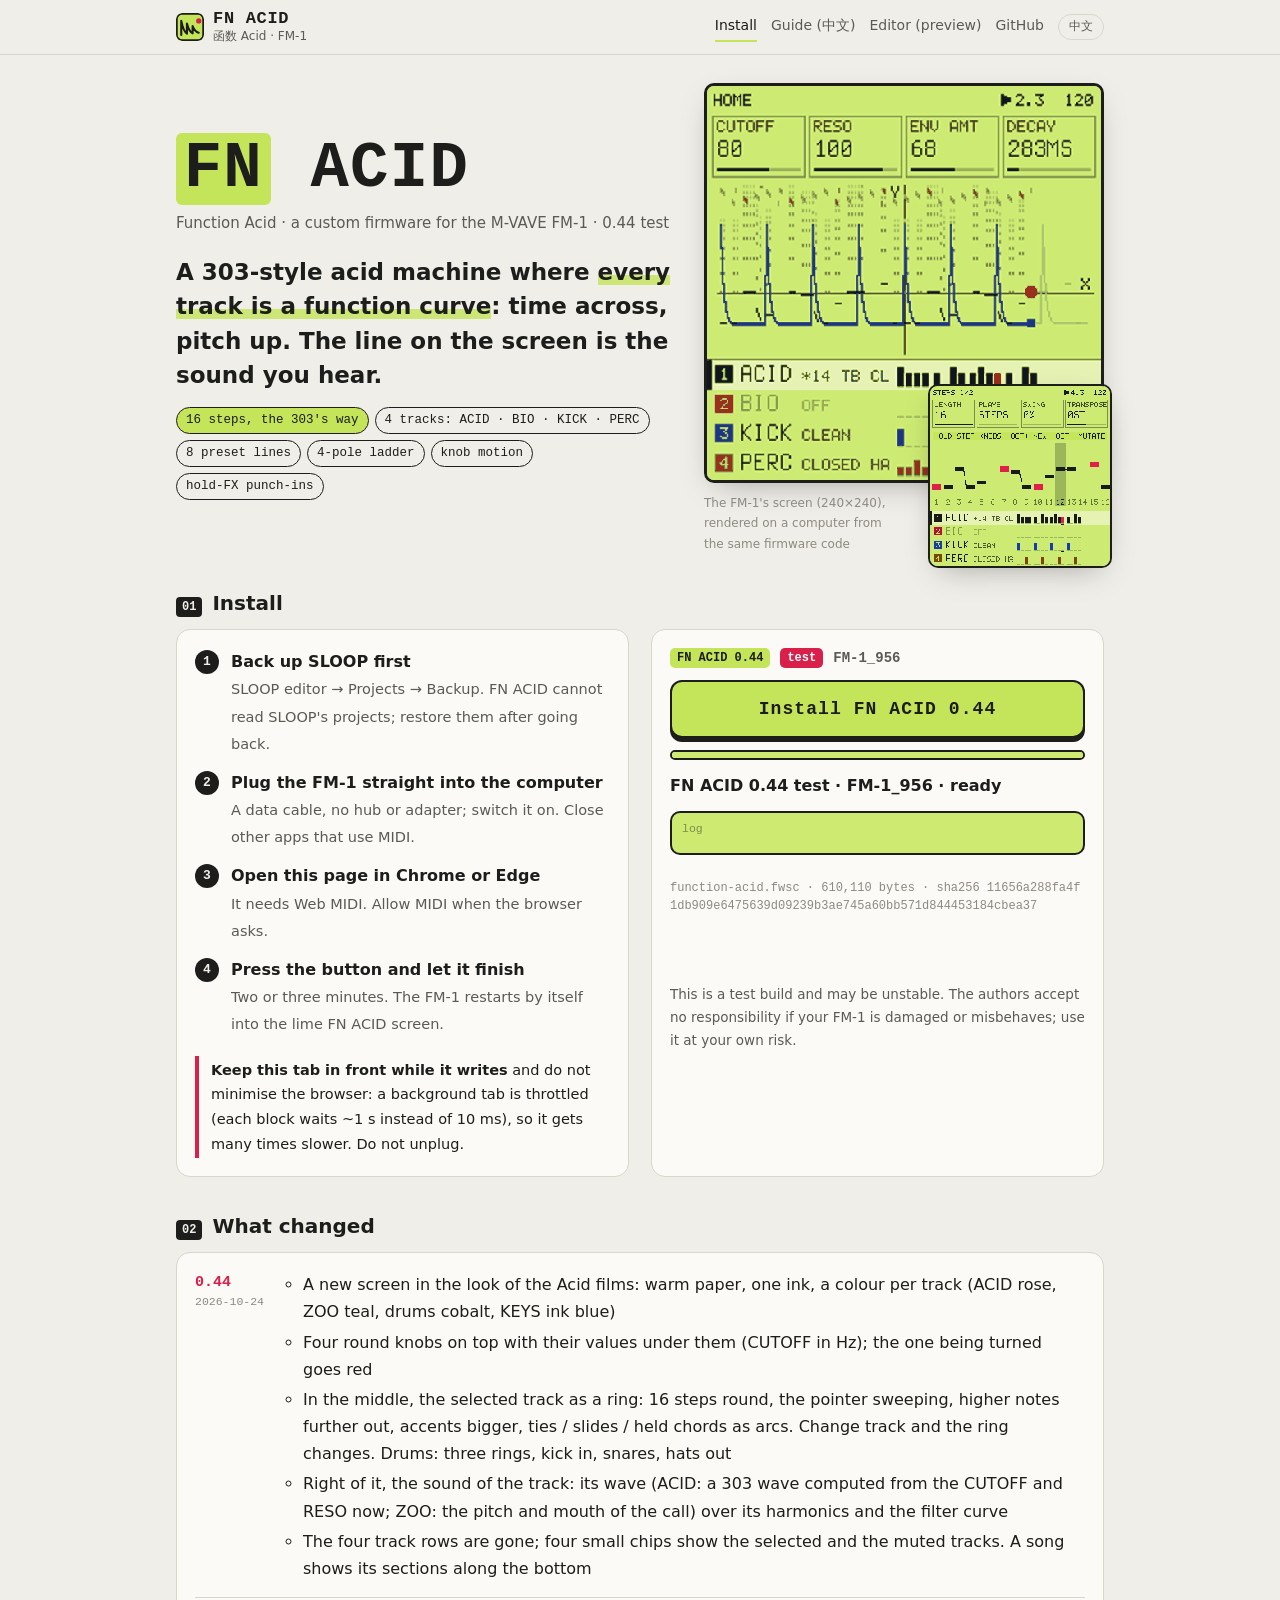
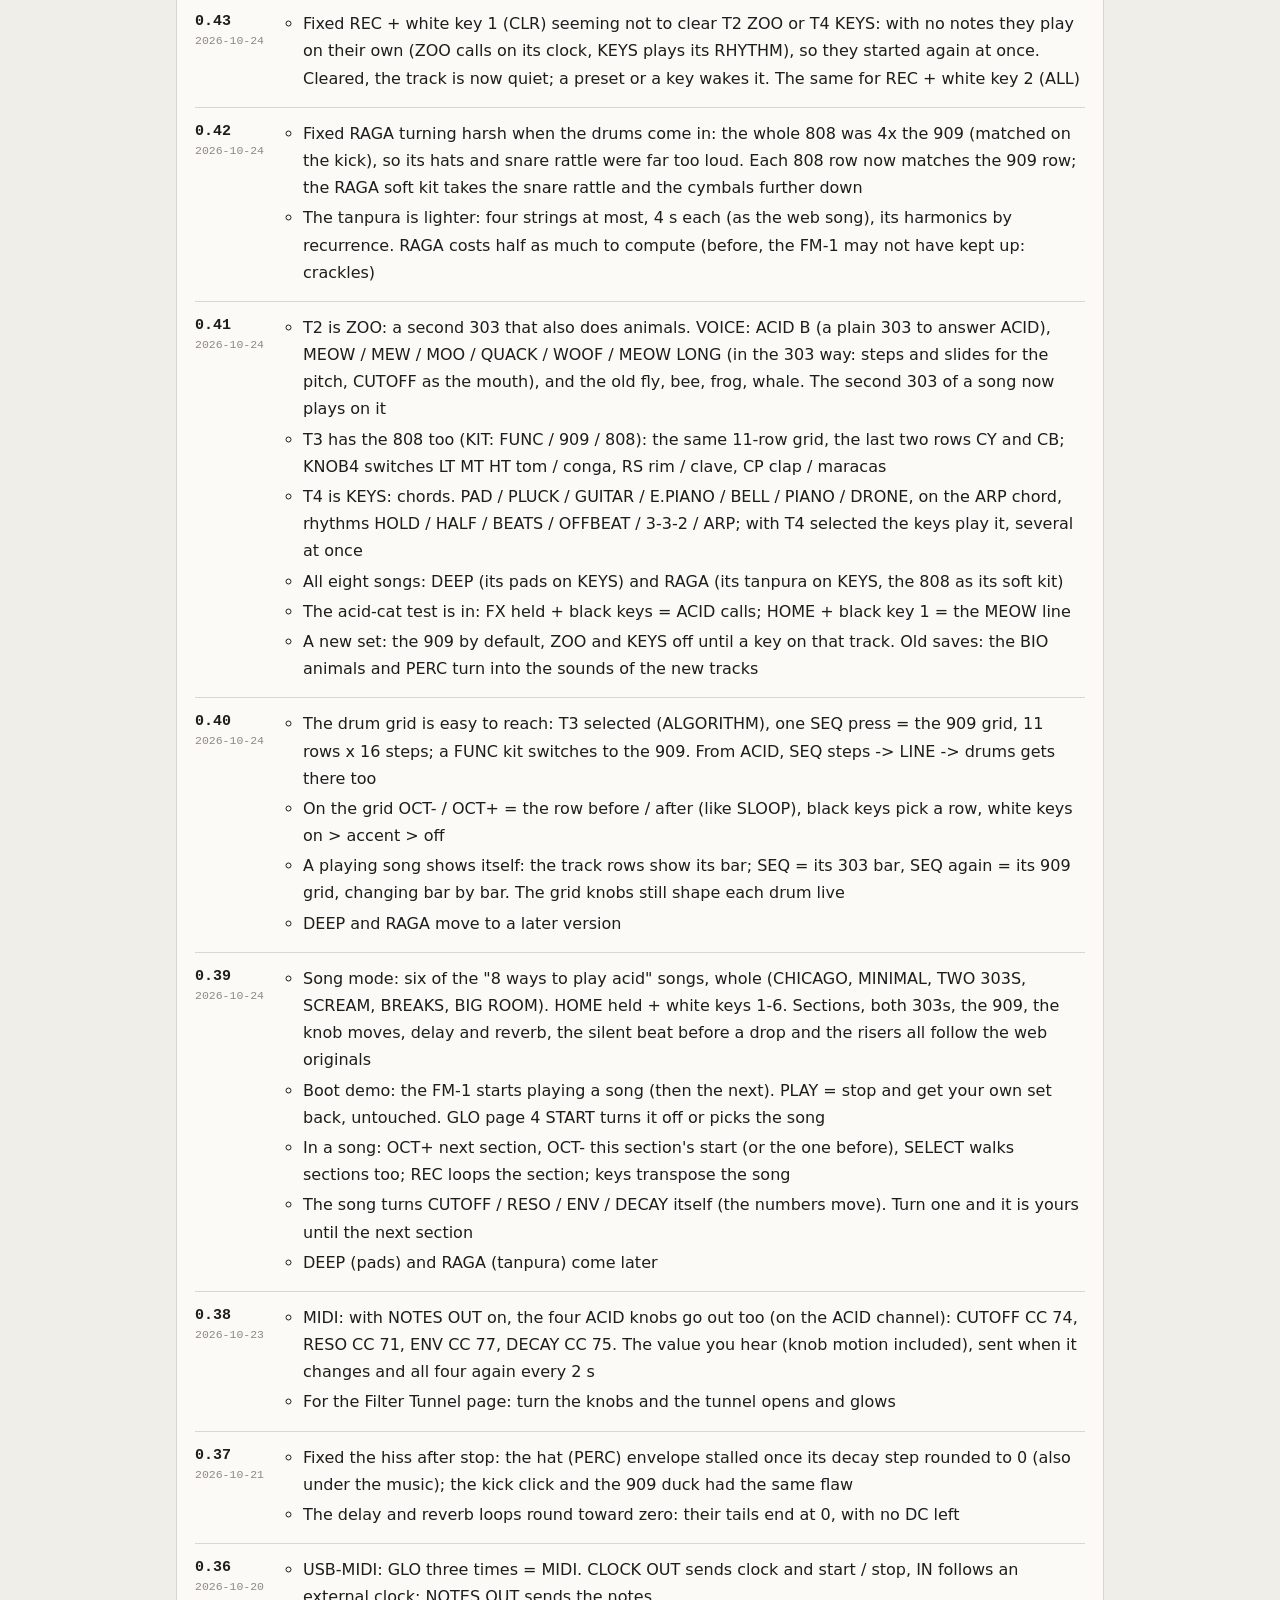
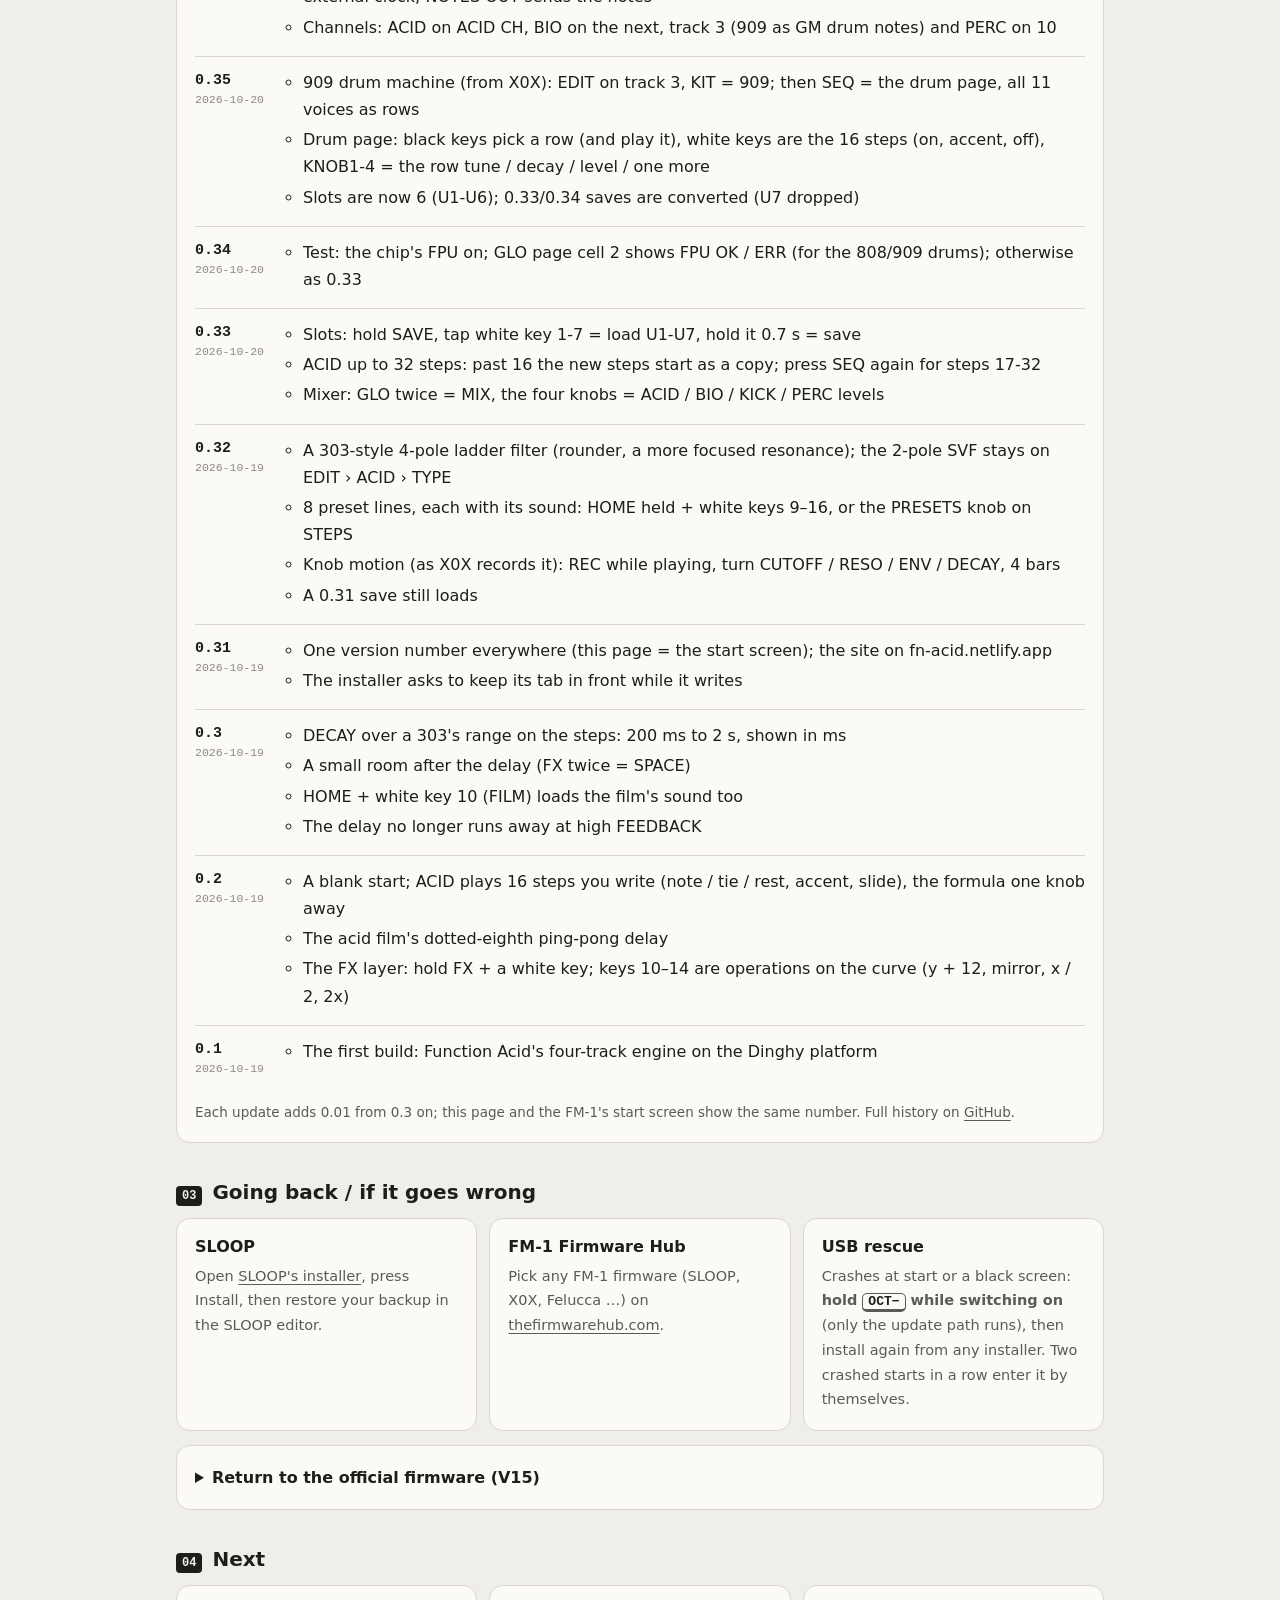
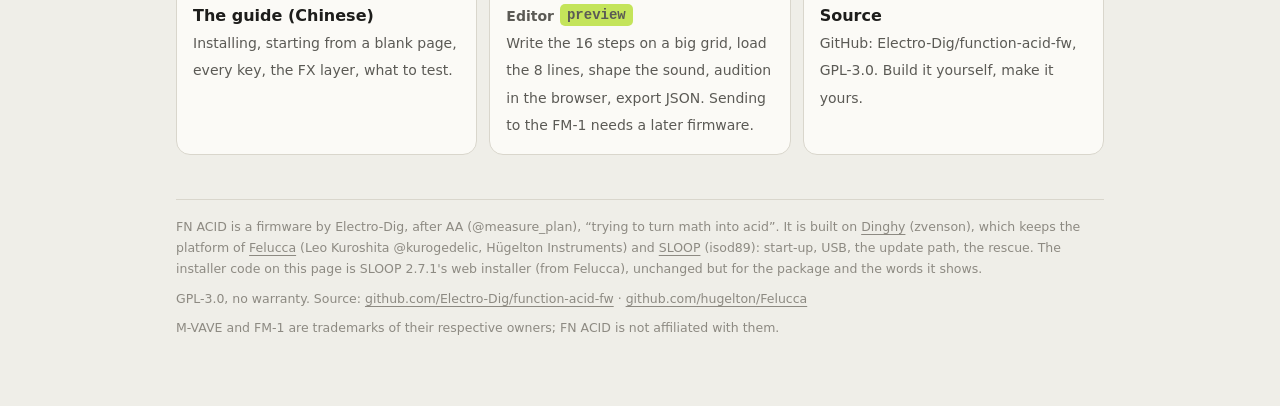
==== web/installer/index.html @ 91fd1280 "FN ACID 0.44 test: the screen in the Acid films' look (一线一色) Paper, one ink, a colour per track (ACI" ====
<!doctype html>
<!-- SPDX-License-Identifier: GPL-3.0-only
     FN ACID's install page. The page is ours; the installer code in the <script> below is SLOOP 2.7.1's web installer
     (isod89), itself Felucca's (Copyright (C) 2026 Leo Kuroshita (@kurogedelic), Hügelton Instruments), copied unchanged
     by tools/make_installer.py except for the package it installs and the words it shows. Template: web/site/install.html -->
<html lang="zh-CN">
<head>
<meta charset="utf-8">
<meta name="viewport" content="width=device-width, initial-scale=1">
<title>FN ACID · 函数 Acid 固件安装</title>
<meta name="description" content="FN ACID 0.44：M-VAVE FM-1 的 303 式 acid 固件，每条轨都是一条函数曲线。用 Chrome / Edge 通过 USB 直接安装。">
<meta name="theme-color" content="#c4e45a">
<link rel="icon" href="data:image/svg+xml,%3Csvg%20viewBox%3D%220%200%2032%2032%22%20width%3D%2264%22%20height%3D%2264%22%20aria-hidden%3D%22true%22%3E%3Crect%20x%3D%221%22%20y%3D%221%22%20width%3D%2230%22%20height%3D%2230%22%20rx%3D%226%22%20fill%3D%22%23c4e45a%22%20stroke%3D%22%231d1d1b%22%20stroke-width%3D%222%22/%3E%3Cpath%20d%3D%22M6%2025V9c1.6%208%203.6%2012.6%206.5%2014.5V12c1.6%206.2%203.4%209.8%206.5%2011.2V15c1.5%204%203.3%206.6%207%207.6%22%20fill%3D%22none%22%20stroke%3D%22%231d1d1b%22%20stroke-width%3D%222.4%22%20stroke-linecap%3D%22round%22%20stroke-linejoin%3D%22round%22/%3E%3Ccircle%20cx%3D%2226%22%20cy%3D%229%22%20r%3D%223%22%20fill%3D%22%23d8204a%22/%3E%3C/svg%3E">
<style>
/* FN ACID site: one look for the installer, the guide and the editor (the firmware's screen: lime paper, ink, red).
   tools/make_installer.py inlines this file into build/site/index.html and guide.html. */
:root{--bg:#efeee8;--card:#fbfaf6;--ink:#1d1d1b;--ink2:#5b5a55;--ink3:#8d8a82;--line:#d9d6cc;
      --lcd:#ceea70;--lime:#c4e45a;--lcdink:#1d1d1b;--red:#d8204a;--t2:#b0103a;--t3:#1d3fae;--t4:#7a4a00;
      --mono:ui-monospace,"SFMono-Regular","Cascadia Mono",Consolas,Menlo,monospace;
      --sans:system-ui,-apple-system,"PingFang SC","Hiragino Sans GB","Microsoft YaHei","Noto Sans SC",sans-serif;color-scheme:light}
@media (prefers-color-scheme:dark){:root:not([data-theme="light"]){--bg:#151517;--card:#1e1e22;--ink:#ecebe6;--ink2:#a9a8a1;--ink3:#7b7a75;
  --line:#34343a;--red:#ff4f73;--t2:#ff6b8a;--t3:#8aa2ff;--t4:#e0a64a;color-scheme:dark}}
:root[data-theme="dark"]{--bg:#151517;--card:#1e1e22;--ink:#ecebe6;--ink2:#a9a8a1;--ink3:#7b7a75;--line:#34343a;--red:#ff4f73;
  --t2:#ff6b8a;--t3:#8aa2ff;--t4:#e0a64a;color-scheme:dark}
*{box-sizing:border-box}
html{-webkit-text-size-adjust:100%}
body{margin:0;background:var(--bg);color:var(--ink);font:16px/1.7 var(--sans);overflow-x:hidden}
a{color:inherit;text-underline-offset:3px;text-decoration-thickness:1px}
a:hover{color:var(--red)}
code,kbd,pre,.mono{font-family:var(--mono)}
code{font-size:.9em;background:color-mix(in srgb,var(--ink) 8%,transparent);padding:0 4px;border-radius:4px}
#nl-badge-frame{display:none!important}
[hidden]{display:none!important}
html[lang="en"] [data-l="zh"],html:not([lang="en"]) [data-l="en"]{display:none!important}

/* top bar */
.bar{position:sticky;top:0;z-index:5;background:color-mix(in srgb,var(--bg) 88%,transparent);backdrop-filter:blur(8px);
     border-bottom:1px solid var(--line)}
.bar .in{max-width:960px;margin:0 auto;padding:10px 16px;display:flex;align-items:center;gap:14px;flex-wrap:wrap}
.brand{display:flex;align-items:center;gap:9px;text-decoration:none;font:700 17px/1 var(--mono);letter-spacing:.04em;color:var(--ink)}
.brand svg{width:28px;height:28px;flex:none;border-radius:6px}
.brand small{font:500 12px/1 var(--sans);color:var(--ink2);letter-spacing:0}
.nav{display:flex;gap:4px 14px;flex-wrap:wrap;margin-left:auto;font-size:14px}
.nav a{text-decoration:none;color:var(--ink2);padding:2px 0;border-bottom:2px solid transparent}
.nav a:hover,.nav a.on{color:var(--ink);border-bottom-color:var(--lime)}
button.lang{font:500 12px/1 var(--mono);color:var(--ink2);background:none;border:1px solid var(--line);border-radius:999px;padding:6px 10px;cursor:pointer}
button.lang:hover{color:var(--ink);border-color:var(--ink2)}

main{max-width:960px;margin:0 auto;padding:28px 16px 64px}
h1,h2,h3{line-height:1.3}
h2{font-size:20px;margin:0 0 12px;display:flex;align-items:baseline;gap:10px}
h2 .no{font:700 12px/1 var(--mono);background:var(--ink);color:var(--bg);padding:4px 6px;border-radius:4px}
.sec{margin:36px 0 0}
.card{background:var(--card);border:1px solid var(--line);border-radius:14px;padding:18px 18px}
.dim{color:var(--ink2)}
.small{font-size:13.5px;color:var(--ink2)}
.chips{display:flex;flex-wrap:wrap;gap:6px;margin:14px 0 0;padding:0;list-style:none}
.chips li{font:500 12.5px/1.2 var(--mono);border:1px solid var(--ink);border-radius:999px;padding:5px 9px}
.chips li.hot{background:var(--lime);color:var(--lcdink);border-color:var(--lcdink)}
.lcd{background:var(--lcd);color:var(--lcdink);border-radius:10px;border:2px solid var(--lcdink)}
.pill{display:inline-block;font:700 12px/1 var(--mono);padding:4px 7px;border-radius:5px;background:var(--lime);color:var(--lcdink)}
.pill.red{background:var(--red);color:#fff}

/* the install page */
.hero{display:grid;grid-template-columns:minmax(0,1.25fr) minmax(0,1fr);gap:28px;align-items:center}
@media (max-width:760px){.hero{grid-template-columns:1fr;gap:20px}}
.hero h1{font:800 clamp(40px,8vw,64px)/1 var(--mono);letter-spacing:.02em;margin:0}
.hero h1 .fn{background:var(--lime);color:var(--lcdink);padding:0 .12em;border-radius:6px}
.hero .sub{font-size:15px;color:var(--ink2);margin:10px 0 0}
.hero .one{font-size:clamp(19px,2.6vw,23px);line-height:1.5;margin:18px 0 0;font-weight:600}
.hero .one em{font-style:normal;background:linear-gradient(transparent 62%,color-mix(in srgb,var(--lime) 80%,transparent) 62%)}
.shots{position:relative}
.shots img{display:block;width:100%;height:auto;image-rendering:pixelated;border-radius:10px;border:3px solid var(--lcdink);
           box-shadow:0 10px 30px -12px rgba(0,0,0,.35)}
.shots img+img{position:absolute;width:46%;right:-8px;bottom:-14px;border-width:2px}
@media (max-width:760px){.shots{max-width:360px;margin:0 auto 14px}}
.shots figcaption{font-size:12px;color:var(--ink3);margin-top:10px;padding-right:50%}

.install{display:grid;grid-template-columns:minmax(0,1fr) minmax(0,1fr);gap:22px}
@media (max-width:760px){.install{grid-template-columns:1fr}}
ol.steps{margin:0;padding:0;list-style:none;counter-reset:s}
ol.steps li{counter-increment:s;position:relative;padding:0 0 12px 36px}
ol.steps li::before{content:counter(s);position:absolute;left:0;top:2px;width:24px;height:24px;border-radius:50%;
  background:var(--ink);color:var(--bg);font:700 13px/24px var(--mono);text-align:center}
ol.steps li b{display:block}
ol.steps li span{color:var(--ink2);font-size:14.5px}
.go-box{display:flex;flex-direction:column;gap:12px}
.ver{display:flex;align-items:center;gap:10px;flex-wrap:wrap;font:600 14px/1.3 var(--mono)}
button#go{font:800 18px/1 var(--mono);letter-spacing:.06em;background:var(--lime);color:var(--lcdink);border:2px solid var(--lcdink);
  border-radius:12px;padding:18px 16px;width:100%;cursor:pointer;box-shadow:0 4px 0 var(--lcdink);transition:transform .06s,box-shadow .06s}
button#go:hover:not(:disabled){filter:brightness(1.04)}
button#go:active:not(:disabled){transform:translateY(3px);box-shadow:0 1px 0 var(--lcdink)}
button#go:disabled{background:var(--line);color:var(--ink3);border-color:var(--line);box-shadow:none;cursor:default}
progress{-webkit-appearance:none;appearance:none;width:100%;height:10px;border:2px solid var(--lcdink);border-radius:6px;background:var(--lcd);overflow:hidden}
progress::-webkit-progress-bar{background:var(--lcd)}
progress::-webkit-progress-value{background:var(--lcdink)}
progress::-moz-progress-bar{background:var(--lcdink)}
#status{margin:0;min-height:1.7em;font-weight:600;font-variant-numeric:tabular-nums}
#log{margin:0;font:11.5px/1.45 var(--mono);white-space:pre-wrap;max-height:150px;overflow:auto;padding:8px 10px;min-height:44px}
#log:empty::before{content:"log";opacity:.45}
.warn{border-left:4px solid var(--red);padding:2px 0 2px 12px;font-size:14.5px}
.meta{font:12px/1.5 var(--mono);color:var(--ink3);word-break:break-all}
button.ed{font:inherit;font-size:14px;background:none;color:var(--ink);border:1px solid var(--line);border-radius:999px;padding:6px 14px;cursor:pointer}

.log-list{margin:0;padding:0;list-style:none}
.log-list>li{display:grid;grid-template-columns:76px minmax(0,1fr);gap:14px;padding:12px 0;border-top:1px solid var(--line)}
.log-list>li:first-child{border-top:0;padding-top:0}
.log-list .v{font:700 15px/1.6 var(--mono)}
.log-list .v small{display:block;font:400 11.5px/1.3 var(--mono);color:var(--ink3)}
.log-list ul{margin:0;padding-left:18px}
.log-list li li{margin:0 0 3px}
.log-list>li.now .v{color:var(--red)}

.back{display:grid;grid-template-columns:repeat(3,minmax(0,1fr));gap:12px}
@media (max-width:760px){.back{grid-template-columns:1fr}}
.back .card h3{margin:0 0 6px;font-size:16px}
.back .card p{margin:0;font-size:14.5px;color:var(--ink2)}
.back kbd{font-size:13px;border:1px solid var(--ink2);border-bottom-width:3px;border-radius:5px;padding:0 5px;color:var(--ink)}
details.stock{margin-top:14px}
details.stock summary{cursor:pointer;font-weight:600}
details.stock p{margin:8px 0;font-size:14px}
button#stock-go{font:600 14px/1 var(--sans);background:var(--card);color:var(--ink);border:1px solid var(--ink2);border-radius:10px;padding:11px 16px;cursor:pointer}
button#stock-go:disabled{color:var(--ink3);border-color:var(--line);cursor:default}

.more{display:grid;grid-template-columns:repeat(3,minmax(0,1fr));gap:12px}
@media (max-width:760px){.more{grid-template-columns:1fr}}
.more a{display:block;text-decoration:none;background:var(--card);border:1px solid var(--line);border-radius:14px;padding:16px}
.more a:hover{border-color:var(--ink);color:inherit}
.more a b{display:block;font-size:16px}
.more a span{font-size:14px;color:var(--ink2)}
.more a .pill{margin-left:6px;vertical-align:2px}
footer{margin-top:44px;padding-top:16px;border-top:1px solid var(--line);font-size:12.5px;color:var(--ink3)}
footer p{margin:0 0 8px}
</style>
</head>
<body>
<header class="bar"><div class="in">
  <a class="brand" href="./"><svg viewBox="0 0 32 32" width="28" height="28" aria-hidden="true"><rect x="1" y="1" width="30" height="30" rx="6" fill="#c4e45a" stroke="#1d1d1b" stroke-width="2"/><path d="M6 25V9c1.6 8 3.6 12.6 6.5 14.5V12c1.6 6.2 3.4 9.8 6.5 11.2V15c1.5 4 3.3 6.6 7 7.6" fill="none" stroke="#1d1d1b" stroke-width="2.4" stroke-linecap="round" stroke-linejoin="round"/><circle cx="26" cy="9" r="3" fill="#d8204a"/></svg><span>FN ACID<br><small>函数 Acid · FM-1</small></span></a>
  <nav class="nav">
    <a class="on" href="./"><span data-l="zh">安装</span><span data-l="en">Install</span></a>
    <a href="guide.html"><span data-l="zh">上机说明</span><span data-l="en">Guide (中文)</span></a>
    <a href="editor/"><span data-l="zh">编辑器原型</span><span data-l="en">Editor (preview)</span></a>
    <a href="https://github.com/Electro-Dig/function-acid-fw" target="_blank" rel="noopener">GitHub</a>
  </nav>
  <button class="lang" id="lang" type="button"></button>
</div></header>

<main>
  <section class="hero">
    <div>
      <h1><span class="fn">FN</span> ACID</h1>
      <p class="sub"><span data-l="zh">函数 Acid · M-VAVE FM-1 的自制固件 · 0.44 测试版</span><span data-l="en">Function Acid · a custom firmware for the M-VAVE FM-1 · 0.44 test</span></p>
      <p class="one" data-l="zh">一台 303 式的 acid 机器，<em>每条轨都是一条函数曲线</em>：横轴是时间，纵轴是音高，屏幕上画出来的线，就是你听到的声音。</p>
      <p class="one" data-l="en">A 303-style acid machine where <em>every track is a function curve</em>: time across, pitch up. The line on the screen is the sound you hear.</p>
      <ul class="chips">
        <li class="hot" data-l="zh">16 步 303 式音序</li><li class="hot" data-l="en">16 steps, the 303's way</li>
        <li data-l="zh">4 轨 ACID · BIO · KICK · PERC</li><li data-l="en">4 tracks: ACID · BIO · KICK · PERC</li>
        <li data-l="zh">8 条预设旋律</li><li data-l="en">8 preset lines</li>
        <li data-l="zh">4 层梯形滤波</li><li data-l="en">4-pole ladder</li>
        <li data-l="zh">录旋钮动作</li><li data-l="en">knob motion</li>
        <li data-l="zh">按住 FX 的效果层</li><li data-l="en">hold-FX punch-ins</li>
      </ul>
    </div>
    <figure class="shots" style="margin:0">
      <img src="[data-uri]" width="480" height="480" alt="FN ACID 的 HOME 页：CUTOFF RESO ENV DECAY 四格，四条函数曲线，四条轨道">
      <img src="[data-uri]" width="480" height="480" alt="FN ACID 的 STEPS 页：16 步，重音红色，滑音斜线">
      <figcaption><span data-l="zh">FM-1 的屏幕（240×240，同一份固件代码在电脑上渲染的截图）</span><span data-l="en">The FM-1's screen (240×240), rendered on a computer from the same firmware code</span></figcaption>
    </figure>
  </section>

  <section class="sec" id="install">
    <h2><span class="no">01</span><span data-l="zh">安装</span><span data-l="en">Install</span></h2>
    <div class="install">
      <div class="card">
        <ol class="steps">
          <li data-l="zh"><b>先备份 SLOOP 的工程</b><span>SLOOP 编辑器 → Projects → Backup。FN ACID 读不了 SLOOP 的工程；刷回 SLOOP 后可以恢复。</span></li>
          <li data-l="en"><b>Back up SLOOP first</b><span>SLOOP editor → Projects → Backup. FN ACID cannot read SLOOP's projects; restore them after going back.</span></li>
          <li data-l="zh"><b>用 USB 线直接插电脑</b><span>要能传数据的线，不要经过 Hub 或转接器；FM-1 开机。关掉其它用 MIDI 的软件。</span></li>
          <li data-l="en"><b>Plug the FM-1 straight into the computer</b><span>A data cable, no hub or adapter; switch it on. Close other apps that use MIDI.</span></li>
          <li data-l="zh"><b>用电脑上的 Chrome 或 Edge 打开本页</b><span>要 Web MIDI。浏览器问 MIDI 权限时选“允许”。</span></li>
          <li data-l="en"><b>Open this page in Chrome or Edge</b><span>It needs Web MIDI. Allow MIDI when the browser asks.</span></li>
          <li data-l="zh"><b>按下面的按钮，等它走完</b><span>两三分钟。FM-1 会自己重启，屏幕变成荧光绿的 FN ACID。</span></li>
          <li data-l="en"><b>Press the button and let it finish</b><span>Two or three minutes. The FM-1 restarts by itself into the lime FN ACID screen.</span></li>
        </ol>
        <p class="warn" style="margin:6px 0 0"><span data-l="zh"><b>写入时别切走这个标签页</b>，也别最小化浏览器：后台标签页会被浏览器限速，每块数据之间的等待从 10 毫秒变成约 1 秒，整个过程会慢好几倍。也别拔线。</span><span data-l="en"><b>Keep this tab in front while it writes</b> and do not minimise the browser: a background tab is throttled (each block waits ~1 s instead of 10 ms), so it gets many times slower. Do not unplug.</span></p>
      </div>
      <div class="card go-box">
        <div class="ver"><span class="pill">FN ACID 0.44</span><span class="pill red" data-l="zh">测试版</span><span class="pill red" data-l="en">test</span><span class="dim">FM-1_956</span></div>
        <button id="go" disabled data-t="install"></button>
        <progress id="bar" max="100" value="0"></progress>
        <p id="status" role="status" aria-live="polite"></p>
        <pre id="log" class="lcd"></pre>
        <p class="meta">function-acid.fwsc · 610,110 bytes · sha256 11656a288fa4f1db909e6475639d09239b3ae745a60bb571d844453184cbea37</p>
        <p><button id="app" class="ed" hidden data-t="appInstall"></button></p>
        <p class="small" style="margin:0"><span data-l="zh">这是测试版，可能不稳定。自制固件造成的任何损坏或问题，作者不承担责任，请自行判断是否使用。</span><span data-l="en">This is a test build and may be unstable. The authors accept no responsibility if your FM-1 is damaged or misbehaves; use it at your own risk.</span></p>
      </div>
    </div>
  </section>

  <section class="sec" id="changes">
    <h2><span class="no">02</span><span data-l="zh">每一版改了什么</span><span data-l="en">What changed</span></h2>
    <div class="card">
      <ul class="log-list">
        <li class="now"><div class="v">0.44<small>2026-10-24</small></div><div><ul data-l="zh"><li>新界面：换成 Acid 视频的视觉。暖白底、一种墨线，每条轨一个颜色（ACID 玫红、ZOO 青绿、鼓 钴蓝、KEYS 墨蓝）</li><li>上面是四个圆旋钮，读数直接写在下面（CUTOFF 显示 Hz）；正在拧的那个变红</li><li>中间是当前轨的转盘：一圈 16 步，指针扫过当前这一步，音越高点越往外，重音点更大，连音 / 滑音 / 按住的和弦是一段弧。切轨道，转盘就换成那条轨。鼓是三圈：里圈底鼓，中圈军鼓 / 拍手 / 通鼓，外圈镲</li><li>右边是这条轨的声音：上面波形（ACID 是按当前 CUTOFF / RESO 算出来的 303 波形，ZOO 是叫声的音高和嘴型），下面是谐波和滤波曲线</li><li>去掉了下面四排轨道条；右下四个小色块表示选的是哪条轨、哪条静音了。放曲子时底部是一条段落带</li></ul><ul data-l="en"><li>A new screen in the look of the Acid films: warm paper, one ink, a colour per track (ACID rose, ZOO teal, drums cobalt, KEYS ink blue)</li><li>Four round knobs on top with their values under them (CUTOFF in Hz); the one being turned goes red</li><li>In the middle, the selected track as a ring: 16 steps round, the pointer sweeping, higher notes further out, accents bigger, ties / slides / held chords as arcs. Change track and the ring changes. Drums: three rings, kick in, snares, hats out</li><li>Right of it, the sound of the track: its wave (ACID: a 303 wave computed from the CUTOFF and RESO now; ZOO: the pitch and mouth of the call) over its harmonics and the filter curve</li><li>The four track rows are gone; four small chips show the selected and the muted tracks. A song shows its sections along the bottom</li></ul></div></li>
        <li><div class="v">0.43<small>2026-10-24</small></div><div><ul data-l="zh"><li>修 REC + 白键 1（CLR）在第 2 轨 ZOO、第 4 轨 KEYS 上好像清不掉：这两条轨没有音符时会自己弹（ZOO 按自己的节拍叫，KEYS 按 RHYTHM 弹和弦），清完立刻又自己弹起来。现在清完这条轨就安静；要它自己弹，拧 PRESETS 选个预设或弹一下琴键。REC + 白键 2（ALL）也一样</li></ul><ul data-l="en"><li>Fixed REC + white key 1 (CLR) seeming not to clear T2 ZOO or T4 KEYS: with no notes they play on their own (ZOO calls on its clock, KEYS plays its RHYTHM), so they started again at once. Cleared, the track is now quiet; a preset or a key wakes it. The same for REC + white key 2 (ALL)</li></ul></div></li>
        <li><div class="v">0.42<small>2026-10-24</small></div><div><ul data-l="zh"><li>修 RAGA 鼓进来后刺耳：808 整套原来被放大到 909 的 4 倍（按底鼓对齐的），镲和军鼓的响弦太冲。现在 808 每一行单独对齐到 909 同一行的音量；RAGA 的软鼓再把军鼓响弦和镲压低</li><li>坦普拉减负：照原曲最多 4 根弦、每根 4 秒；泛音改用递推算。RAGA 在电脑上的计算量降了一半（之前很可能让机器算不过来，出现杂音）</li></ul><ul data-l="en"><li>Fixed RAGA turning harsh when the drums come in: the whole 808 was 4x the 909 (matched on the kick), so its hats and snare rattle were far too loud. Each 808 row now matches the 909 row; the RAGA soft kit takes the snare rattle and the cymbals further down</li><li>The tanpura is lighter: four strings at most, 4 s each (as the web song), its harmonics by recurrence. RAGA costs half as much to compute (before, the FM-1 may not have kept up: crackles)</li></ul></div></li>
        <li><div class="v">0.41<small>2026-10-24</small></div><div><ul data-l="zh"><li>第 2 轨改成 ZOO：第二台 303，也会学动物叫。VOICE：ACID B（正常的 303，和 ACID 对着弹），MEOW / MEW / MOO / QUACK / WOOF / MEOW LONG（用 303 自己的方式叫：音高靠步 + 滑音，CUTOFF 是嘴），还有原来的苍蝇、蜜蜂、青蛙、鲸。CUTOFF 让嘴变大变小。放曲子时，曲子里的第二台 303 也由它来发声</li><li>第 3 轨多了 808（KIT：FUNC / 909 / 808）。同样是 11 行格子，最后两行是 CY（镲）和 CB（牛铃）；LT MT HT 的第 4 个旋钮切 TOM / CONGA，RS 切 RIM / CLAVE，CP 切 CLAP / MARACAS</li><li>第 4 轨改成 KEYS：能弹和弦的音色，PAD / PLUCK / GUITAR / E.PIANO / BELL / PIANO / DRONE。按 ARP 层选的和弦，节奏 HOLD / HALF / BEATS / OFFBEAT / 3-3-2 / ARP；选到第 4 轨弹琴键就是直接弹它，可以同时按几个键</li><li>曲目全部 8 首：DEEP（和弦垫在 KEYS 上）、RAGA（坦普拉在 KEYS 上，808 当软鼓）加进来了</li><li>学猫叫实验合进来：按住 FX + 黑键 = ACID 叫一声；HOME + 黑键 1 = MEOW 旋律</li><li>新设置：鼓默认 909，ZOO 和 KEYS 默认关着（选到那一轨弹一下琴键就打开）。旧存档里的 BIO 动物和 PERC 会换成新轨的对应音色</li></ul><ul data-l="en"><li>T2 is ZOO: a second 303 that also does animals. VOICE: ACID B (a plain 303 to answer ACID), MEOW / MEW / MOO / QUACK / WOOF / MEOW LONG (in the 303 way: steps and slides for the pitch, CUTOFF as the mouth), and the old fly, bee, frog, whale. The second 303 of a song now plays on it</li><li>T3 has the 808 too (KIT: FUNC / 909 / 808): the same 11-row grid, the last two rows CY and CB; KNOB4 switches LT MT HT tom / conga, RS rim / clave, CP clap / maracas</li><li>T4 is KEYS: chords. PAD / PLUCK / GUITAR / E.PIANO / BELL / PIANO / DRONE, on the ARP chord, rhythms HOLD / HALF / BEATS / OFFBEAT / 3-3-2 / ARP; with T4 selected the keys play it, several at once</li><li>All eight songs: DEEP (its pads on KEYS) and RAGA (its tanpura on KEYS, the 808 as its soft kit)</li><li>The acid-cat test is in: FX held + black keys = ACID calls; HOME + black key 1 = the MEOW line</li><li>A new set: the 909 by default, ZOO and KEYS off until a key on that track. Old saves: the BIO animals and PERC turn into the sounds of the new tracks</li></ul></div></li>
        <li><div class="v">0.40<small>2026-10-24</small></div><div><ul data-l="zh"><li>鼓格子好找了：选到第 3 轨（ALGORITHM）按一下 SEQ 就是 909 的 11 行 × 16 步格子；KIT 还是 FUNC 时自动换成 909。在 ACID 上连按 SEQ（步 → LINE → 鼓）也能到</li><li>格子上 OCT− / OCT+ = 上一行 / 下一行（像 SLOOP 的两个键），黑键直接选行，白键 开 → 重音 → 关</li><li>放曲子时屏幕跟着曲子走：轨道条显示曲子这一小节的 303 和鼓；SEQ = 曲子正在放的 303 这一小节，再按 SEQ = 曲子的 909 格子，一小节一小节在变。格子上的 4 个旋钮能实时改曲子里每种鼓的音色</li><li>水下、拉格 改到后面的版本</li></ul><ul data-l="en"><li>The drum grid is easy to reach: T3 selected (ALGORITHM), one SEQ press = the 909 grid, 11 rows x 16 steps; a FUNC kit switches to the 909. From ACID, SEQ steps -&gt; LINE -&gt; drums gets there too</li><li>On the grid OCT- / OCT+ = the row before / after (like SLOOP), black keys pick a row, white keys on &gt; accent &gt; off</li><li>A playing song shows itself: the track rows show its bar; SEQ = its 303 bar, SEQ again = its 909 grid, changing bar by bar. The grid knobs still shape each drum live</li><li>DEEP and RAGA move to a later version</li></ul></div></li>
        <li><div class="v">0.39<small>2026-10-24</small></div><div><ul data-l="zh"><li>曲目模式：「Acid 的八种玩法」里的 6 首完整曲子装进了机器（芝加哥、极简、两台 303、尖叫、碎拍、大场面）。按住 HOME + 白键 1–6 选曲，从头放到尾：段落、两台 303、909、旋钮怎么拧、回声混响、静一拍再落下、上升噪声，都照网页原曲</li><li>开机演示：开机直接放一首（放完接下一首）。按 PLAY = 停下，回到你自己的设置，什么都没丢。GLO 第 4 页 START 可以关掉演示，或指定开机放哪首</li><li>放曲子时：OCT+ = 下一段，OCT− = 回到这段开头（刚开始时 = 上一段），SELECT 旋钮也能跳段；REC = 循环这一段；弹琴键 = 整首移调</li><li>曲子自己在拧 CUTOFF / RESO / ENV / DECAY（屏幕上的数字跟着动）。你一拧，那个旋钮就归你，直到下一段曲子再接回去</li><li>水下（要和弦垫）和拉格（要坦普拉）放在后面的版本</li></ul><ul data-l="en"><li>Song mode: six of the &quot;8 ways to play acid&quot; songs, whole (CHICAGO, MINIMAL, TWO 303S, SCREAM, BREAKS, BIG ROOM). HOME held + white keys 1-6. Sections, both 303s, the 909, the knob moves, delay and reverb, the silent beat before a drop and the risers all follow the web originals</li><li>Boot demo: the FM-1 starts playing a song (then the next). PLAY = stop and get your own set back, untouched. GLO page 4 START turns it off or picks the song</li><li>In a song: OCT+ next section, OCT- this section&#x27;s start (or the one before), SELECT walks sections too; REC loops the section; keys transpose the song</li><li>The song turns CUTOFF / RESO / ENV / DECAY itself (the numbers move). Turn one and it is yours until the next section</li><li>DEEP (pads) and RAGA (tanpura) come later</li></ul></div></li>
        <li><div class="v">0.38<small>2026-10-23</small></div><div><ul data-l="zh"><li>MIDI：NOTES OUT 打开时，ACID 的四个旋钮也发出去（ACID 的通道）：CUTOFF = CC 74、RESO = CC 71、ENV = CC 77、DECAY = CC 75。发的是正在听到的值（录了旋钮动作就跟着动作走），一变就发，每 2 秒全部再发一遍</li><li>给「滤波隧道」网页用：拧机身上的旋钮，隧道的开口和墙上的光跟着变</li></ul><ul data-l="en"><li>MIDI: with NOTES OUT on, the four ACID knobs go out too (on the ACID channel): CUTOFF CC 74, RESO CC 71, ENV CC 77, DECAY CC 75. The value you hear (knob motion included), sent when it changes and all four again every 2 s</li><li>For the Filter Tunnel page: turn the knobs and the tunnel opens and glows</li></ul></div></li>
        <li><div class="v">0.37<small>2026-10-21</small></div><div><ul data-l="zh"><li>修好停止后的底噪：镲（PERC）的包络在很小时停止衰减，噪声一直低低地响（播放时也垫在下面）；底鼓的“咔哒”和 909 的闪避也有同样的问题</li><li>回声和混响的反馈回路改成向零取整：尾巴会真正衰减到 0，不再留下一点直流</li></ul><ul data-l="en"><li>Fixed the hiss after stop: the hat (PERC) envelope stalled once its decay step rounded to 0 (also under the music); the kick click and the 909 duck had the same flaw</li><li>The delay and reverb loops round toward zero: their tails end at 0, with no DC left</li></ul></div></li>
        <li><div class="v">0.36<small>2026-10-20</small></div><div><ul data-l="zh"><li>MIDI（USB）：按三下 GLO 进 MIDI 页。CLOCK：OUT = 发时钟和开始 / 停止，IN = 跟外部时钟走；NOTES OUT 打开后把音符发出去</li><li>通道：ACID = ACID CH，BIO = 下一个通道，第 3 轨（909 用通用鼓号）和 PERC = 10 通道</li></ul><ul data-l="en"><li>USB-MIDI: GLO three times = MIDI. CLOCK OUT sends clock and start / stop, IN follows an external clock; NOTES OUT sends the notes</li><li>Channels: ACID on ACID CH, BIO on the next, track 3 (909 as GM drum notes) and PERC on 10</li></ul></div></li>
        <li><div class="v">0.35<small>2026-10-20</small></div><div><ul data-l="zh"><li>909 鼓机（来自 X0X）：EDIT 选第 3 轨，KIT 选 909；再按 SEQ = 鼓的编辑页，11 个鼓一行一行排开</li><li>鼓页：黑键选哪一行（并试听），白键是 16 步（点一下开，再点重音，再点关），KNOB1–4 = 这一行的音高 / 衰减 / 音量 / 另一项</li><li>存档格改成 6 个（U1–U6）；0.33/0.34 的存档自动转过来（U7 舍去）</li></ul><ul data-l="en"><li>909 drum machine (from X0X): EDIT on track 3, KIT = 909; then SEQ = the drum page, all 11 voices as rows</li><li>Drum page: black keys pick a row (and play it), white keys are the 16 steps (on, accent, off), KNOB1-4 = the row tune / decay / level / one more</li><li>Slots are now 6 (U1-U6); 0.33/0.34 saves are converted (U7 dropped)</li></ul></div></li>
        <li><div class="v">0.34<small>2026-10-20</small></div><div><ul data-l="zh"><li>测试版：打开芯片的硬件浮点（FPU），GLO 页第 2 格显示 FPU OK / ERR，为 808/909 鼓做准备；其它和 0.33 一样</li></ul><ul data-l="en"><li>Test: the chip&#x27;s FPU on; GLO page cell 2 shows FPU OK / ERR (for the 808/909 drums); otherwise as 0.33</li></ul></div></li>
        <li><div class="v">0.33<small>2026-10-20</small></div><div><ul data-l="zh"><li>存档：按住 SAVE，点白键 1–7 = 读出 U1–U7，长按（0.7 秒）= 存进去</li><li>ACID 最多 32 步：LENGTH 拧过 16，新的步先复制原来的线；再按一次 SEQ 翻到 17–32 步</li><li>混音：按两下 GLO 进 MIX 页，四个旋钮 = ACID / BIO / KICK / PERC 的音量</li></ul><ul data-l="en"><li>Slots: hold SAVE, tap white key 1-7 = load U1-U7, hold it 0.7 s = save</li><li>ACID up to 32 steps: past 16 the new steps start as a copy; press SEQ again for steps 17-32</li><li>Mixer: GLO twice = MIX, the four knobs = ACID / BIO / KICK / PERC levels</li></ul></div></li>
        <li><div class="v">0.32<small>2026-10-19</small></div><div><ul data-l="zh"><li>滤波器换成 303 那种 4 层梯形（声音更圆、共振更集中）；原来的 2 层 SVF 在 EDIT › ACID › TYPE</li><li>8 条预设旋律连音色一起载入：按住 HOME + 白键 9–16，或 STEPS 页拧 PRESETS</li><li>录旋钮动作（X0X 的做法）：播放时按 REC，拧 CUTOFF / RESO / ENV / DECAY，录进 4 小节</li><li>0.31 存过的状态会保留</li></ul><ul data-l="en"><li>A 303-style 4-pole ladder filter (rounder, a more focused resonance); the 2-pole SVF stays on EDIT › ACID › TYPE</li><li>8 preset lines, each with its sound: HOME held + white keys 9–16, or the PRESETS knob on STEPS</li><li>Knob motion (as X0X records it): REC while playing, turn CUTOFF / RESO / ENV / DECAY, 4 bars</li><li>A 0.31 save still loads</li></ul></div></li>
        <li><div class="v">0.31<small>2026-10-19</small></div><div><ul data-l="zh"><li>到处只有一个版本号（安装页 = 开机画面）；网站上线 fn-acid.netlify.app</li><li>安装页提醒：写入时让标签页留在前台</li></ul><ul data-l="en"><li>One version number everywhere (this page = the start screen); the site on fn-acid.netlify.app</li><li>The installer asks to keep its tab in front while it writes</li></ul></div></li>
        <li><div class="v">0.3<small>2026-10-19</small></div><div><ul data-l="zh"><li>DECAY 改成 303 的范围：按步模式 200 毫秒到 2 秒，屏幕显示毫秒</li><li>加了一点小混响（FX 按两下 = SPACE 页）</li><li>HOME + 白键 10（FILM）连视频里的音色一起载入</li><li>修了延时反馈过大时停不下来的问题</li></ul><ul data-l="en"><li>DECAY over a 303&#x27;s range on the steps: 200 ms to 2 s, shown in ms</li><li>A small room after the delay (FX twice = SPACE)</li><li>HOME + white key 10 (FILM) loads the film&#x27;s sound too</li><li>The delay no longer runs away at high FEEDBACK</li></ul></div></li>
        <li><div class="v">0.2<small>2026-10-19</small></div><div><ul data-l="zh"><li>开机是一张空白页；ACID 改成按步写（音 / 连音 / 休止，重音、滑音），公式还在</li><li>延时换成视频里的附点八分乒乓回声</li><li>FX 层：按住 FX 再按住白键 = 效果一直在，松手恢复；10–14 直接对曲线做运算</li></ul><ul data-l="en"><li>A blank start; ACID plays 16 steps you write (note / tie / rest, accent, slide), the formula one knob away</li><li>The acid film&#x27;s dotted-eighth ping-pong delay</li><li>The FX layer: hold FX + a white key; keys 10–14 are operations on the curve (y + 12, mirror, x / 2, 2x)</li></ul></div></li>
        <li><div class="v">0.1<small>2026-10-19</small></div><div><ul data-l="zh"><li>第一版：函数 Acid 的四轨引擎移植到 Dinghy 平台</li></ul><ul data-l="en"><li>The first build: Function Acid&#x27;s four-track engine on the Dinghy platform</li></ul></div></li>
      </ul>
      <p class="small" style="margin:12px 0 0"><span data-l="zh">从 0.3 起每次加 0.01；安装页和 FM-1 开机画面显示同一个号。完整记录在 </span><span data-l="en">Each update adds 0.01 from 0.3 on; this page and the FM-1's start screen show the same number. Full history on </span><a href="https://github.com/Electro-Dig/function-acid-fw/commits" target="_blank" rel="noopener">GitHub</a>.</p>
    </div>
  </section>

  <section class="sec" id="back">
    <h2><span class="no">03</span><span data-l="zh">想回去 / 刷坏了</span><span data-l="en">Going back / if it goes wrong</span></h2>
    <div class="back">
      <div class="card"><h3>SLOOP</h3>
        <p data-l="zh">打开 <a href="https://isod89.github.io/sloop-fm1/webapp/installer/" target="_blank" rel="noopener">SLOOP 的安装页</a> 按 Install，再用 SLOOP 编辑器把备份恢复。</p>
        <p data-l="en">Open <a href="https://isod89.github.io/sloop-fm1/webapp/installer/" target="_blank" rel="noopener">SLOOP's installer</a>, press Install, then restore your backup in the SLOOP editor.</p></div>
      <div class="card"><h3>FM-1 Firmware Hub</h3>
        <p data-l="zh">在 <a href="https://thefirmwarehub.com/" target="_blank" rel="noopener">thefirmwarehub.com</a> 选任何一个 FM-1 固件（SLOOP、X0X、Felucca……）装回去。</p>
        <p data-l="en">Pick any FM-1 firmware (SLOOP, X0X, Felucca …) on <a href="https://thefirmwarehub.com/" target="_blank" rel="noopener">thefirmwarehub.com</a>.</p></div>
      <div class="card"><h3 data-l="zh">USB 救援模式</h3><h3 data-l="en">USB rescue</h3>
        <p data-l="zh">开机就崩或黑屏：<b>按住 <kbd>OCT−</kbd> 再开机</b>，只剩升级通道，然后用本页或上面任何一个安装页重新刷。连续两次开机崩溃，它也会自己进救援模式。</p>
        <p data-l="en">Crashes at start or a black screen: <b>hold <kbd>OCT−</kbd> while switching on</b> (only the update path runs), then install again from any installer. Two crashed starts in a row enter it by themselves.</p></div>
    </div>
    <details class="stock card">
      <summary data-t="stockTitle"></summary>
      <p class="small" data-t="stockHelp"></p>
      <p class="small"><a href="https://www.m-vave.com/download" target="_blank" rel="noopener">www.m-vave.com/download</a></p>
      <p class="small" data-t="stockBackup"></p>
      <p class="small"><label><input id="stock-saved" type="checkbox"> <span data-t="stockSaved"></span></label></p>
      <p class="small"><label><span data-t="stockFile"></span><br><input id="stock-file" type="file" accept=".fwsc"></label></p>
      <p><button id="stock-go" disabled data-t="stockGo"></button></p>
      <p class="small" data-t="back"></p>
    </details>
  </section>

  <section class="sec" id="more">
    <h2><span class="no">04</span><span data-l="zh">接下来</span><span data-l="en">Next</span></h2>
    <div class="more">
      <a href="guide.html"><b data-l="zh">上机说明（中文）</b><b data-l="en">The guide (Chinese)</b>
        <span data-l="zh">怎么刷、从空白开始照视频摸索、每个键做什么、FX 层、请帮忙测试的事。</span>
        <span data-l="en">Installing, starting from a blank page, every key, the FX layer, what to test.</span></a>
      <a href="editor/"><b><span data-l="zh">编辑器</span><span data-l="en">Editor</span><span class="pill">preview</span></b>
        <span data-l="zh">在大格子上写 16 步、载入 8 条预设、调音色、在浏览器里试听、导出 JSON。发到 FM-1 要等以后的固件。</span>
        <span data-l="en">Write the 16 steps on a big grid, load the 8 lines, shape the sound, audition in the browser, export JSON. Sending to the FM-1 needs a later firmware.</span></a>
      <a href="https://github.com/Electro-Dig/function-acid-fw" target="_blank" rel="noopener"><b data-l="zh">源代码</b><b data-l="en">Source</b>
        <span data-l="zh">GitHub：Electro-Dig/function-acid-fw，GPL-3.0。可以自己编译、改成你自己的固件。</span>
        <span data-l="en">GitHub: Electro-Dig/function-acid-fw, GPL-3.0. Build it yourself, make it yours.</span></a>
    </div>
  </section>

  <footer>
    <p data-l="zh">FN ACID 是 Electro-Dig 做的固件，致敬 AA（@measure_plan）“trying to turn math into acid”。它建在 <a href="https://github.com/zvenson/dinghy" target="_blank" rel="noopener">Dinghy</a>（zvenson）上，Dinghy 沿用 <a href="https://github.com/hugelton/Felucca" target="_blank" rel="noopener">Felucca</a>（Leo Kuroshita @kurogedelic，Hügelton Instruments）和 <a href="https://github.com/isod89/sloop-fm1" target="_blank" rel="noopener">SLOOP</a>（isod89）的底层：开机、USB、刷机通道、救援模式。本页的安装代码就是 SLOOP 2.7.1 的网页安装器（来自 Felucca），一字未改，只换了要装的包和显示的文字。</p>
    <p data-l="en">FN ACID is a firmware by Electro-Dig, after AA (@measure_plan), “trying to turn math into acid”. It is built on <a href="https://github.com/zvenson/dinghy" target="_blank" rel="noopener">Dinghy</a> (zvenson), which keeps the platform of <a href="https://github.com/hugelton/Felucca" target="_blank" rel="noopener">Felucca</a> (Leo Kuroshita @kurogedelic, Hügelton Instruments) and <a href="https://github.com/isod89/sloop-fm1" target="_blank" rel="noopener">SLOOP</a> (isod89): start-up, USB, the update path, the rescue. The installer code on this page is SLOOP 2.7.1's web installer (from Felucca), unchanged but for the package and the words it shows.</p>
    <p><span data-t="license"></span> <a href="https://github.com/Electro-Dig/function-acid-fw" target="_blank" rel="noopener">github.com/Electro-Dig/function-acid-fw</a> · <a href="https://github.com/hugelton/Felucca" target="_blank" rel="noopener">github.com/hugelton/Felucca</a></p>
    <p><span data-l="zh">M-VAVE 和 FM-1 是其各自所有者的商标；FN ACID 与他们没有关联。</span><span data-l="en">M-VAVE and FM-1 are trademarks of their respective owners; FN ACID is not affiliated with them.</span></p>
  </footer>
</main>
<script type="module">
// SPDX-License-Identifier: GPL-3.0-only
// Copyright (C) 2026 Leo Kuroshita (@kurogedelic), Hügelton Instruments
//
// FM-1 .fwsc packages in the browser: the package identity and the image the
// device reads during an update.

const BLOCKS = 20, BLK = 0x30, KEEP = 0x2F;

// the package identity ("FM-1_904"): one marker byte after each of the first 20 blocks
function productOf(fwsc) {
  if (fwsc.length < BLOCKS * BLK) throw new Error("not an FM-1 package (too short)");
  let s = "";
  for (let i = 0; i < BLOCKS; i++) {
    const m = fwsc[i * BLK + KEEP];
    if (m !== 0x7D) s += String.fromCharCode((m - i - 1) & 0xFF);
  }
  return s;
}

// the image the device addresses during an update: the .fwsc without the 20 marker bytes
function logicalImage(fwsc) {
  const out = new Uint8Array(fwsc.length - BLOCKS);
  for (let i = 0; i < BLOCKS; i++) out.set(fwsc.subarray(i * BLK, i * BLK + KEEP), i * KEEP);
  out.set(fwsc.subarray(BLOCKS * BLK), BLOCKS * KEEP);
  return out;
}

// The official FM-1 V15 (M-VAVE Downloads -> PC Firmware -> FM-1 V15, FM-1.fwsc), for the return to the
// official firmware: only that exact file is accepted (its SHA-256 pins every byte: the loader, the app, the
// layout; the name of the file proves nothing). The digest is the one Felucca 1.0 pins.
const STOCK_V15_SHA256 = "db1642b2b6fa5c2cccb11ffd13878068bb28601678d3644049f99dc40e7edb8a";
const STOCK_V15_SIZE = 699956;
const STOCK_V15_PRODUCT = "FM-1_015";

async function sha256hex(bytes) {
  const d = await crypto.subtle.digest("SHA-256", bytes);
  return [...new Uint8Array(d)].map((x) => x.toString(16).padStart(2, "0")).join("");
}

async function validateStockPackage(bytes) {
  if (bytes.length !== STOCK_V15_SIZE || await sha256hex(bytes) !== STOCK_V15_SHA256 || productOf(bytes) !== STOCK_V15_PRODUCT)
    throw new Error("select the unmodified official FM-1 V15 file (FM-1.fwsc)");
  return { product: STOCK_V15_PRODUCT, image: logicalImage(bytes) };
}

// SPDX-License-Identifier: GPL-3.0-only
// Copyright (C) 2026 Leo Kuroshita (@kurogedelic), Hügelton Instruments
//
// The FM-1 USB-MIDI update protocol (M-UPGRADE compatible) over WebMIDI.
// Step 1: the running firmware reads parts of the package and stages the update
// loader. Step 2: the loader reads the whole image and writes it. In both steps
// the device sends cmd 0x30 read requests on the logical image and we answer.

const HS_QUERY = [0xF0, 0x00, 0x32, 0x45, 0x00, 0x00, 0x00, 0x40, 0x7F, 0xF7];
const UPGRADE = [0xF0, 0x22, 0x24, 0x35, 0x7F, 0xF7];
const MAXDATA = 512;
const sleep = (ms) => new Promise((r) => setTimeout(r, ms));
const IS_OTA = (id) => /^ota-/i.test(id.model);
// the update loader of SLOOP / Felucca packages ("ota-FM-1_9XX"). A device left in the update mode of another
// firmware (the stock updater's loader) is never written: its loader may lay the image out differently.
const OUR_LOADER = (id) => /^ota-FM-1_9\d\d$/i.test(id.text);
// the MIDI ports the installer may probe (never other gear): the FM-1 under SLOOP / Felucca ("Felucca"), under
// CLIPPER ("Clipper", its sister firmware), under a firmware named after itself ("SLOOP"), the update loaders, and
// the names Windows / macOS give the stock firmware
const FM1_PORT = /fm-1|felucca|sloop|clipper|ota|composite|sinco|usb-midi/i;

// errors carry a code the pages translate: notfound, model, stopped, noloader, lost, noreturn,
// mismatch (detail: the identity the device reports), badreq, foreign (detail: the loader's identity)
function fail(code, msg, detail = "") { const e = new Error(msg); e.code = code; e.detail = detail; return e; }

function pack7(data) {
  const out = []; let acc = 0, nb = 0;
  for (const b of data) {
    acc |= b << nb; nb += 8;
    while (nb >= 7) { out.push(acc & 0x7F); acc >>>= 7; nb -= 7; }
  }
  if (nb) out.push(acc & 0x7F);
  return out;
}

function unpack7(s) {
  const out = []; let acc = 0, nb = 0;
  for (const b of s) {
    acc |= (b & 0x7F) << nb; nb += 7;
    while (nb >= 8) { out.push(acc & 0xFF); acc >>>= 8; nb -= 8; }
  }
  return out;
}

function response(addr, data, fl = 0) {
  const len = data.length;
  const body = [0x00, 0x59, 0x30, (len + 8) & 0xFF, ((len + 8) >> 8) & 0xFF, 0, fl,
    addr & 0xFF, (addr >>> 8) & 0xFF, (addr >>> 16) & 0xFF, (addr >>> 24) & 0xFF,
    len & 0xFF, (len >> 8) & 0xFF, 0, ...data];
  let s = 0;
  for (let i = 6; i < body.length; i++) s += body[i];
  body.push(~s & 0xFF);
  return [0xF0, ...pack7(body), 0xF7];
}

function parseRequest(pkt) {
  if (pkt[0] !== 0xF0 || pkt[pkt.length - 1] !== 0xF7) return null;
  const u = unpack7(pkt.slice(1, -1));
  if (u.length !== 15 || u[0] !== 0 || u[1] !== 0x59 || u[2] !== 0x30) return null;
  let s = 0;
  for (let i = 6; i < 14; i++) s += u[i];
  if ((~s & 0xFF) !== u[14]) return null;
  return { fl: u[6], addr: (u[7] | (u[8] << 8) | (u[9] << 16) | (u[10] << 24)) >>> 0, len: u[11] | (u[12] << 8) | (u[13] << 16) };
}

function parseIdentity(pkt) {
  const d = unpack7(pkt.slice(1, -1));
  if (d.length !== 34 || d[0] !== 0 || d[1] !== 0x59 || d[2] !== 0x11) return null;
  const txt = String.fromCharCode(...d.slice(6, 33)).replace(/\0+$/, "");
  const m = /^([^_]+)_(\d+)$/.exec(txt);
  return m ? { text: txt, model: m[1], version: parseInt(m[2], 10) } : null;
}

// one MIDI in/out pair with a SysEx queue
class Link {
  constructor(input, output) {
    this.input = input; this.output = output; this.q = []; this.waiter = null;
    input.onmidimessage = (ev) => {
      if (ev.data[0] !== 0xF0) return;
      this.q.push(Array.from(ev.data));
      if (this.waiter) { const w = this.waiter; this.waiter = null; w(); }
    };
  }
  get lost() { return this.input.state === "disconnected" || this.output.state === "disconnected"; }
  // false when the port is gone (unplugged): WebMIDI throws on a disconnected output
  send(bytes) {
    try { this.output.send(bytes); return true; } catch (_) { return false; }
  }
  drain() { this.q.length = 0; }
  async read(ms) {
    if (!this.q.length) {
      let tm;
      await Promise.race([new Promise((r) => { this.waiter = r; }), new Promise((r) => { tm = setTimeout(r, ms); })]);
      clearTimeout(tm);
      this.waiter = null;
    }
    return this.q.shift() || null;
  }
  close() { this.input.onmidimessage = null; }
}

async function handshake(link, tries = 3) {
  link.drain();
  for (let t = 0; t < tries; t++) {
    if (!link.send(HS_QUERY)) return null;
    const end = Date.now() + 1000;
    while (Date.now() < end) {
      const p = await link.read(end - Date.now());
      if (!p) break;
      const id = parseIdentity(p);
      if (id) return id;
    }
  }
  return null;
}

class Updater {
  constructor(access, log) {
    this.access = access;
    this.log = log || (() => {});
  }

  // every in/out pair with the same port name that answers the handshake
  async find(filter) {
    const outs = [...this.access.outputs.values()];
    for (const input of this.access.inputs.values()) {
      if (input.state === "disconnected") continue;
      if (!FM1_PORT.test(input.name || "")) continue;   // never probe other gear
      const output = outs.find((o) => o.name === input.name) || (outs.length === 1 ? outs[0] : null);
      if (!output) continue;
      try { await input.open(); await output.open(); } catch (_) { continue; }
      const link = new Link(input, output);
      const id = await handshake(link, 2);
      if (id && (!filter || filter(id))) return { link, id, name: input.name };
      link.close();
    }
    return null;
  }

  // the MIDI inputs there are, for the "not found" message: " (MIDI: a, b)" (a port the installer skipped shows)
  seen() {
    const names = [...this.access.inputs.values()].filter((p) => p.state !== "disconnected").map((p) => p.name || "?");
    return names.length ? ` (MIDI: ${names.join(", ")})` : " (MIDI: none)";
  }

  async waitFor(filter, ms) {
    const end = Date.now() + ms;
    while (Date.now() < end) {
      const dev = await this.find(filter);
      if (dev) return dev;
      await sleep(1000);
    }
    return null;
  }

  // serve read requests until the device asks for one of the finish addresses; stops early
  // when the port disappears (lost: true) instead of waiting out idleMs
  async serve(link, image, finishAddr, idleMs, onProgress) {
    let served = 0, last = Date.now();
    for (;;) {
      const pkt = await link.read(1000);
      if (!pkt) {
        if (link.lost) return { served, finished: false, lost: true };
        if (Date.now() - last > idleMs) return { served, finished: false };
        continue;
      }
      const r = parseRequest(pkt);
      if (!r) continue;
      last = Date.now();
      if (r.addr === 0xE0000000 || r.addr === 0xF0000000) {
        link.send(response(r.addr, [...new TextEncoder().encode("success"), 0]));
        if (r.addr === finishAddr) return { served, finished: true };
        continue;
      }
      if (r.len > MAXDATA || r.addr + r.len > image.length) throw fail("badreq", `bad request ${r.addr.toString(16)}+${r.len}`);
      await sleep(10);
      if (!link.send(response(r.addr, Array.from(image.subarray(r.addr, r.addr + r.len)), r.fl))) {
        return { served, finished: false, lost: true };
      }
      served++;
      if (onProgress) onProgress(served, r.addr);
    }
  }

  // full install: running firmware -> loader -> new firmware
  async install(image, product, onStep) {
    const step = onStep || (() => {});
    const dev = await this.find((id) => !IS_OTA(id));
    if (!dev) throw fail("notfound", "FM-1 not found (USB cable, and no other app using it?)", this.seen());
    const [model] = product.split("_");
    if (dev.id.model !== model) { dev.link.close(); throw fail("model", `the device is ${dev.id.text}, the package is for ${product}`); }
    step("start", dev.id.text);
    dev.link.send(UPGRADE);
    await sleep(2000);
    const s1 = await this.serve(dev.link, image, 0xE0000000, 8000, (n) => step("verify", n));
    dev.link.close();
    if (!s1.finished) throw fail(s1.lost ? "lost" : "stopped", `the device ${s1.lost ? "was disconnected" : "stopped"} after ${s1.served} requests: nothing was written`);
    step("loader");
    await sleep(3000);
    const ota = await this.waitFor(IS_OTA, 30000);
    if (!ota) throw fail("noloader", "the update loader did not appear. Replug the USB cable and press Install again: the device stays in update mode until it is finished.");
    const s2 = await this.write(ota, image, step);
    if (!s2.finished) throw fail(s2.lost ? "lost" : "stopped", `the loader ${s2.lost ? "was disconnected" : "stopped"} after ${s2.served} requests. Replug and press Install again to resume.`);
    step("reboot");
    await sleep(3000);
    const back = await this.waitFor((id) => !IS_OTA(id), 40000);
    if (!back) throw fail("noreturn", "the device did not come back: power-cycle it");
    back.link.close();
    if (back.id.text !== product) throw fail("mismatch", `installed, but the device reports ${back.id.text}`, back.id.text);
    step("done", back.id.text);
    return back.id.text;
  }

  // step 2 with the loader found by find()/waitFor()
  async write(ota, image, step) {
    ota.link.send(UPGRADE);
    await sleep(2000);
    const s2 = await this.serve(ota.link, image, 0xF0000000, 180000, (n) => step("write", n));
    ota.link.close();
    return s2;
  }

  // resume: the device is already in update mode (loader) -> true when the write finished. Only SLOOP's
  // own loader is resumed, except for the return to the official firmware (opts.product: the official
  // package, its identity checked once the FM-1 is back, after Felucca 1.0): that one is the official
  // loader's own image, as M-UPGRADE would write it
  async resume(image, onStep, opts = {}) {
    const ota = await this.find(IS_OTA);
    if (!ota) return false;
    if (!OUR_LOADER(ota.id) && !opts.product) {
      ota.link.close();
      throw fail("foreign", `the FM-1 is in the update mode of another firmware (${ota.id.text}): finish that update with its own updater`, ota.id.text);
    }
    const step = onStep || (() => {});
    if (!(await this.write(ota, image, step)).finished) return false;
    if (opts.product) {
      step("reboot");
      await sleep(3000);
      const back = await this.waitFor((id) => !IS_OTA(id), 40000);
      if (!back) throw fail("noreturn", "the FM-1 did not come back after the write: power-cycle it");
      back.link.close();
      if (back.id.text !== opts.product) throw fail("mismatch", `written, but the FM-1 reports ${back.id.text}`, back.id.text);
      step("done", back.id.text);
    }
    return true;
  }
}

const $ = (id) => document.getElementById(id);
const TEXT = {
 "zh": {
  "intro": "用 USB 把 FM-1 直接接到电脑上（Chrome 或 Edge）。",
  "warn": "写入时不要拔 USB 线。",
  "install": "安装 FN ACID 0.44",
  "other": "English",
  "editor": "编辑器",
  "edOffline": "下载编辑器",
  "appInstall": "作为应用安装（离线也能用安装页）",
  "direct": "USB 线直接插电脑，不需要 Probe 或 Transporter。",
  "brick": "万一安装失败、机器起不来，先试 USB 救援模式（按住 OCT− 开机）；再不行需要 Transporter：",
  "beta": "这是测试版，可能不稳定。自制固件造成的损坏或问题，作者不承担责任。",
  "back": "也可以用 M-VAVE 自己的升级工具 M-UPGRADE（Downloads → PC Software）。找不到 FM-1 时，关掉其它用 MIDI 的软件和浏览器标签页。",
  "nomidi": "这个浏览器做不了：请用电脑上的 Chrome 或 Edge 打开本页。",
  "loadfail": "读不到安装包：",
  "start": "开始",
  "verify": "校验中",
  "loader": "切换到升级模式",
  "write": "写入中（标签页留在前台）",
  "reboot": "重启中",
  "done": "完成。FM-1 现在是 FN ACID 了",
  "stopped": "中途停了。重新插一下 USB 线，再按一次安装。",
  "error": "出错：",
  "denied": "没有得到 MIDI（SysEx）权限。在地址栏的网站设置里允许 MIDI，再按一次安装。",
  "notfound": "找不到 FM-1。检查 USB 线（要能传数据），关掉其它用 MIDI 的软件，再按一次。",
  "model": "接上的设备不是 FM-1。",
  "lost": "USB 连接断了。重新插上再按一次。",
  "noloader": "没找到处在升级模式的 FM-1。重新插一下 USB 线再按一次（写完之前它一直停在升级模式）。",
  "noreturn": "FM-1 没有回来：关机再开机。",
  "mismatch": "写完了，但 FM-1 报告的是另一个版本：",
  "foreign": "FM-1 正处在别的固件的升级模式里。先用那个固件自己的工具（M-UPGRADE）写完，再来这里安装：",
  "badpkg": "要安装的文件坏了，请刷新页面。",
  "leave": "正在写入，别关这个页面。",
  "license": "GPL-3.0，不提供任何担保。源代码：",
  "stockTitle": "回到官方固件（V15）",
  "stockHelp": "从 M-VAVE 网站下载官方 FM-1 V15，选里面没改过的 FM-1.fwsc。文件只在这个浏览器里校验，不会上传到任何地方。",
  "stockBackup": "官方固件读不了 SLOOP 的工程。要回 SLOOP 的话，先备份（SLOOP 编辑器 → Projects → Backup）。FN ACID 自己的状态只有一份设置，回官方后会丢。",
  "stockEditor": "打开编辑器备份",
  "stockSaved": "我已经把需要的备份存到电脑上了",
  "stockFile": "官方的 FM-1.fwsc",
  "stockGo": "安装官方 V15",
  "stockValid": "已确认是官方 V15",
  "stockBad": "不是官方 V15：",
  "stockConfirm": "要给 FM-1 装官方 V15 吗？FN ACID 的状态和 SLOOP 的工程在官方固件里都读不了。备份存好了吗？",
  "stockFinish": "FM-1 正停在 FN ACID / SLOOP 的升级模式里。先按“安装”把这次写完，再回官方 V15。"
 },
 "en": {
  "intro": "Connect the FM-1 straight to the computer by USB (Chrome or Edge).",
  "warn": "Do not unplug the USB cable while writing.",
  "install": "Install FN ACID 0.44",
  "other": "中文",
  "editor": "Editor",
  "edOffline": "Download the editor",
  "appInstall": "Install as an app (the installer offline too)",
  "direct": "Connect the USB cable directly to the computer. No probe or Transporter is needed.",
  "brick": "If an install fails and the FM-1 no longer starts, try the USB rescue first (hold OCT- at power-on); beyond that it needs a Transporter:",
  "beta": "This is a test build and may be unstable. The authors accept no responsibility if your FM-1 is damaged or misbehaves.",
  "back": "M-VAVE's own updater, M-UPGRADE (Downloads → PC Software), works too. If it does not find the FM-1, close every other app and browser tab that uses MIDI.",
  "nomidi": "This browser cannot do it. Open the page in Chrome or Edge on a computer.",
  "loadfail": "Could not load: ",
  "start": "Starting",
  "verify": "Verifying",
  "loader": "Switching to update mode",
  "write": "Writing (keep this tab in front)",
  "reboot": "Restarting",
  "done": "Done: the FM-1 runs FN ACID now",
  "stopped": "Stopped. Replug the USB cable and press Install again.",
  "error": "Error: ",
  "denied": "MIDI (SysEx) access was not allowed. Allow MIDI in the site settings (address bar) and press Install again.",
  "notfound": "FM-1 not found. Check the USB cable (a data cable), close other apps that use MIDI, and press Install again.",
  "model": "The connected device is not an FM-1.",
  "lost": "The USB connection was lost. Replug it and press Install again.",
  "noloader": "The FM-1 in update mode was not found. Replug the USB cable and press Install again (it stays in update mode until it is finished).",
  "noreturn": "The FM-1 did not come back. Power-cycle it.",
  "mismatch": "Written, but the FM-1 reports another version: ",
  "foreign": "The FM-1 is in the update mode of another firmware. Finish that update with its own updater (M-UPGRADE), then press Install again: ",
  "badpkg": "The file to install is damaged. Reload the page.",
  "leave": "Writing. Do not close the page.",
  "license": "GPL-3.0, no warranty. Source:",
  "stockTitle": "Return to the official firmware (V15)",
  "stockHelp": "Download the official FM-1 V15 from M-VAVE and select the FM-1.fwsc inside it, unmodified. The file is checked in this browser; it is not sent anywhere.",
  "stockBackup": "The official firmware cannot open SLOOP's projects: back them up first if you will go back to SLOOP (SLOOP editor → Projects → Backup). FN ACID keeps one settings record; it is lost on the official firmware.",
  "stockEditor": "Open the editor to back up",
  "stockSaved": "I saved the backups I need on this computer",
  "stockFile": "The official FM-1.fwsc",
  "stockGo": "Install the official V15",
  "stockValid": "Official V15 verified",
  "stockBad": "Not the official V15: ",
  "stockConfirm": "Install the official V15 on the FM-1? Neither FN ACID's state nor SLOOP's projects open there. Did you save your backups?",
  "stockFinish": "The FM-1 is in FN ACID / SLOOP's update mode. Press Install to finish that first, then return to the official V15."
 }
};
let lang = (navigator.language || "zh").toLowerCase().startsWith("en") ? "en" : "zh";
const t = (k) => TEXT[lang][k];
let lastKey = null, lastArg = "";
function applyLang() {
  document.documentElement.lang = lang;
  document.querySelectorAll("[data-t]").forEach((e) => { e.textContent = t(e.dataset.t); });
  $("lang").textContent = t("other");
  if (lastKey) $("status").textContent = t(lastKey) + lastArg;
}
$("lang").addEventListener("click", () => { lang = lang === "zh" ? "en" : "zh"; applyLang(); });
applyLang();
/* the site without internet (SLOOP 2.6, webapp/sw.js): opened once online, the installer, the firmware and the
 * editor work offline too, still on https (Android: a downloaded file opens as content://, where Chrome refuses MIDI) */
if ("serviceWorker" in navigator && /^https?:$/.test(location.protocol))
  { /* FN ACID: no service worker */ }
{
  let ask = null;
  window.addEventListener("beforeinstallprompt", (e) => { e.preventDefault(); ask = e; $("app").hidden = false; });
  window.addEventListener("appinstalled", () => { ask = null; $("app").hidden = true; });
  $("app").addEventListener("click", async () => {
    if (!ask) return;
    ask.prompt();
    await ask.userChoice.catch(() => {});
    ask = null;
    $("app").hidden = true;
  });
}
const sayK = (k, arg = "") => { lastKey = k; lastArg = arg; $("status").textContent = t(k) + arg; };
const say = (txt) => { lastKey = null; $("status").textContent = txt; };
const log = (t) => { $("log").textContent += t + "\n"; };
let image = null;
const meta = {"version": "0.44 test", "product": "FM-1_956", "pkg": "function-acid.fwsc", "sha256": "11656a288fa4f1db909e6475639d09239b3ae745a60bb571d844453184cbea37"};

let writing = false, stock = null;
const lockAll = (on) => {
  writing = on;
  $("go").disabled = on || !image;
  $("stock-go").disabled = on || !stock || !$("stock-saved").checked;
  $("stock-file").disabled = on;
};
window.addEventListener("beforeunload", (e) => { if (writing) { e.preventDefault(); e.returnValue = t("leave"); } });

(async () => {
  if (!navigator.requestMIDIAccess) { sayK("nomidi"); return; }
  try {
    /* (2.7) never the browser's old copy: a new build keeps the file's name (sloop-2.7.fwsc), and a copy kept from the
       build before is "damaged" here. no-cache asks the server first; a mismatch is fetched once more, bypassing the cache */
    const sha = async (pkg) => [...new Uint8Array(await crypto.subtle.digest("SHA-256", pkg))].map((b) => b.toString(16).padStart(2, "0")).join("");
    const get = async (cache) => {
      const r = await fetch(meta.pkg, { cache });
      if (!r.ok) throw new Error(`${meta.pkg}: HTTP ${r.status}`);
      return new Uint8Array(await r.arrayBuffer());
    };
    const check = meta.sha256 && self.crypto && crypto.subtle;
    let pkg = await get("no-cache");
    if (check && (await sha(pkg)) !== meta.sha256) pkg = await get("reload");
    if (productOf(pkg) !== meta.product) { sayK("badpkg"); return; }
    if (check) {                                       /* a damaged download is never offered (the loader checks its CRC too) */
      const h = await sha(pkg);
      if (h !== meta.sha256) { sayK("badpkg"); log(`sha256 ${h}, expected ${meta.sha256}`); return; }
    }
    image = logicalImage(pkg);
    say(`FN ACID ${meta.version} · ${meta.product} · ready`);
    lockAll(writing);
  } catch (e) { sayK("loadfail", e.message); }
})();

const total = 74 + 1179;                           /* reads: step 1, step 2 (head + app area, SLOOP 2.0 loader) */
const step = (k, a) => {
  log(`${k} ${a ?? ""}`);
  if (k === "start") sayK("start");
  if (k === "verify") { sayK("verify"); $("bar").value = Math.min(100, (a / total) * 100); }
  if (k === "loader") sayK("loader");
  if (k === "write") { sayK("write"); $("bar").value = Math.min(100, ((74 + a) / total) * 100); }
  if (k === "reboot") sayK("reboot");
  if (k === "done") { $("bar").value = 100; sayK("done"); }
};
const failed = (e) => {
  if (e && e.code && TEXT[lang][e.code]) sayK(e.code, e.detail || "");
  else sayK("error", e && e.message);
  log(String(e && e.stack || e));
};

$("go").addEventListener("click", async () => {
  if (writing) return;
  lockAll(true);
  let midi;
  try { midi = await navigator.requestMIDIAccess({ sysex: true }); }
  catch (e) { sayK("denied"); lockAll(false); return; }
  try {
    const up = new Updater(midi, log);
    const ota = await up.find((id) => /^ota-/i.test(id.model));
    if (ota) {
      ota.link.close();
      sayK((await up.resume(image, step)) ? "done" : "stopped");
    } else {
      await up.install(image, meta.product, step);
    }
  } catch (e) { failed(e); }
  lockAll(false);
});

/* back to the official V15 (after Felucca 1.0): only the exact official file, a backup first (the editor),
   through the same update path as M-UPGRADE; a device left in the official updater's mode is finished */
$("stock-saved").addEventListener("change", () => lockAll(writing));
$("stock-file").addEventListener("change", async () => {
  const f = $("stock-file").files[0];
  stock = null;
  lockAll(writing);
  if (!f) return;
  try { stock = await validateStockPackage(new Uint8Array(await f.arrayBuffer())); sayK("stockValid"); }
  catch (e) { sayK("stockBad", e.message); }
  lockAll(writing);
});
$("stock-go").addEventListener("click", async () => {
  if (writing || !stock || !$("stock-saved").checked || !confirm(t("stockConfirm"))) return;
  lockAll(true);
  let midi;
  try { midi = await navigator.requestMIDIAccess({ sysex: true }); }
  catch (e) { sayK("denied"); lockAll(false); return; }
  try {
    const up = new Updater(midi, log);
    const ota = await up.find((id) => /^ota-/i.test(id.model));
    if (ota) {
      ota.link.close();
      if (OUR_LOADER(ota.id)) sayK("stockFinish");    /* SLOOP's loader: finish SLOOP first (Install) */
      else sayK((await up.resume(stock.image, step, { product: stock.product })) ? "done" : "stopped");
    } else {
      await up.install(stock.image, stock.product, step);
    }
  } catch (e) { failed(e); }
  lockAll(false);
});
</script>
</body>
</html>
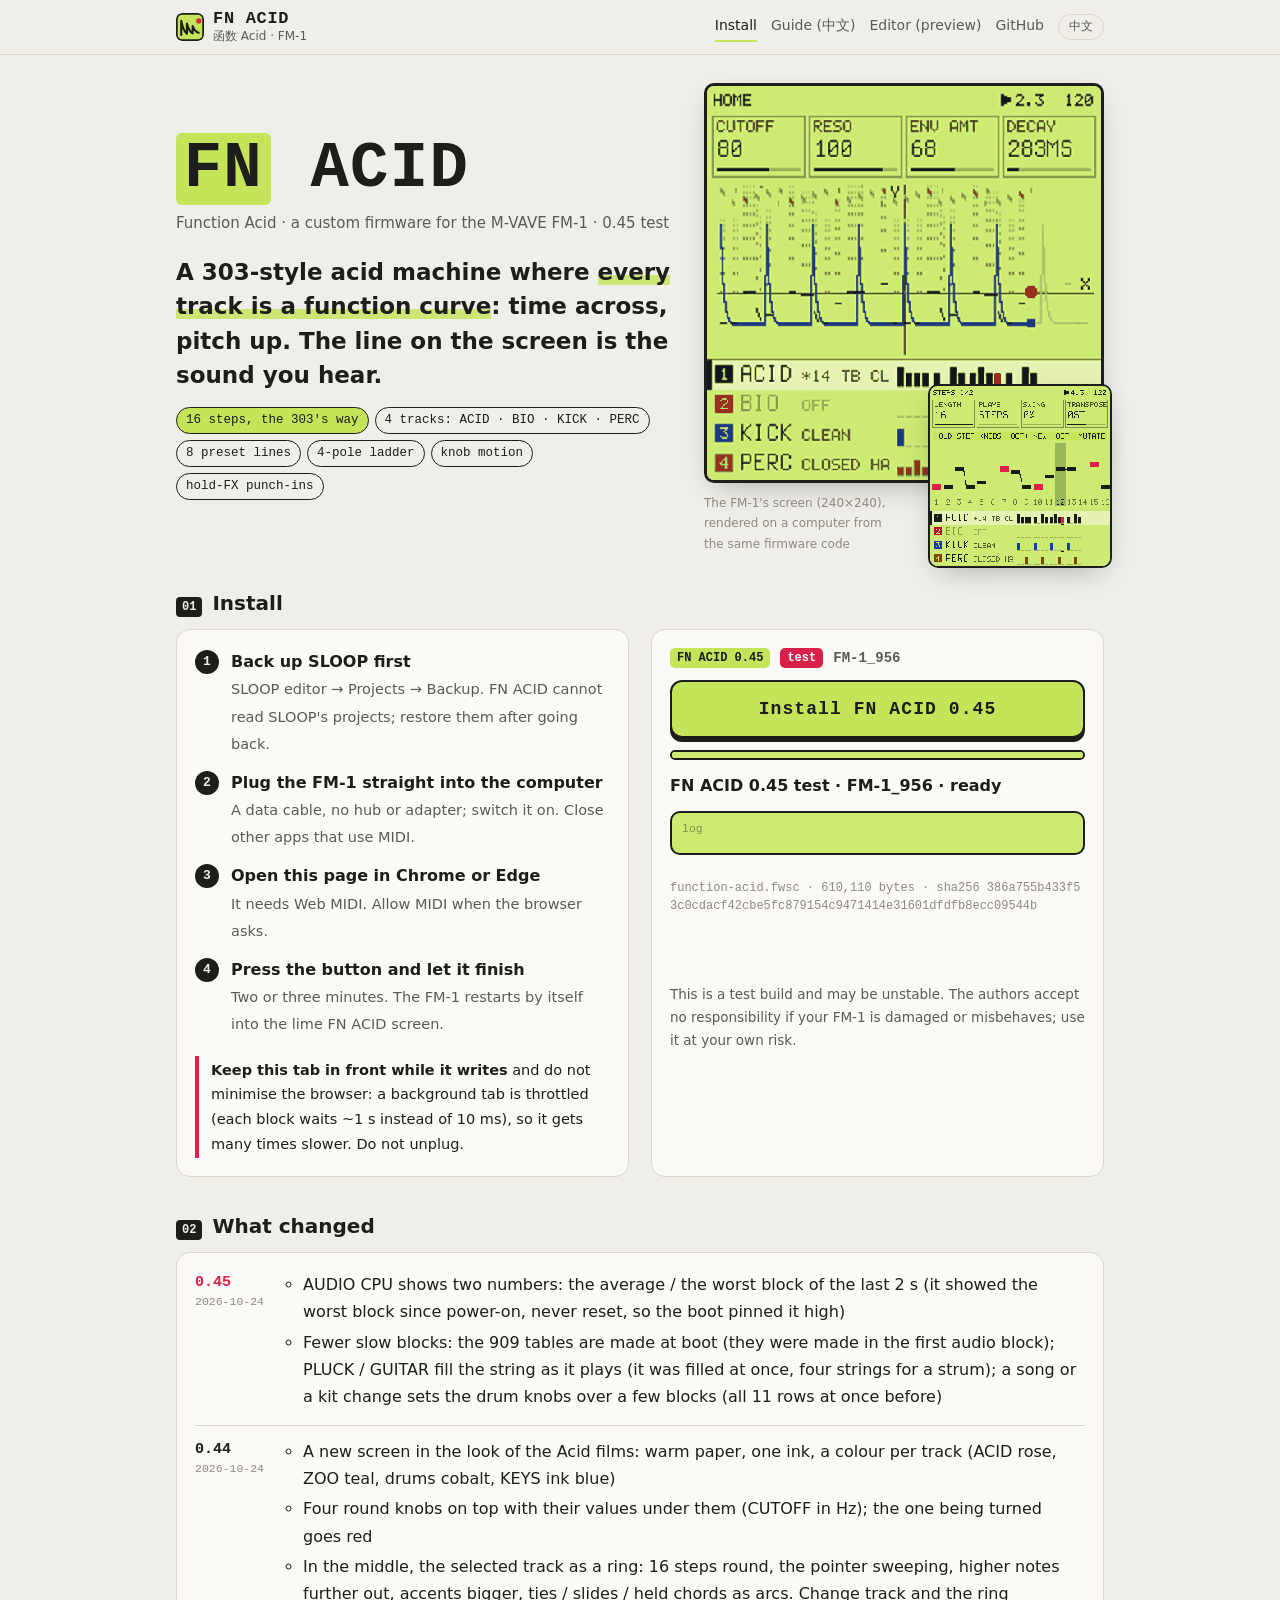
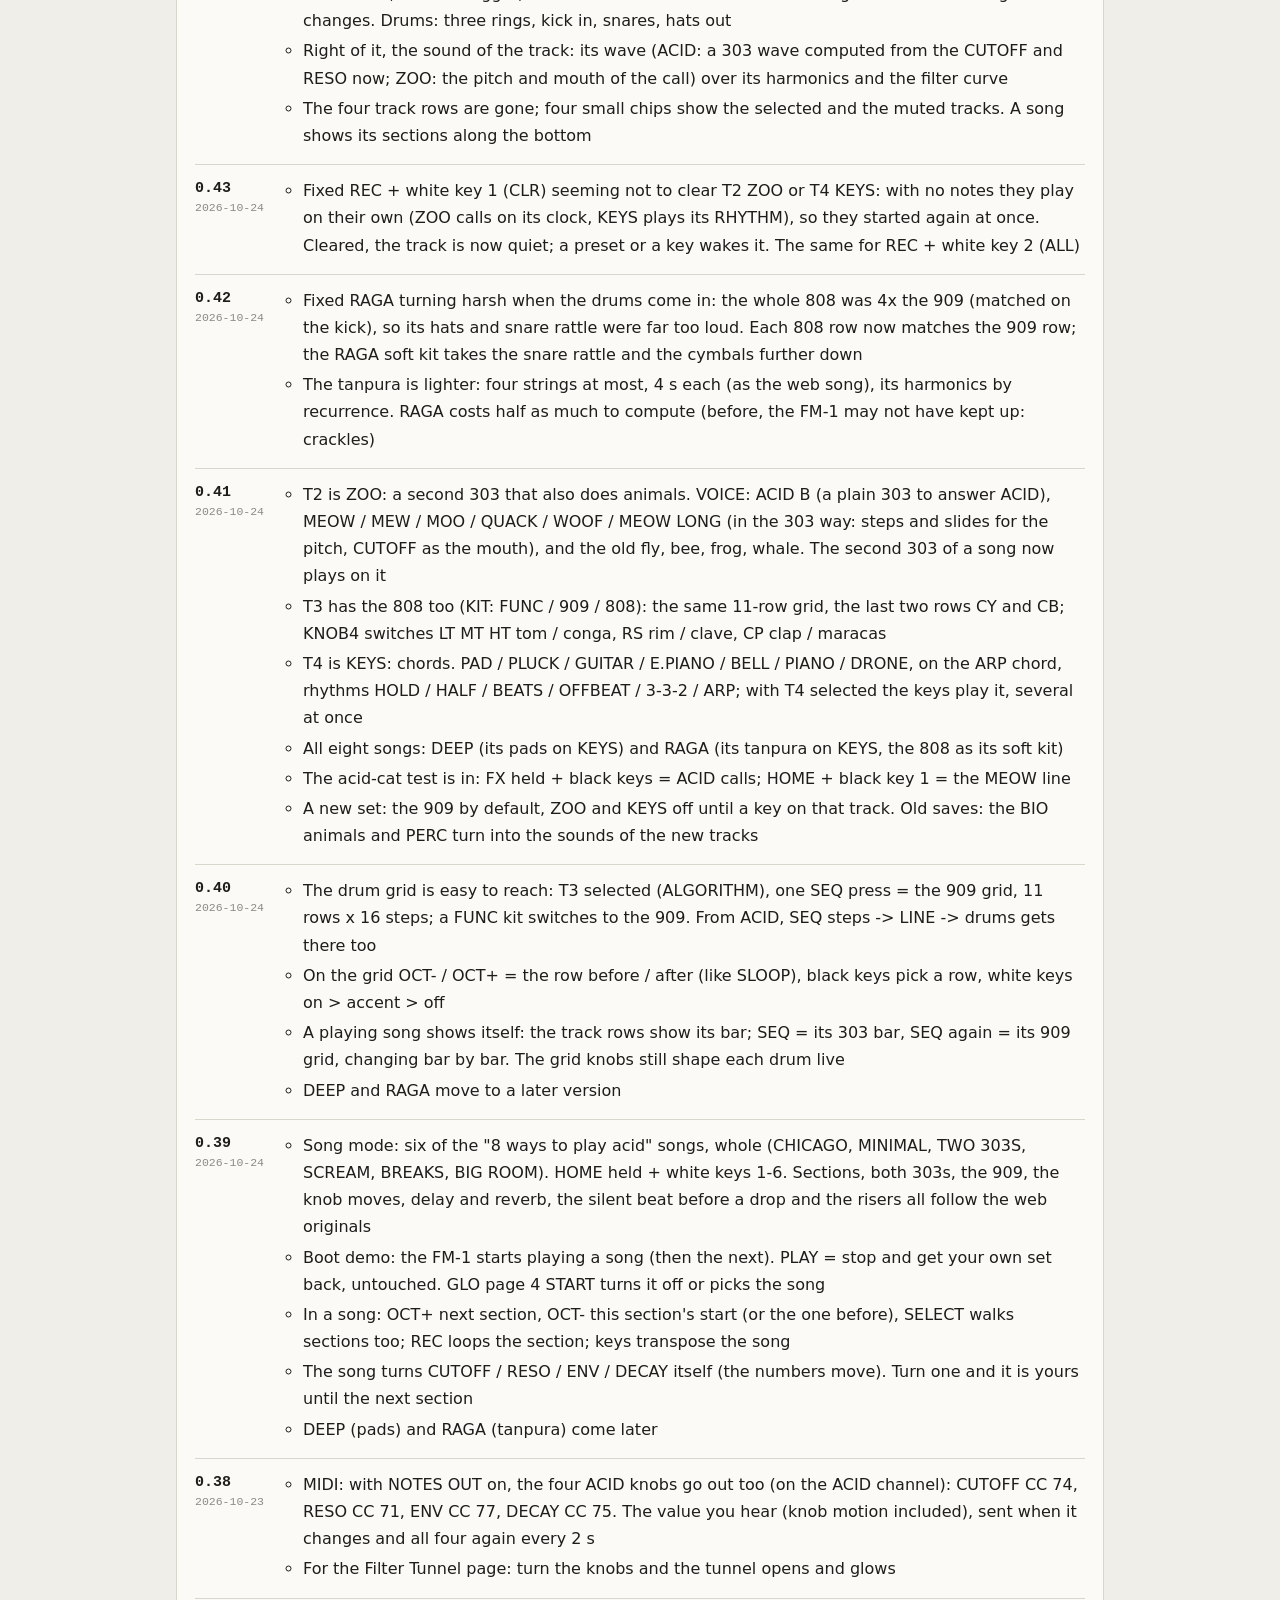
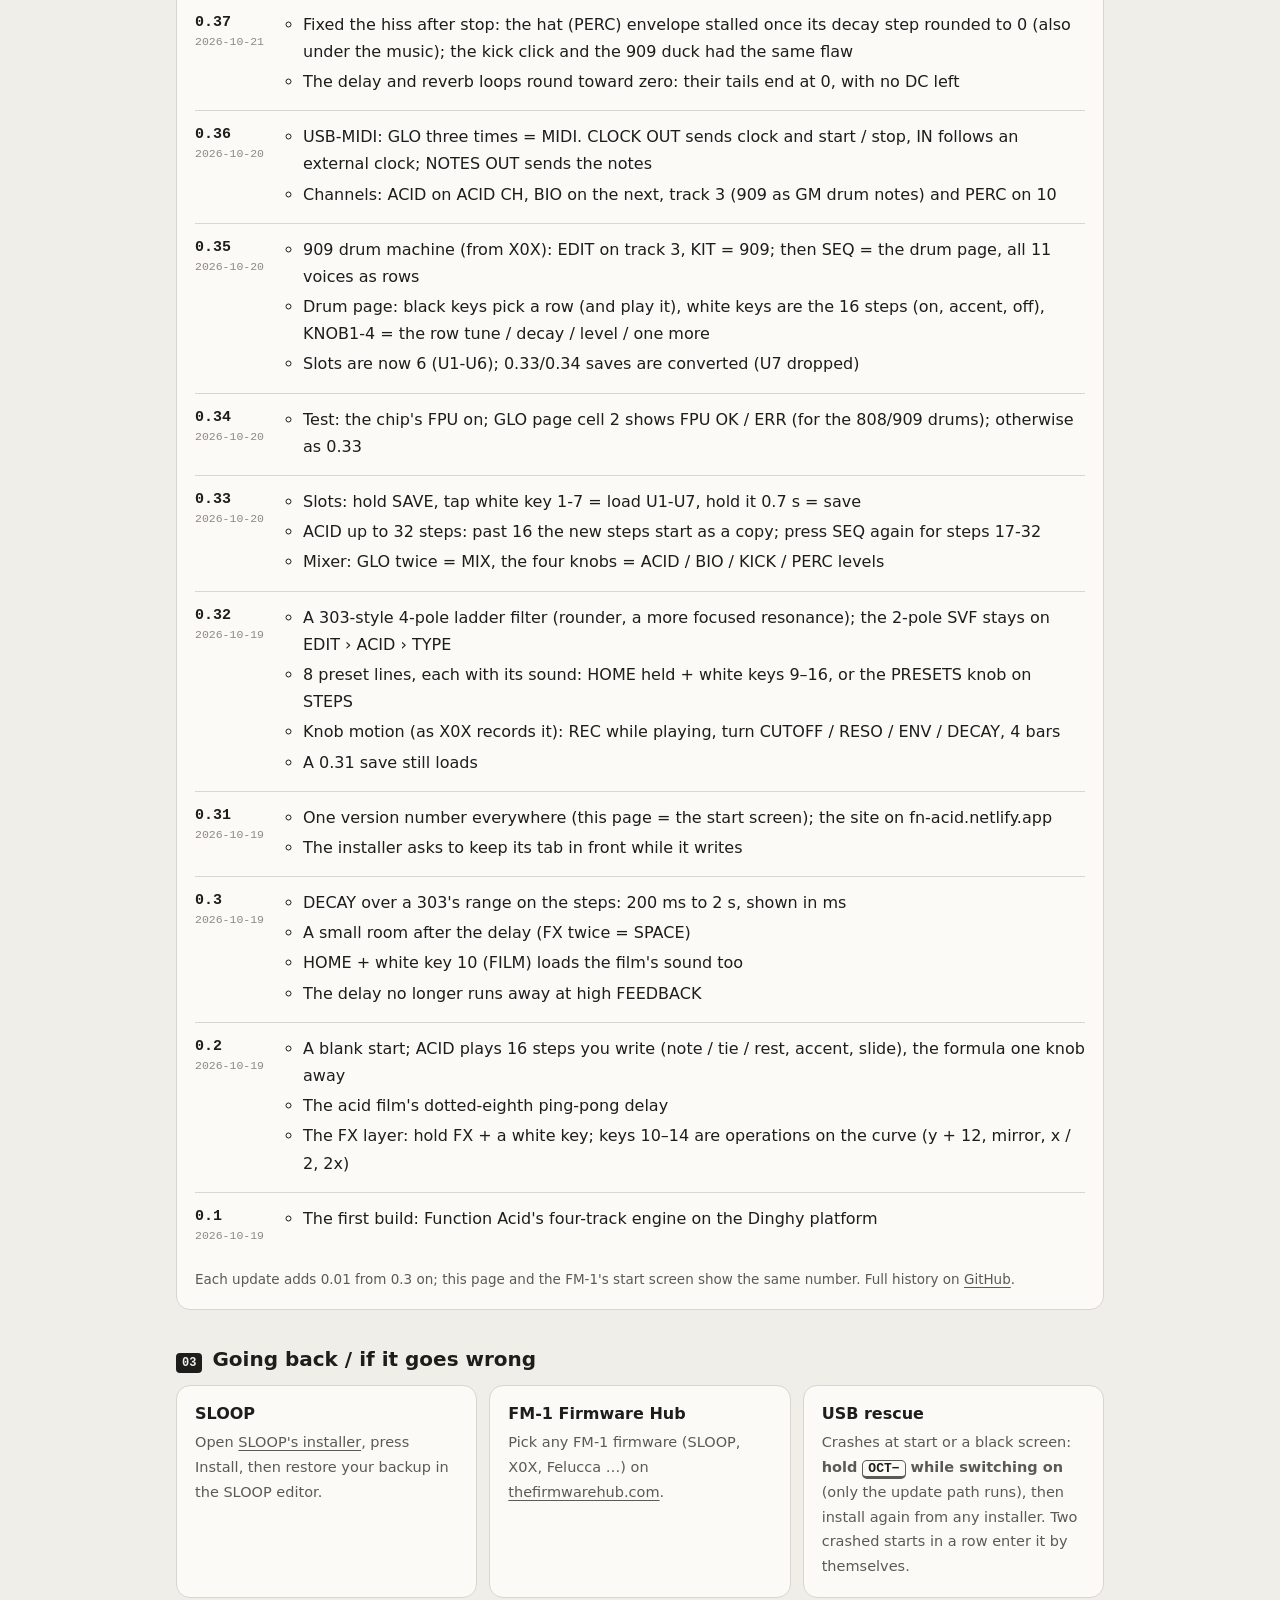
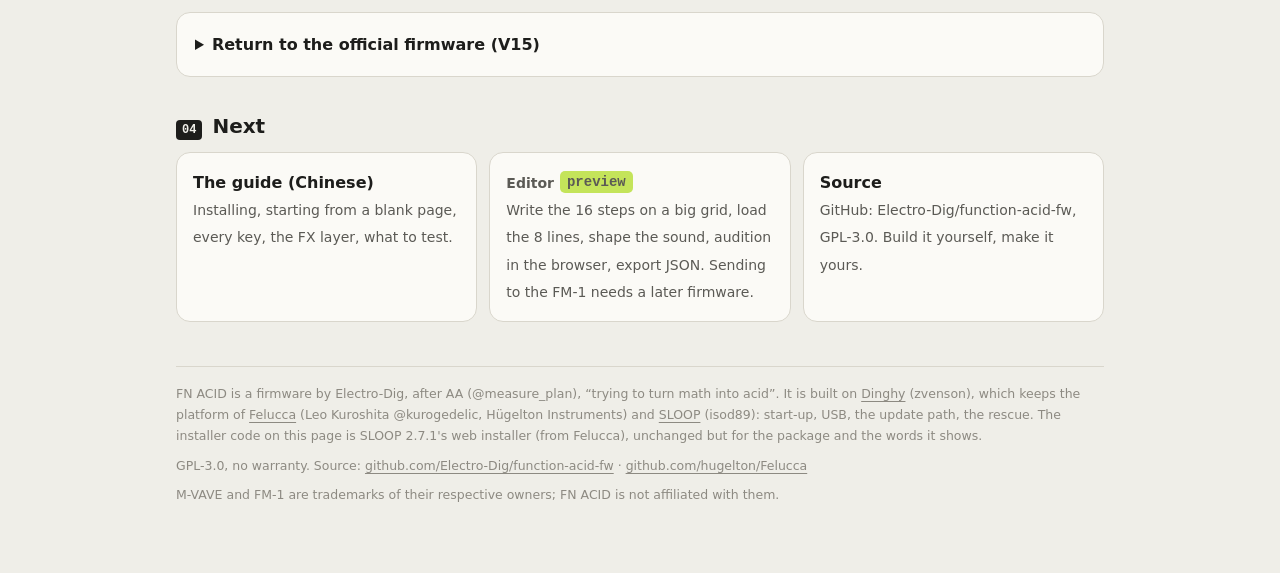
==== commit 744eaca2: "FN ACID 0.45 test: an honest AUDIO CPU (average / 2 s peak); fewer slow blocks AUDIO CPU was the wor" ====
--- a/web/installer/index.html
+++ b/web/installer/index.html
@@ -8,7 +8,7 @@
 <meta charset="utf-8">
 <meta name="viewport" content="width=device-width, initial-scale=1">
 <title>FN ACID · 函数 Acid 固件安装</title>
-<meta name="description" content="FN ACID 0.44：M-VAVE FM-1 的 303 式 acid 固件，每条轨都是一条函数曲线。用 Chrome / Edge 通过 USB 直接安装。">
+<meta name="description" content="FN ACID 0.45：M-VAVE FM-1 的 303 式 acid 固件，每条轨都是一条函数曲线。用 Chrome / Edge 通过 USB 直接安装。">
 <meta name="theme-color" content="#c4e45a">
 <link rel="icon" href="data:image/svg+xml,%3Csvg%20viewBox%3D%220%200%2032%2032%22%20width%3D%2264%22%20height%3D%2264%22%20aria-hidden%3D%22true%22%3E%3Crect%20x%3D%221%22%20y%3D%221%22%20width%3D%2230%22%20height%3D%2230%22%20rx%3D%226%22%20fill%3D%22%23c4e45a%22%20stroke%3D%22%231d1d1b%22%20stroke-width%3D%222%22/%3E%3Cpath%20d%3D%22M6%2025V9c1.6%208%203.6%2012.6%206.5%2014.5V12c1.6%206.2%203.4%209.8%206.5%2011.2V15c1.5%204%203.3%206.6%207%207.6%22%20fill%3D%22none%22%20stroke%3D%22%231d1d1b%22%20stroke-width%3D%222.4%22%20stroke-linecap%3D%22round%22%20stroke-linejoin%3D%22round%22/%3E%3Ccircle%20cx%3D%2226%22%20cy%3D%229%22%20r%3D%223%22%20fill%3D%22%23d8204a%22/%3E%3C/svg%3E">
 <style>
@@ -149,7 +149,7 @@
   <section class="hero">
     <div>
       <h1><span class="fn">FN</span> ACID</h1>
-      <p class="sub"><span data-l="zh">函数 Acid · M-VAVE FM-1 的自制固件 · 0.44 测试版</span><span data-l="en">Function Acid · a custom firmware for the M-VAVE FM-1 · 0.44 test</span></p>
+      <p class="sub"><span data-l="zh">函数 Acid · M-VAVE FM-1 的自制固件 · 0.45 测试版</span><span data-l="en">Function Acid · a custom firmware for the M-VAVE FM-1 · 0.45 test</span></p>
       <p class="one" data-l="zh">一台 303 式的 acid 机器，<em>每条轨都是一条函数曲线</em>：横轴是时间，纵轴是音高，屏幕上画出来的线，就是你听到的声音。</p>
       <p class="one" data-l="en">A 303-style acid machine where <em>every track is a function curve</em>: time across, pitch up. The line on the screen is the sound you hear.</p>
       <ul class="chips">
@@ -185,12 +185,12 @@
         <p class="warn" style="margin:6px 0 0"><span data-l="zh"><b>写入时别切走这个标签页</b>，也别最小化浏览器：后台标签页会被浏览器限速，每块数据之间的等待从 10 毫秒变成约 1 秒，整个过程会慢好几倍。也别拔线。</span><span data-l="en"><b>Keep this tab in front while it writes</b> and do not minimise the browser: a background tab is throttled (each block waits ~1 s instead of 10 ms), so it gets many times slower. Do not unplug.</span></p>
       </div>
       <div class="card go-box">
-        <div class="ver"><span class="pill">FN ACID 0.44</span><span class="pill red" data-l="zh">测试版</span><span class="pill red" data-l="en">test</span><span class="dim">FM-1_956</span></div>
+        <div class="ver"><span class="pill">FN ACID 0.45</span><span class="pill red" data-l="zh">测试版</span><span class="pill red" data-l="en">test</span><span class="dim">FM-1_956</span></div>
         <button id="go" disabled data-t="install"></button>
         <progress id="bar" max="100" value="0"></progress>
         <p id="status" role="status" aria-live="polite"></p>
         <pre id="log" class="lcd"></pre>
-        <p class="meta">function-acid.fwsc · 610,110 bytes · sha256 11656a288fa4f1db909e6475639d09239b3ae745a60bb571d844453184cbea37</p>
+        <p class="meta">function-acid.fwsc · 610,110 bytes · sha256 386a755b433f53c0cdacf42cbe5fc879154c9471414e31601dfdfb8ecc09544b</p>
         <p><button id="app" class="ed" hidden data-t="appInstall"></button></p>
         <p class="small" style="margin:0"><span data-l="zh">这是测试版，可能不稳定。自制固件造成的任何损坏或问题，作者不承担责任，请自行判断是否使用。</span><span data-l="en">This is a test build and may be unstable. The authors accept no responsibility if your FM-1 is damaged or misbehaves; use it at your own risk.</span></p>
       </div>
@@ -201,7 +201,8 @@
     <h2><span class="no">02</span><span data-l="zh">每一版改了什么</span><span data-l="en">What changed</span></h2>
     <div class="card">
       <ul class="log-list">
-        <li class="now"><div class="v">0.44<small>2026-10-24</small></div><div><ul data-l="zh"><li>新界面：换成 Acid 视频的视觉。暖白底、一种墨线，每条轨一个颜色（ACID 玫红、ZOO 青绿、鼓 钴蓝、KEYS 墨蓝）</li><li>上面是四个圆旋钮，读数直接写在下面（CUTOFF 显示 Hz）；正在拧的那个变红</li><li>中间是当前轨的转盘：一圈 16 步，指针扫过当前这一步，音越高点越往外，重音点更大，连音 / 滑音 / 按住的和弦是一段弧。切轨道，转盘就换成那条轨。鼓是三圈：里圈底鼓，中圈军鼓 / 拍手 / 通鼓，外圈镲</li><li>右边是这条轨的声音：上面波形（ACID 是按当前 CUTOFF / RESO 算出来的 303 波形，ZOO 是叫声的音高和嘴型），下面是谐波和滤波曲线</li><li>去掉了下面四排轨道条；右下四个小色块表示选的是哪条轨、哪条静音了。放曲子时底部是一条段落带</li></ul><ul data-l="en"><li>A new screen in the look of the Acid films: warm paper, one ink, a colour per track (ACID rose, ZOO teal, drums cobalt, KEYS ink blue)</li><li>Four round knobs on top with their values under them (CUTOFF in Hz); the one being turned goes red</li><li>In the middle, the selected track as a ring: 16 steps round, the pointer sweeping, higher notes further out, accents bigger, ties / slides / held chords as arcs. Change track and the ring changes. Drums: three rings, kick in, snares, hats out</li><li>Right of it, the sound of the track: its wave (ACID: a 303 wave computed from the CUTOFF and RESO now; ZOO: the pitch and mouth of the call) over its harmonics and the filter curve</li><li>The four track rows are gone; four small chips show the selected and the muted tracks. A song shows its sections along the bottom</li></ul></div></li>
+        <li class="now"><div class="v">0.45<small>2026-10-24</small></div><div><ul data-l="zh"><li>AUDIO CPU 改成两个数：平均 / 最近 2 秒最差的一块（之前只显示开机以来最差的一块，永远不归零，所以开机那一下就把它钉在高位）</li><li>去掉几处一下子算很多的地方：909 的表在开机时做好（之前在第一块声音里做）；KEYS 的 PLUCK / GUITAR 起音时边弹边填琴弦（之前一下填满，扫弦一次 4 根）；换曲子 / 换鼓组时旋钮分几块设完（之前 11 行一次设完）</li></ul><ul data-l="en"><li>AUDIO CPU shows two numbers: the average / the worst block of the last 2 s (it showed the worst block since power-on, never reset, so the boot pinned it high)</li><li>Fewer slow blocks: the 909 tables are made at boot (they were made in the first audio block); PLUCK / GUITAR fill the string as it plays (it was filled at once, four strings for a strum); a song or a kit change sets the drum knobs over a few blocks (all 11 rows at once before)</li></ul></div></li>
+        <li><div class="v">0.44<small>2026-10-24</small></div><div><ul data-l="zh"><li>新界面：换成 Acid 视频的视觉。暖白底、一种墨线，每条轨一个颜色（ACID 玫红、ZOO 青绿、鼓 钴蓝、KEYS 墨蓝）</li><li>上面是四个圆旋钮，读数直接写在下面（CUTOFF 显示 Hz）；正在拧的那个变红</li><li>中间是当前轨的转盘：一圈 16 步，指针扫过当前这一步，音越高点越往外，重音点更大，连音 / 滑音 / 按住的和弦是一段弧。切轨道，转盘就换成那条轨。鼓是三圈：里圈底鼓，中圈军鼓 / 拍手 / 通鼓，外圈镲</li><li>右边是这条轨的声音：上面波形（ACID 是按当前 CUTOFF / RESO 算出来的 303 波形，ZOO 是叫声的音高和嘴型），下面是谐波和滤波曲线</li><li>去掉了下面四排轨道条；右下四个小色块表示选的是哪条轨、哪条静音了。放曲子时底部是一条段落带</li></ul><ul data-l="en"><li>A new screen in the look of the Acid films: warm paper, one ink, a colour per track (ACID rose, ZOO teal, drums cobalt, KEYS ink blue)</li><li>Four round knobs on top with their values under them (CUTOFF in Hz); the one being turned goes red</li><li>In the middle, the selected track as a ring: 16 steps round, the pointer sweeping, higher notes further out, accents bigger, ties / slides / held chords as arcs. Change track and the ring changes. Drums: three rings, kick in, snares, hats out</li><li>Right of it, the sound of the track: its wave (ACID: a 303 wave computed from the CUTOFF and RESO now; ZOO: the pitch and mouth of the call) over its harmonics and the filter curve</li><li>The four track rows are gone; four small chips show the selected and the muted tracks. A song shows its sections along the bottom</li></ul></div></li>
         <li><div class="v">0.43<small>2026-10-24</small></div><div><ul data-l="zh"><li>修 REC + 白键 1（CLR）在第 2 轨 ZOO、第 4 轨 KEYS 上好像清不掉：这两条轨没有音符时会自己弹（ZOO 按自己的节拍叫，KEYS 按 RHYTHM 弹和弦），清完立刻又自己弹起来。现在清完这条轨就安静；要它自己弹，拧 PRESETS 选个预设或弹一下琴键。REC + 白键 2（ALL）也一样</li></ul><ul data-l="en"><li>Fixed REC + white key 1 (CLR) seeming not to clear T2 ZOO or T4 KEYS: with no notes they play on their own (ZOO calls on its clock, KEYS plays its RHYTHM), so they started again at once. Cleared, the track is now quiet; a preset or a key wakes it. The same for REC + white key 2 (ALL)</li></ul></div></li>
         <li><div class="v">0.42<small>2026-10-24</small></div><div><ul data-l="zh"><li>修 RAGA 鼓进来后刺耳：808 整套原来被放大到 909 的 4 倍（按底鼓对齐的），镲和军鼓的响弦太冲。现在 808 每一行单独对齐到 909 同一行的音量；RAGA 的软鼓再把军鼓响弦和镲压低</li><li>坦普拉减负：照原曲最多 4 根弦、每根 4 秒；泛音改用递推算。RAGA 在电脑上的计算量降了一半（之前很可能让机器算不过来，出现杂音）</li></ul><ul data-l="en"><li>Fixed RAGA turning harsh when the drums come in: the whole 808 was 4x the 909 (matched on the kick), so its hats and snare rattle were far too loud. Each 808 row now matches the 909 row; the RAGA soft kit takes the snare rattle and the cymbals further down</li><li>The tanpura is lighter: four strings at most, 4 s each (as the web song), its harmonics by recurrence. RAGA costs half as much to compute (before, the FM-1 may not have kept up: crackles)</li></ul></div></li>
         <li><div class="v">0.41<small>2026-10-24</small></div><div><ul data-l="zh"><li>第 2 轨改成 ZOO：第二台 303，也会学动物叫。VOICE：ACID B（正常的 303，和 ACID 对着弹），MEOW / MEW / MOO / QUACK / WOOF / MEOW LONG（用 303 自己的方式叫：音高靠步 + 滑音，CUTOFF 是嘴），还有原来的苍蝇、蜜蜂、青蛙、鲸。CUTOFF 让嘴变大变小。放曲子时，曲子里的第二台 303 也由它来发声</li><li>第 3 轨多了 808（KIT：FUNC / 909 / 808）。同样是 11 行格子，最后两行是 CY（镲）和 CB（牛铃）；LT MT HT 的第 4 个旋钮切 TOM / CONGA，RS 切 RIM / CLAVE，CP 切 CLAP / MARACAS</li><li>第 4 轨改成 KEYS：能弹和弦的音色，PAD / PLUCK / GUITAR / E.PIANO / BELL / PIANO / DRONE。按 ARP 层选的和弦，节奏 HOLD / HALF / BEATS / OFFBEAT / 3-3-2 / ARP；选到第 4 轨弹琴键就是直接弹它，可以同时按几个键</li><li>曲目全部 8 首：DEEP（和弦垫在 KEYS 上）、RAGA（坦普拉在 KEYS 上，808 当软鼓）加进来了</li><li>学猫叫实验合进来：按住 FX + 黑键 = ACID 叫一声；HOME + 黑键 1 = MEOW 旋律</li><li>新设置：鼓默认 909，ZOO 和 KEYS 默认关着（选到那一轨弹一下琴键就打开）。旧存档里的 BIO 动物和 PERC 会换成新轨的对应音色</li></ul><ul data-l="en"><li>T2 is ZOO: a second 303 that also does animals. VOICE: ACID B (a plain 303 to answer ACID), MEOW / MEW / MOO / QUACK / WOOF / MEOW LONG (in the 303 way: steps and slides for the pitch, CUTOFF as the mouth), and the old fly, bee, frog, whale. The second 303 of a song now plays on it</li><li>T3 has the 808 too (KIT: FUNC / 909 / 808): the same 11-row grid, the last two rows CY and CB; KNOB4 switches LT MT HT tom / conga, RS rim / clave, CP clap / maracas</li><li>T4 is KEYS: chords. PAD / PLUCK / GUITAR / E.PIANO / BELL / PIANO / DRONE, on the ARP chord, rhythms HOLD / HALF / BEATS / OFFBEAT / 3-3-2 / ARP; with T4 selected the keys play it, several at once</li><li>All eight songs: DEEP (its pads on KEYS) and RAGA (its tanpura on KEYS, the 808 as its soft kit)</li><li>The acid-cat test is in: FX held + black keys = ACID calls; HOME + black key 1 = the MEOW line</li><li>A new set: the 909 by default, ZOO and KEYS off until a key on that track. Old saves: the BIO animals and PERC turn into the sounds of the new tracks</li></ul></div></li>
@@ -569,7 +570,7 @@
  "zh": {
   "intro": "用 USB 把 FM-1 直接接到电脑上（Chrome 或 Edge）。",
   "warn": "写入时不要拔 USB 线。",
-  "install": "安装 FN ACID 0.44",
+  "install": "安装 FN ACID 0.45",
   "other": "English",
   "editor": "编辑器",
   "edOffline": "下载编辑器",
@@ -614,7 +615,7 @@
  "en": {
   "intro": "Connect the FM-1 straight to the computer by USB (Chrome or Edge).",
   "warn": "Do not unplug the USB cable while writing.",
-  "install": "Install FN ACID 0.44",
+  "install": "Install FN ACID 0.45",
   "other": "中文",
   "editor": "Editor",
   "edOffline": "Download the editor",
@@ -688,7 +689,7 @@
 const say = (txt) => { lastKey = null; $("status").textContent = txt; };
 const log = (t) => { $("log").textContent += t + "\n"; };
 let image = null;
-const meta = {"version": "0.44 test", "product": "FM-1_956", "pkg": "function-acid.fwsc", "sha256": "11656a288fa4f1db909e6475639d09239b3ae745a60bb571d844453184cbea37"};
+const meta = {"version": "0.45 test", "product": "FM-1_956", "pkg": "function-acid.fwsc", "sha256": "386a755b433f53c0cdacf42cbe5fc879154c9471414e31601dfdfb8ecc09544b"};
 
 let writing = false, stock = null;
 const lockAll = (on) => {
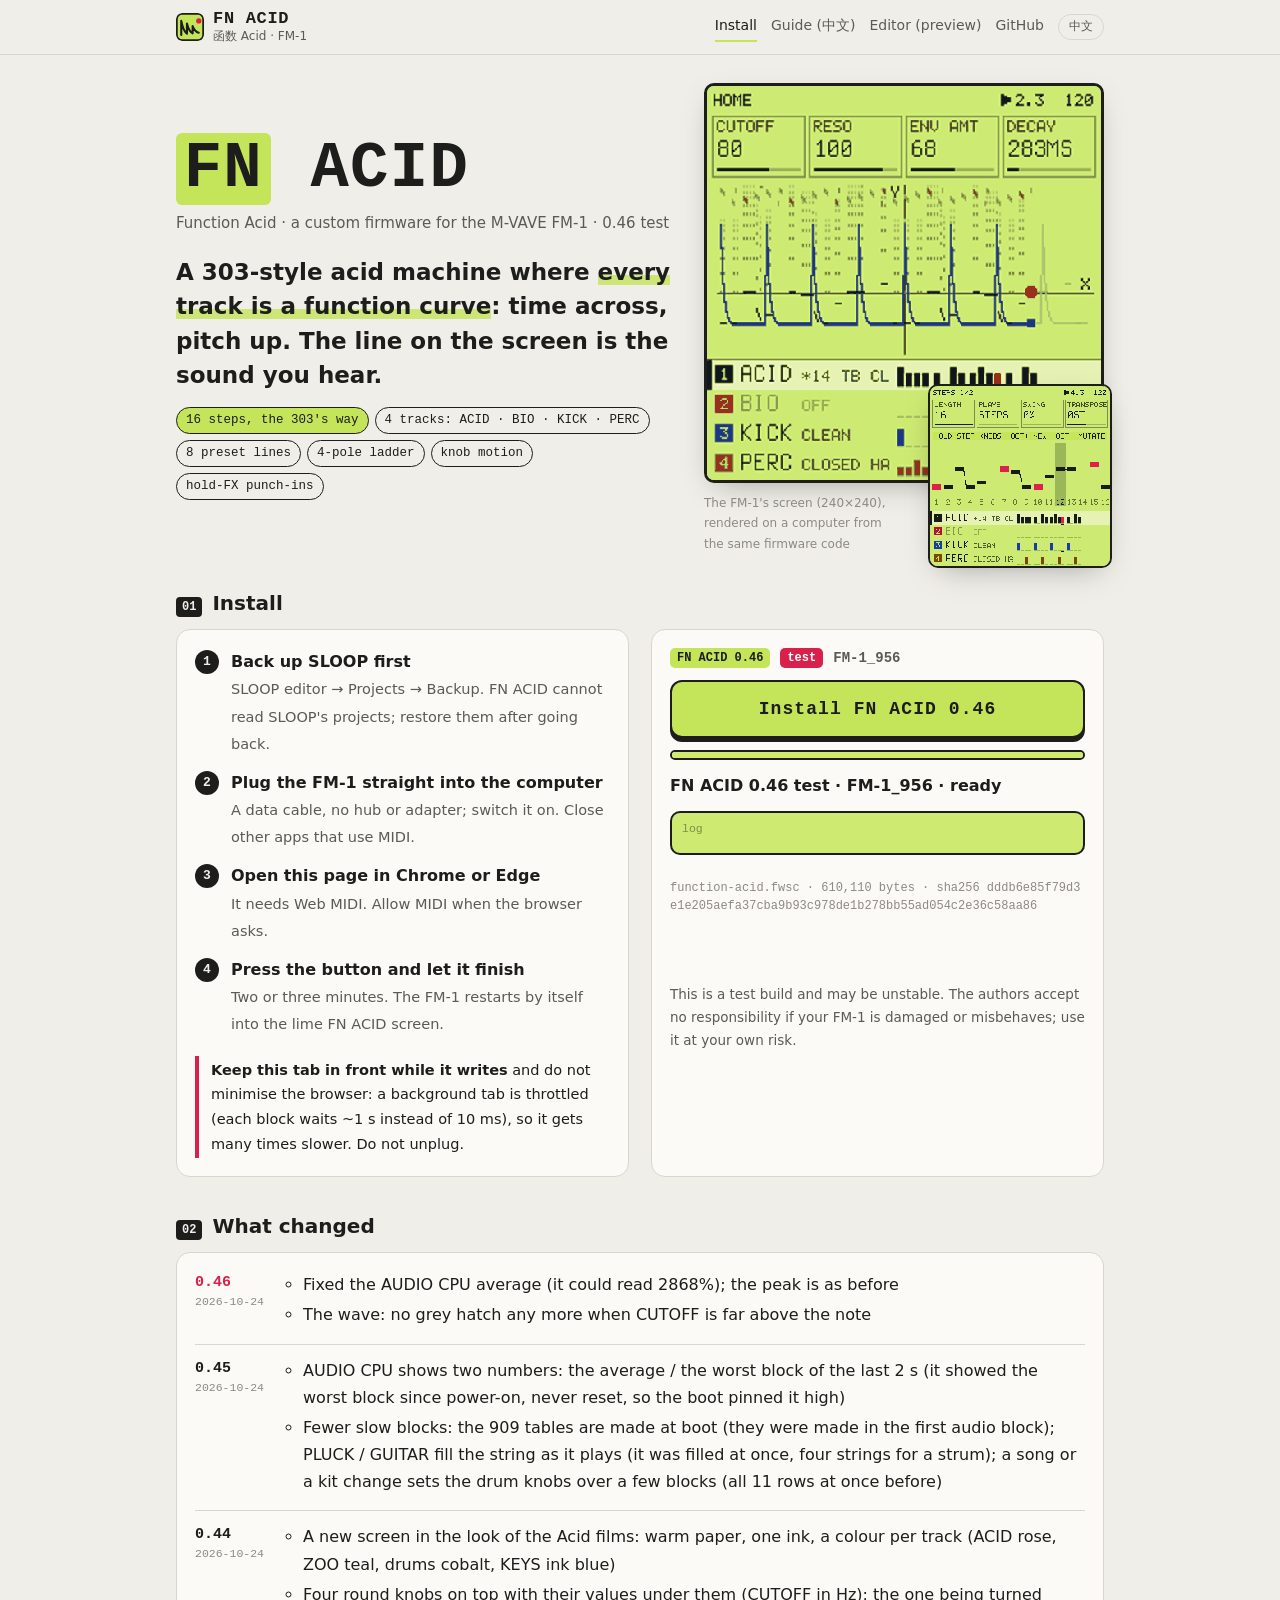
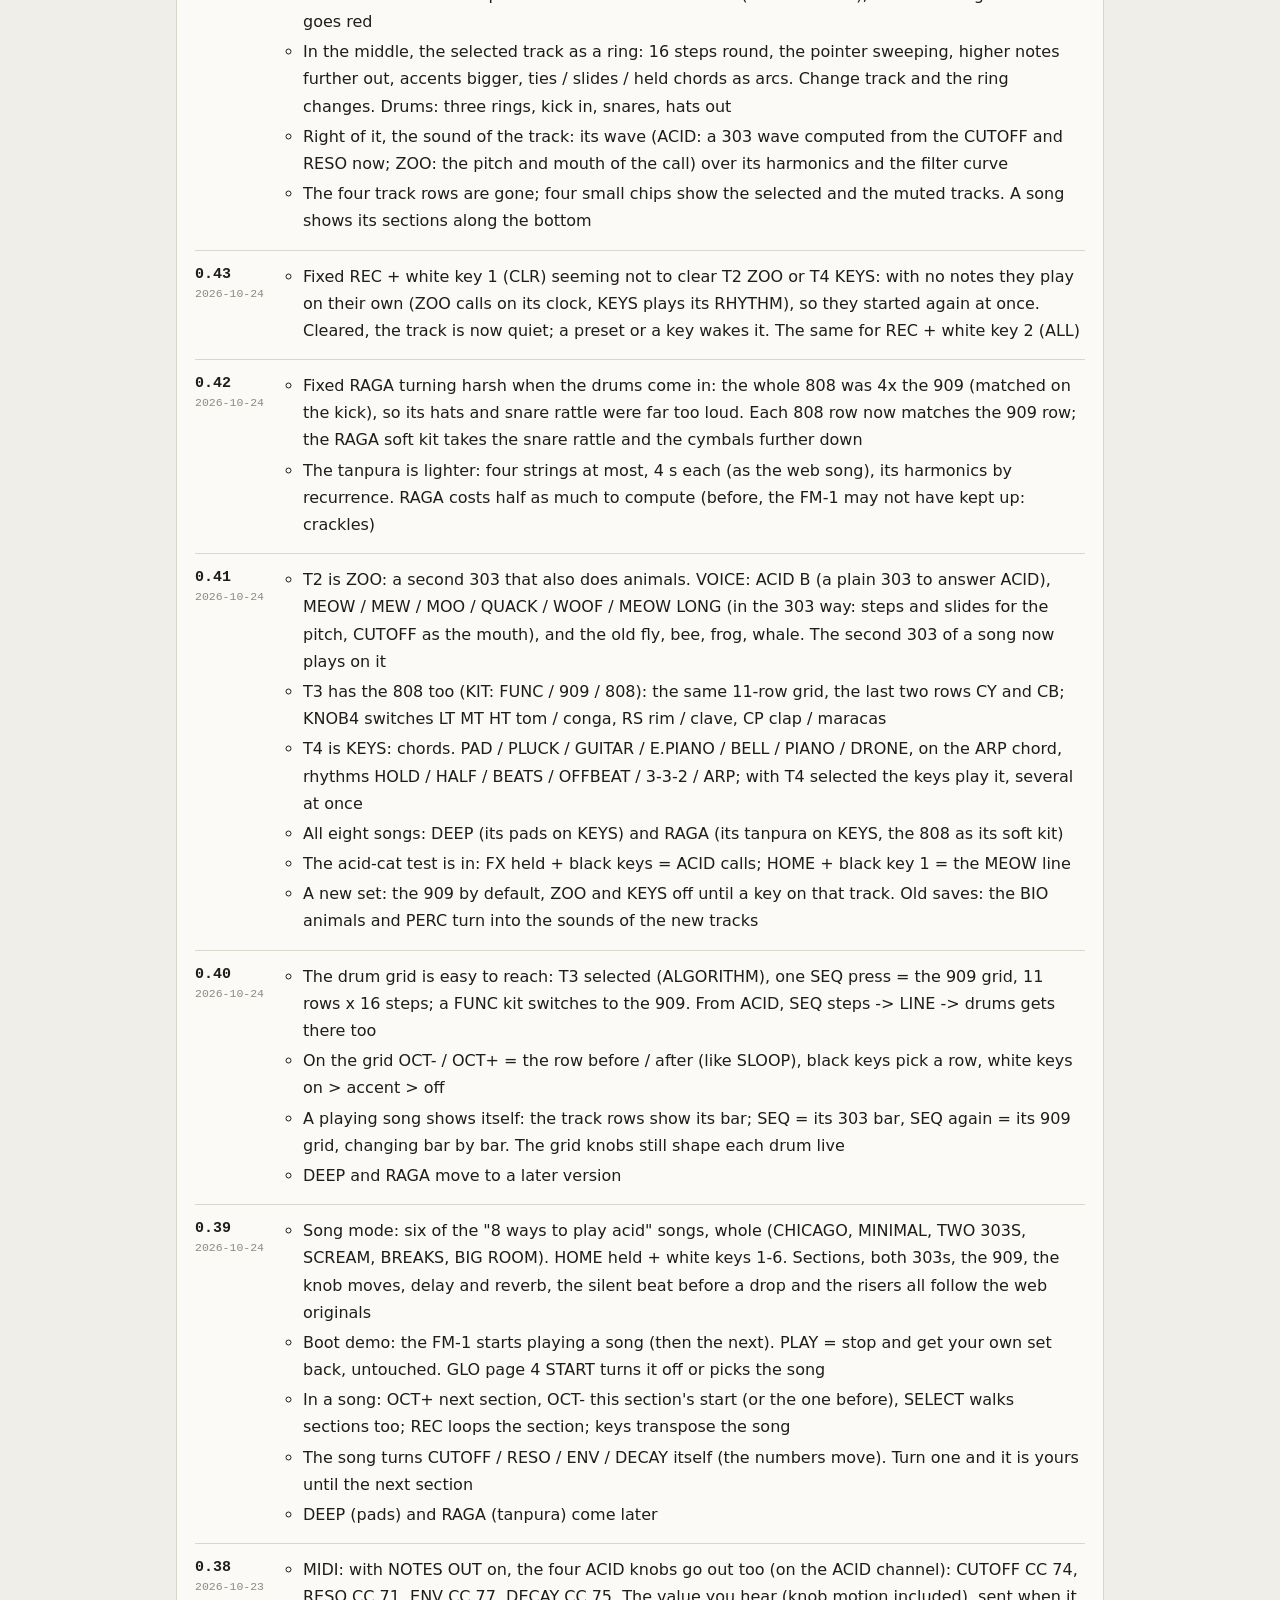
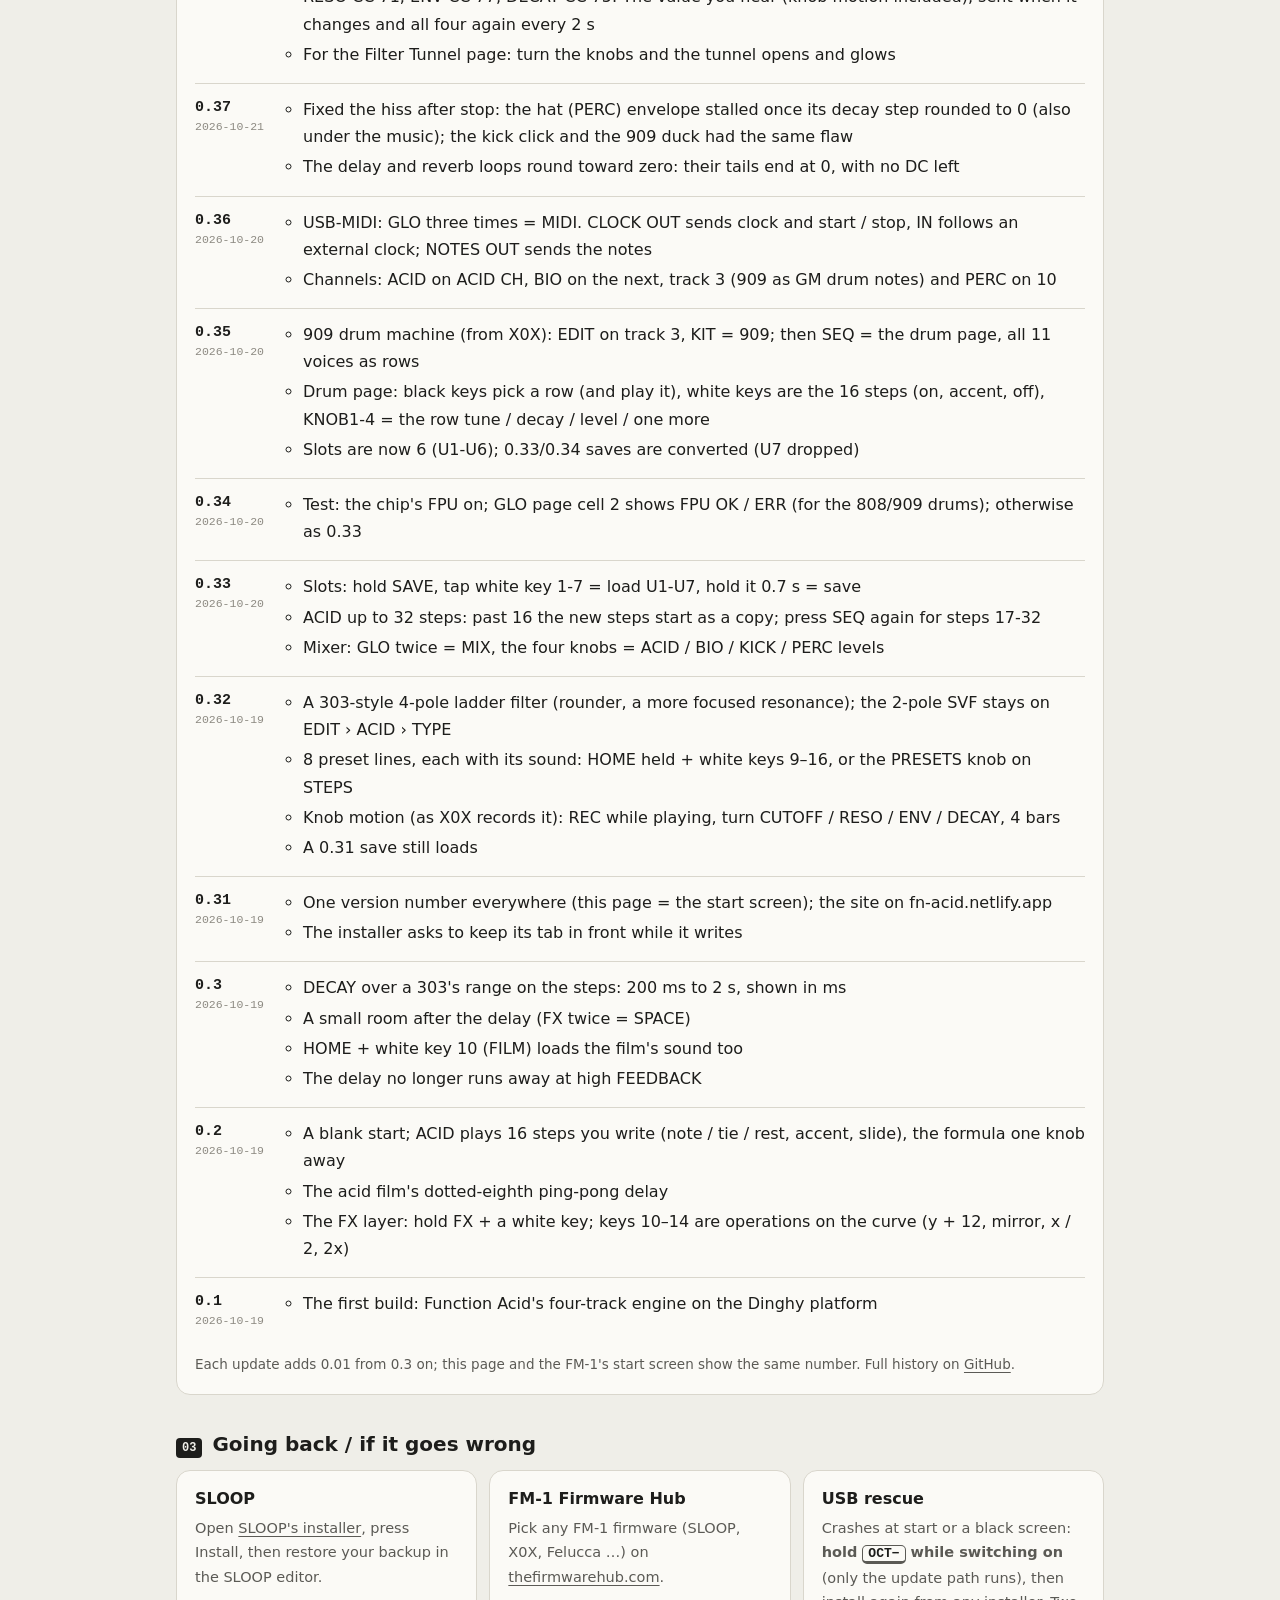
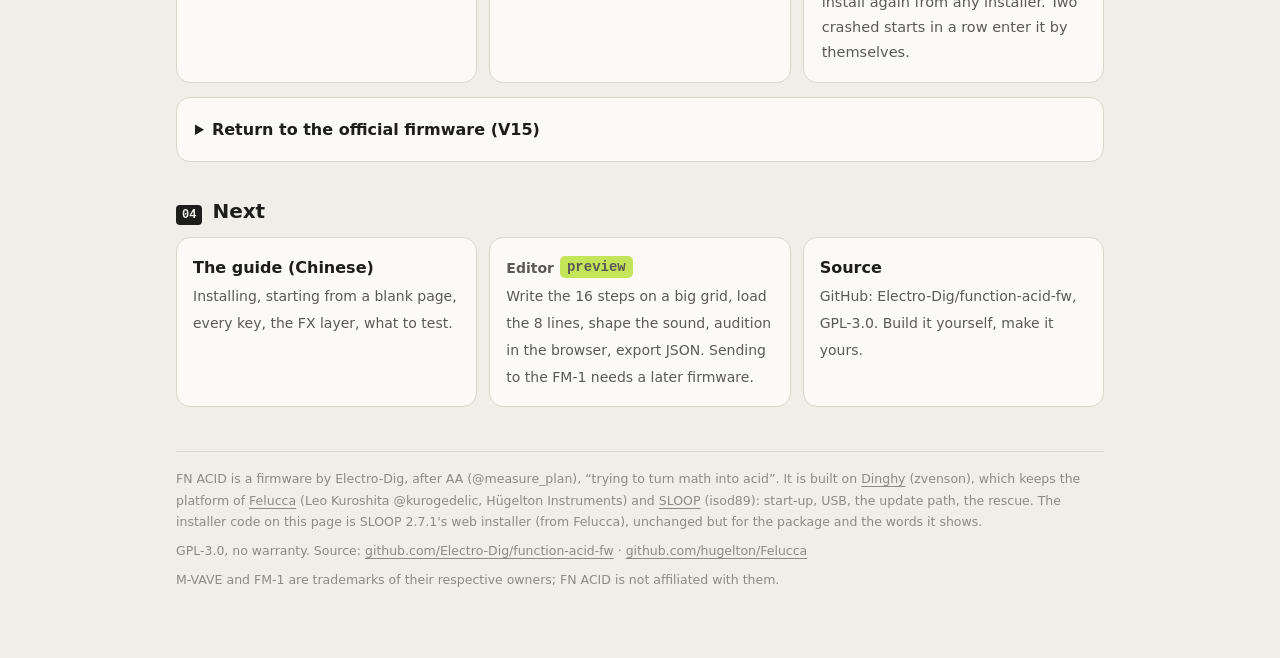
==== commit e6757126: "FN ACID 0.46 test: the AUDIO CPU average (unsigned EMA ran away), no hatch in the wave window The av" ====
--- a/web/installer/index.html
+++ b/web/installer/index.html
@@ -8,7 +8,7 @@
 <meta charset="utf-8">
 <meta name="viewport" content="width=device-width, initial-scale=1">
 <title>FN ACID · 函数 Acid 固件安装</title>
-<meta name="description" content="FN ACID 0.45：M-VAVE FM-1 的 303 式 acid 固件，每条轨都是一条函数曲线。用 Chrome / Edge 通过 USB 直接安装。">
+<meta name="description" content="FN ACID 0.46：M-VAVE FM-1 的 303 式 acid 固件，每条轨都是一条函数曲线。用 Chrome / Edge 通过 USB 直接安装。">
 <meta name="theme-color" content="#c4e45a">
 <link rel="icon" href="data:image/svg+xml,%3Csvg%20viewBox%3D%220%200%2032%2032%22%20width%3D%2264%22%20height%3D%2264%22%20aria-hidden%3D%22true%22%3E%3Crect%20x%3D%221%22%20y%3D%221%22%20width%3D%2230%22%20height%3D%2230%22%20rx%3D%226%22%20fill%3D%22%23c4e45a%22%20stroke%3D%22%231d1d1b%22%20stroke-width%3D%222%22/%3E%3Cpath%20d%3D%22M6%2025V9c1.6%208%203.6%2012.6%206.5%2014.5V12c1.6%206.2%203.4%209.8%206.5%2011.2V15c1.5%204%203.3%206.6%207%207.6%22%20fill%3D%22none%22%20stroke%3D%22%231d1d1b%22%20stroke-width%3D%222.4%22%20stroke-linecap%3D%22round%22%20stroke-linejoin%3D%22round%22/%3E%3Ccircle%20cx%3D%2226%22%20cy%3D%229%22%20r%3D%223%22%20fill%3D%22%23d8204a%22/%3E%3C/svg%3E">
 <style>
@@ -149,7 +149,7 @@
   <section class="hero">
     <div>
       <h1><span class="fn">FN</span> ACID</h1>
-      <p class="sub"><span data-l="zh">函数 Acid · M-VAVE FM-1 的自制固件 · 0.45 测试版</span><span data-l="en">Function Acid · a custom firmware for the M-VAVE FM-1 · 0.45 test</span></p>
+      <p class="sub"><span data-l="zh">函数 Acid · M-VAVE FM-1 的自制固件 · 0.46 测试版</span><span data-l="en">Function Acid · a custom firmware for the M-VAVE FM-1 · 0.46 test</span></p>
       <p class="one" data-l="zh">一台 303 式的 acid 机器，<em>每条轨都是一条函数曲线</em>：横轴是时间，纵轴是音高，屏幕上画出来的线，就是你听到的声音。</p>
       <p class="one" data-l="en">A 303-style acid machine where <em>every track is a function curve</em>: time across, pitch up. The line on the screen is the sound you hear.</p>
       <ul class="chips">
@@ -185,12 +185,12 @@
         <p class="warn" style="margin:6px 0 0"><span data-l="zh"><b>写入时别切走这个标签页</b>，也别最小化浏览器：后台标签页会被浏览器限速，每块数据之间的等待从 10 毫秒变成约 1 秒，整个过程会慢好几倍。也别拔线。</span><span data-l="en"><b>Keep this tab in front while it writes</b> and do not minimise the browser: a background tab is throttled (each block waits ~1 s instead of 10 ms), so it gets many times slower. Do not unplug.</span></p>
       </div>
       <div class="card go-box">
-        <div class="ver"><span class="pill">FN ACID 0.45</span><span class="pill red" data-l="zh">测试版</span><span class="pill red" data-l="en">test</span><span class="dim">FM-1_956</span></div>
+        <div class="ver"><span class="pill">FN ACID 0.46</span><span class="pill red" data-l="zh">测试版</span><span class="pill red" data-l="en">test</span><span class="dim">FM-1_956</span></div>
         <button id="go" disabled data-t="install"></button>
         <progress id="bar" max="100" value="0"></progress>
         <p id="status" role="status" aria-live="polite"></p>
         <pre id="log" class="lcd"></pre>
-        <p class="meta">function-acid.fwsc · 610,110 bytes · sha256 386a755b433f53c0cdacf42cbe5fc879154c9471414e31601dfdfb8ecc09544b</p>
+        <p class="meta">function-acid.fwsc · 610,110 bytes · sha256 dddb6e85f79d3e1e205aefa37cba9b93c978de1b278bb55ad054c2e36c58aa86</p>
         <p><button id="app" class="ed" hidden data-t="appInstall"></button></p>
         <p class="small" style="margin:0"><span data-l="zh">这是测试版，可能不稳定。自制固件造成的任何损坏或问题，作者不承担责任，请自行判断是否使用。</span><span data-l="en">This is a test build and may be unstable. The authors accept no responsibility if your FM-1 is damaged or misbehaves; use it at your own risk.</span></p>
       </div>
@@ -201,7 +201,8 @@
     <h2><span class="no">02</span><span data-l="zh">每一版改了什么</span><span data-l="en">What changed</span></h2>
     <div class="card">
       <ul class="log-list">
-        <li class="now"><div class="v">0.45<small>2026-10-24</small></div><div><ul data-l="zh"><li>AUDIO CPU 改成两个数：平均 / 最近 2 秒最差的一块（之前只显示开机以来最差的一块，永远不归零，所以开机那一下就把它钉在高位）</li><li>去掉几处一下子算很多的地方：909 的表在开机时做好（之前在第一块声音里做）；KEYS 的 PLUCK / GUITAR 起音时边弹边填琴弦（之前一下填满，扫弦一次 4 根）；换曲子 / 换鼓组时旋钮分几块设完（之前 11 行一次设完）</li></ul><ul data-l="en"><li>AUDIO CPU shows two numbers: the average / the worst block of the last 2 s (it showed the worst block since power-on, never reset, so the boot pinned it high)</li><li>Fewer slow blocks: the 909 tables are made at boot (they were made in the first audio block); PLUCK / GUITAR fill the string as it plays (it was filled at once, four strings for a strum); a song or a kit change sets the drum knobs over a few blocks (all 11 rows at once before)</li></ul></div></li>
+        <li class="now"><div class="v">0.46<small>2026-10-24</small></div><div><ul data-l="zh"><li>修 AUDIO CPU 的平均值算错（会显示 2868% 这种数）；峰值不变</li><li>波形窗：CUTOFF 开得很大时不再画成一片竖线</li></ul><ul data-l="en"><li>Fixed the AUDIO CPU average (it could read 2868%); the peak is as before</li><li>The wave: no grey hatch any more when CUTOFF is far above the note</li></ul></div></li>
+        <li><div class="v">0.45<small>2026-10-24</small></div><div><ul data-l="zh"><li>AUDIO CPU 改成两个数：平均 / 最近 2 秒最差的一块（之前只显示开机以来最差的一块，永远不归零，所以开机那一下就把它钉在高位）</li><li>去掉几处一下子算很多的地方：909 的表在开机时做好（之前在第一块声音里做）；KEYS 的 PLUCK / GUITAR 起音时边弹边填琴弦（之前一下填满，扫弦一次 4 根）；换曲子 / 换鼓组时旋钮分几块设完（之前 11 行一次设完）</li></ul><ul data-l="en"><li>AUDIO CPU shows two numbers: the average / the worst block of the last 2 s (it showed the worst block since power-on, never reset, so the boot pinned it high)</li><li>Fewer slow blocks: the 909 tables are made at boot (they were made in the first audio block); PLUCK / GUITAR fill the string as it plays (it was filled at once, four strings for a strum); a song or a kit change sets the drum knobs over a few blocks (all 11 rows at once before)</li></ul></div></li>
         <li><div class="v">0.44<small>2026-10-24</small></div><div><ul data-l="zh"><li>新界面：换成 Acid 视频的视觉。暖白底、一种墨线，每条轨一个颜色（ACID 玫红、ZOO 青绿、鼓 钴蓝、KEYS 墨蓝）</li><li>上面是四个圆旋钮，读数直接写在下面（CUTOFF 显示 Hz）；正在拧的那个变红</li><li>中间是当前轨的转盘：一圈 16 步，指针扫过当前这一步，音越高点越往外，重音点更大，连音 / 滑音 / 按住的和弦是一段弧。切轨道，转盘就换成那条轨。鼓是三圈：里圈底鼓，中圈军鼓 / 拍手 / 通鼓，外圈镲</li><li>右边是这条轨的声音：上面波形（ACID 是按当前 CUTOFF / RESO 算出来的 303 波形，ZOO 是叫声的音高和嘴型），下面是谐波和滤波曲线</li><li>去掉了下面四排轨道条；右下四个小色块表示选的是哪条轨、哪条静音了。放曲子时底部是一条段落带</li></ul><ul data-l="en"><li>A new screen in the look of the Acid films: warm paper, one ink, a colour per track (ACID rose, ZOO teal, drums cobalt, KEYS ink blue)</li><li>Four round knobs on top with their values under them (CUTOFF in Hz); the one being turned goes red</li><li>In the middle, the selected track as a ring: 16 steps round, the pointer sweeping, higher notes further out, accents bigger, ties / slides / held chords as arcs. Change track and the ring changes. Drums: three rings, kick in, snares, hats out</li><li>Right of it, the sound of the track: its wave (ACID: a 303 wave computed from the CUTOFF and RESO now; ZOO: the pitch and mouth of the call) over its harmonics and the filter curve</li><li>The four track rows are gone; four small chips show the selected and the muted tracks. A song shows its sections along the bottom</li></ul></div></li>
         <li><div class="v">0.43<small>2026-10-24</small></div><div><ul data-l="zh"><li>修 REC + 白键 1（CLR）在第 2 轨 ZOO、第 4 轨 KEYS 上好像清不掉：这两条轨没有音符时会自己弹（ZOO 按自己的节拍叫，KEYS 按 RHYTHM 弹和弦），清完立刻又自己弹起来。现在清完这条轨就安静；要它自己弹，拧 PRESETS 选个预设或弹一下琴键。REC + 白键 2（ALL）也一样</li></ul><ul data-l="en"><li>Fixed REC + white key 1 (CLR) seeming not to clear T2 ZOO or T4 KEYS: with no notes they play on their own (ZOO calls on its clock, KEYS plays its RHYTHM), so they started again at once. Cleared, the track is now quiet; a preset or a key wakes it. The same for REC + white key 2 (ALL)</li></ul></div></li>
         <li><div class="v">0.42<small>2026-10-24</small></div><div><ul data-l="zh"><li>修 RAGA 鼓进来后刺耳：808 整套原来被放大到 909 的 4 倍（按底鼓对齐的），镲和军鼓的响弦太冲。现在 808 每一行单独对齐到 909 同一行的音量；RAGA 的软鼓再把军鼓响弦和镲压低</li><li>坦普拉减负：照原曲最多 4 根弦、每根 4 秒；泛音改用递推算。RAGA 在电脑上的计算量降了一半（之前很可能让机器算不过来，出现杂音）</li></ul><ul data-l="en"><li>Fixed RAGA turning harsh when the drums come in: the whole 808 was 4x the 909 (matched on the kick), so its hats and snare rattle were far too loud. Each 808 row now matches the 909 row; the RAGA soft kit takes the snare rattle and the cymbals further down</li><li>The tanpura is lighter: four strings at most, 4 s each (as the web song), its harmonics by recurrence. RAGA costs half as much to compute (before, the FM-1 may not have kept up: crackles)</li></ul></div></li>
@@ -570,7 +571,7 @@
  "zh": {
   "intro": "用 USB 把 FM-1 直接接到电脑上（Chrome 或 Edge）。",
   "warn": "写入时不要拔 USB 线。",
-  "install": "安装 FN ACID 0.45",
+  "install": "安装 FN ACID 0.46",
   "other": "English",
   "editor": "编辑器",
   "edOffline": "下载编辑器",
@@ -615,7 +616,7 @@
  "en": {
   "intro": "Connect the FM-1 straight to the computer by USB (Chrome or Edge).",
   "warn": "Do not unplug the USB cable while writing.",
-  "install": "Install FN ACID 0.45",
+  "install": "Install FN ACID 0.46",
   "other": "中文",
   "editor": "Editor",
   "edOffline": "Download the editor",
@@ -689,7 +690,7 @@
 const say = (txt) => { lastKey = null; $("status").textContent = txt; };
 const log = (t) => { $("log").textContent += t + "\n"; };
 let image = null;
-const meta = {"version": "0.45 test", "product": "FM-1_956", "pkg": "function-acid.fwsc", "sha256": "386a755b433f53c0cdacf42cbe5fc879154c9471414e31601dfdfb8ecc09544b"};
+const meta = {"version": "0.46 test", "product": "FM-1_956", "pkg": "function-acid.fwsc", "sha256": "dddb6e85f79d3e1e205aefa37cba9b93c978de1b278bb55ad054c2e36c58aa86"};
 
 let writing = false, stock = null;
 const lockAll = (on) => {
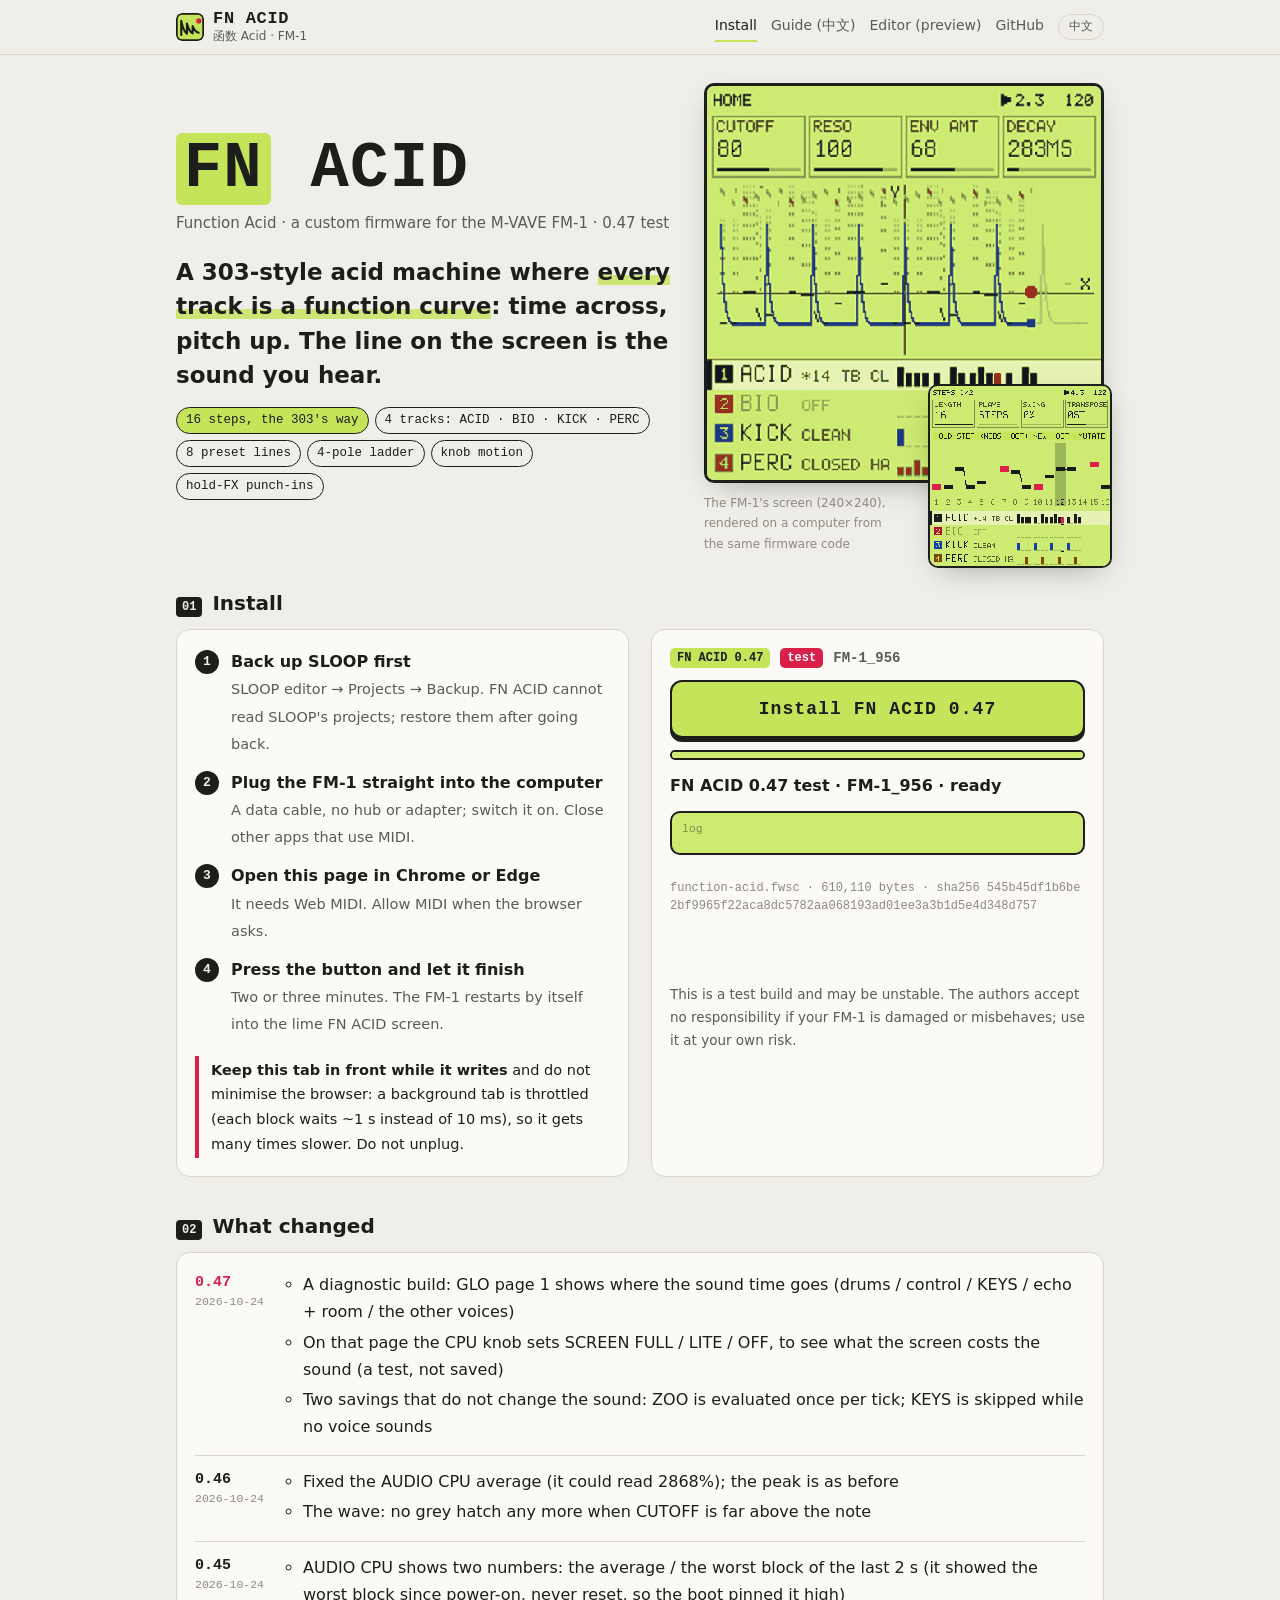
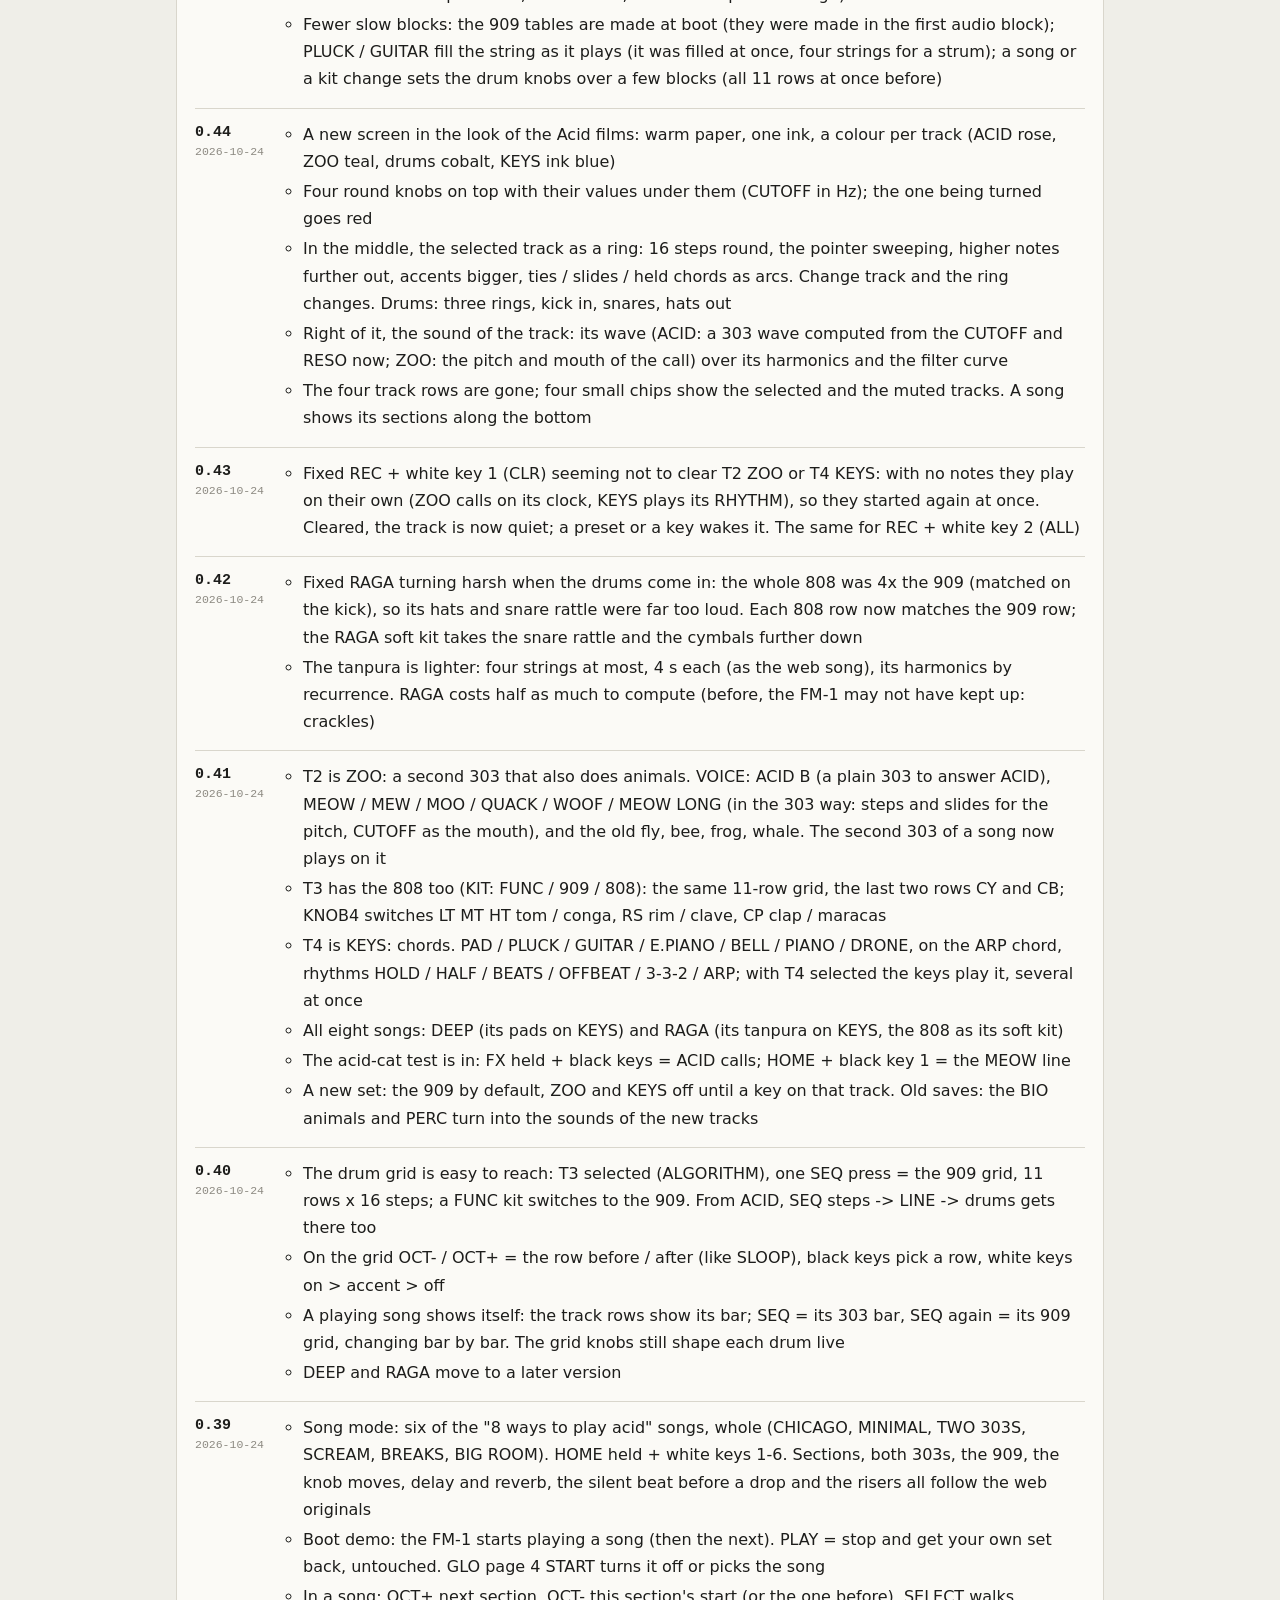
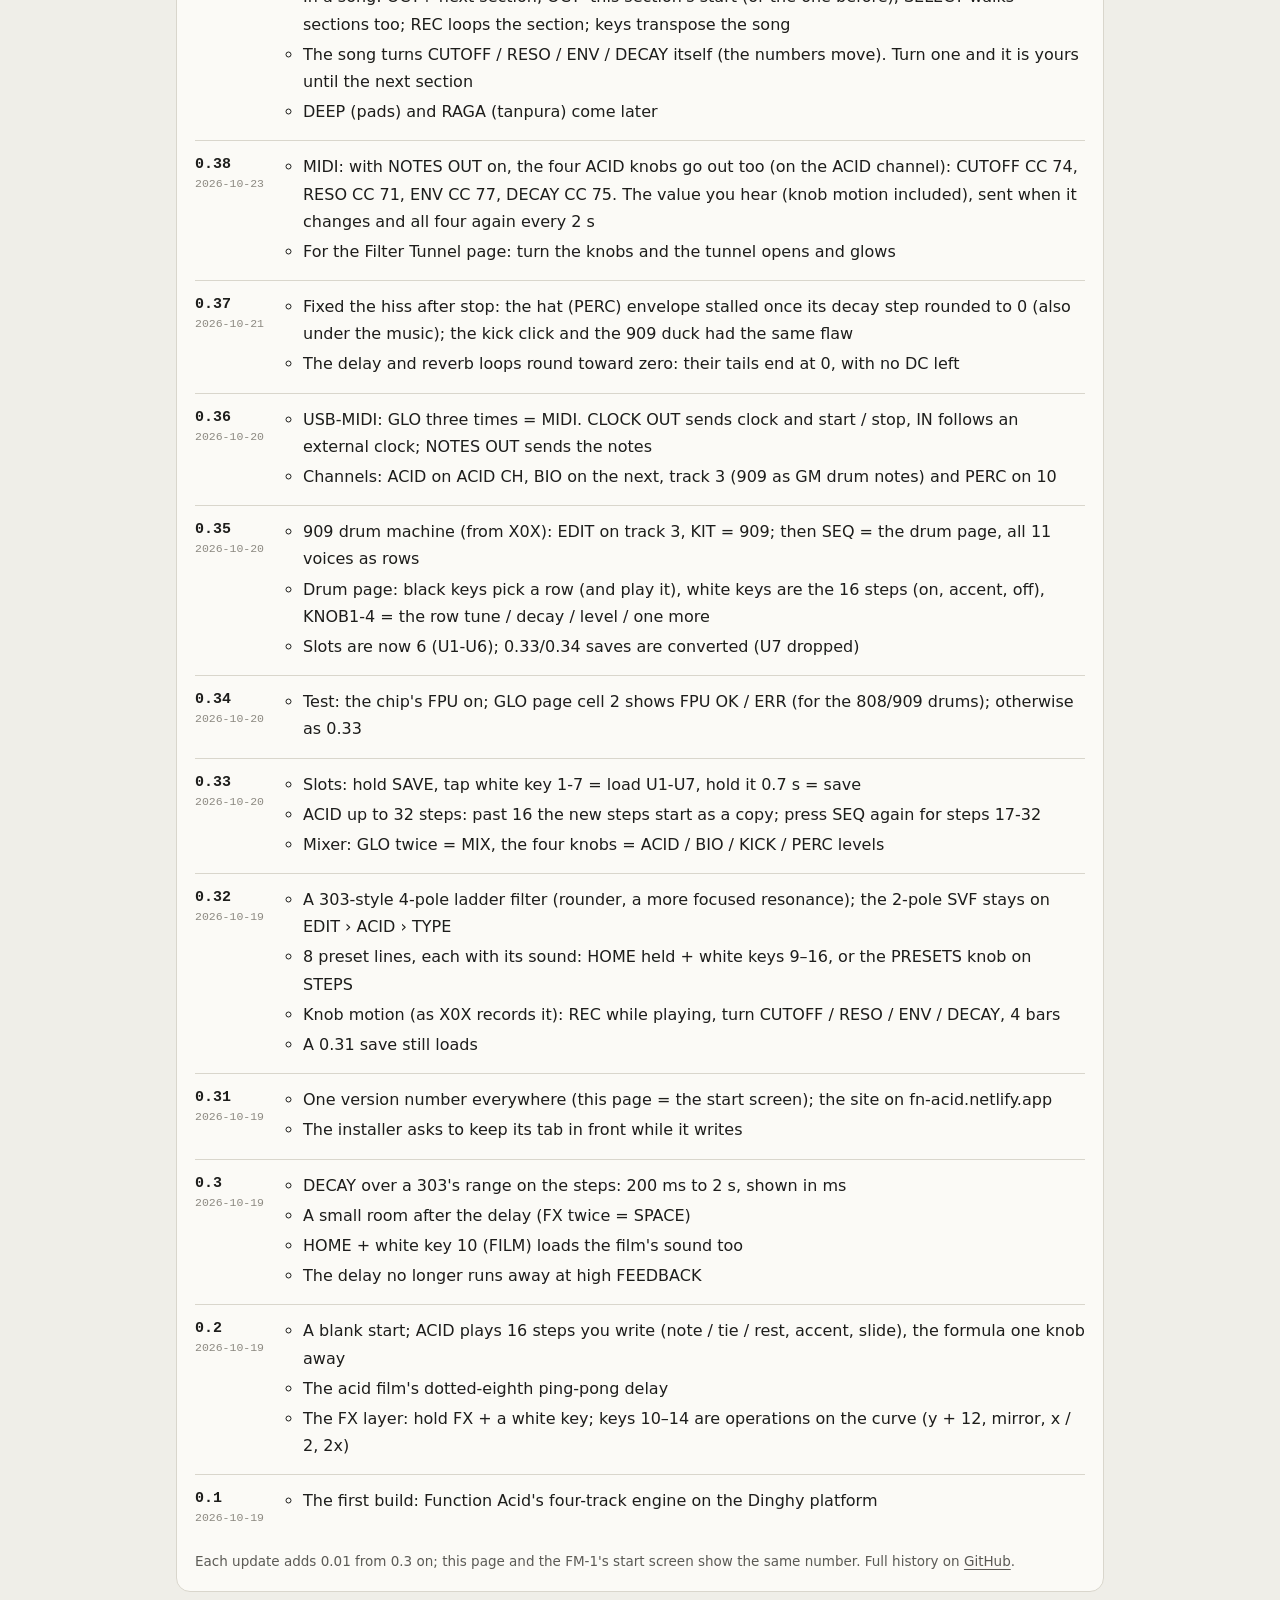
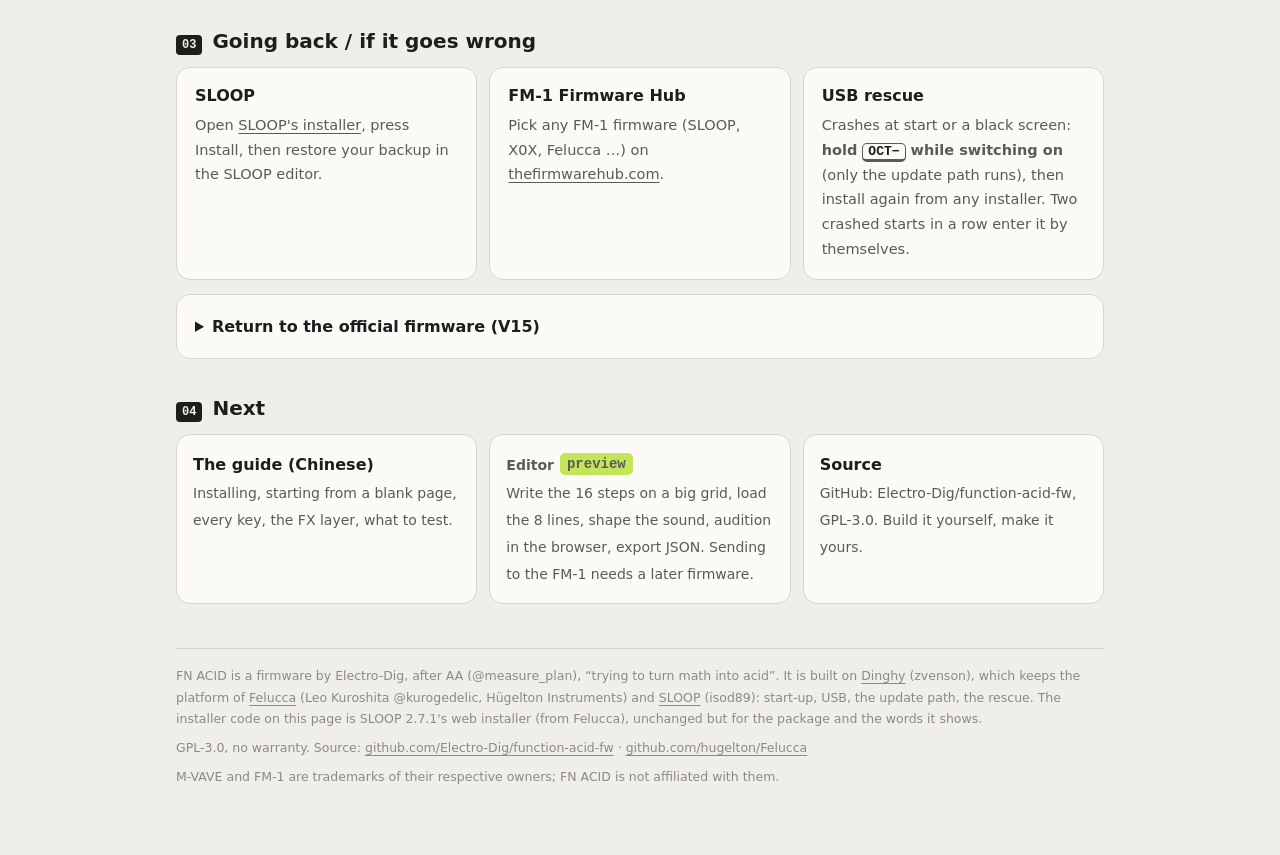
==== commit 6368f841: "FN ACID 0.47 test: an on-device profile of the audio block; a screen test switch The device shows ~4" ====
--- a/web/installer/index.html
+++ b/web/installer/index.html
@@ -8,7 +8,7 @@
 <meta charset="utf-8">
 <meta name="viewport" content="width=device-width, initial-scale=1">
 <title>FN ACID · 函数 Acid 固件安装</title>
-<meta name="description" content="FN ACID 0.46：M-VAVE FM-1 的 303 式 acid 固件，每条轨都是一条函数曲线。用 Chrome / Edge 通过 USB 直接安装。">
+<meta name="description" content="FN ACID 0.47：M-VAVE FM-1 的 303 式 acid 固件，每条轨都是一条函数曲线。用 Chrome / Edge 通过 USB 直接安装。">
 <meta name="theme-color" content="#c4e45a">
 <link rel="icon" href="data:image/svg+xml,%3Csvg%20viewBox%3D%220%200%2032%2032%22%20width%3D%2264%22%20height%3D%2264%22%20aria-hidden%3D%22true%22%3E%3Crect%20x%3D%221%22%20y%3D%221%22%20width%3D%2230%22%20height%3D%2230%22%20rx%3D%226%22%20fill%3D%22%23c4e45a%22%20stroke%3D%22%231d1d1b%22%20stroke-width%3D%222%22/%3E%3Cpath%20d%3D%22M6%2025V9c1.6%208%203.6%2012.6%206.5%2014.5V12c1.6%206.2%203.4%209.8%206.5%2011.2V15c1.5%204%203.3%206.6%207%207.6%22%20fill%3D%22none%22%20stroke%3D%22%231d1d1b%22%20stroke-width%3D%222.4%22%20stroke-linecap%3D%22round%22%20stroke-linejoin%3D%22round%22/%3E%3Ccircle%20cx%3D%2226%22%20cy%3D%229%22%20r%3D%223%22%20fill%3D%22%23d8204a%22/%3E%3C/svg%3E">
 <style>
@@ -149,7 +149,7 @@
   <section class="hero">
     <div>
       <h1><span class="fn">FN</span> ACID</h1>
-      <p class="sub"><span data-l="zh">函数 Acid · M-VAVE FM-1 的自制固件 · 0.46 测试版</span><span data-l="en">Function Acid · a custom firmware for the M-VAVE FM-1 · 0.46 test</span></p>
+      <p class="sub"><span data-l="zh">函数 Acid · M-VAVE FM-1 的自制固件 · 0.47 测试版</span><span data-l="en">Function Acid · a custom firmware for the M-VAVE FM-1 · 0.47 test</span></p>
       <p class="one" data-l="zh">一台 303 式的 acid 机器，<em>每条轨都是一条函数曲线</em>：横轴是时间，纵轴是音高，屏幕上画出来的线，就是你听到的声音。</p>
       <p class="one" data-l="en">A 303-style acid machine where <em>every track is a function curve</em>: time across, pitch up. The line on the screen is the sound you hear.</p>
       <ul class="chips">
@@ -185,12 +185,12 @@
         <p class="warn" style="margin:6px 0 0"><span data-l="zh"><b>写入时别切走这个标签页</b>，也别最小化浏览器：后台标签页会被浏览器限速，每块数据之间的等待从 10 毫秒变成约 1 秒，整个过程会慢好几倍。也别拔线。</span><span data-l="en"><b>Keep this tab in front while it writes</b> and do not minimise the browser: a background tab is throttled (each block waits ~1 s instead of 10 ms), so it gets many times slower. Do not unplug.</span></p>
       </div>
       <div class="card go-box">
-        <div class="ver"><span class="pill">FN ACID 0.46</span><span class="pill red" data-l="zh">测试版</span><span class="pill red" data-l="en">test</span><span class="dim">FM-1_956</span></div>
+        <div class="ver"><span class="pill">FN ACID 0.47</span><span class="pill red" data-l="zh">测试版</span><span class="pill red" data-l="en">test</span><span class="dim">FM-1_956</span></div>
         <button id="go" disabled data-t="install"></button>
         <progress id="bar" max="100" value="0"></progress>
         <p id="status" role="status" aria-live="polite"></p>
         <pre id="log" class="lcd"></pre>
-        <p class="meta">function-acid.fwsc · 610,110 bytes · sha256 dddb6e85f79d3e1e205aefa37cba9b93c978de1b278bb55ad054c2e36c58aa86</p>
+        <p class="meta">function-acid.fwsc · 610,110 bytes · sha256 545b45df1b6be2bf9965f22aca8dc5782aa068193ad01ee3a3b1d5e4d348d757</p>
         <p><button id="app" class="ed" hidden data-t="appInstall"></button></p>
         <p class="small" style="margin:0"><span data-l="zh">这是测试版，可能不稳定。自制固件造成的任何损坏或问题，作者不承担责任，请自行判断是否使用。</span><span data-l="en">This is a test build and may be unstable. The authors accept no responsibility if your FM-1 is damaged or misbehaves; use it at your own risk.</span></p>
       </div>
@@ -201,7 +201,8 @@
     <h2><span class="no">02</span><span data-l="zh">每一版改了什么</span><span data-l="en">What changed</span></h2>
     <div class="card">
       <ul class="log-list">
-        <li class="now"><div class="v">0.46<small>2026-10-24</small></div><div><ul data-l="zh"><li>修 AUDIO CPU 的平均值算错（会显示 2868% 这种数）；峰值不变</li><li>波形窗：CUTOFF 开得很大时不再画成一片竖线</li></ul><ul data-l="en"><li>Fixed the AUDIO CPU average (it could read 2868%); the peak is as before</li><li>The wave: no grey hatch any more when CUTOFF is far above the note</li></ul></div></li>
+        <li class="now"><div class="v">0.47<small>2026-10-24</small></div><div><ul data-l="zh"><li>测负载用的诊断版：GLO 第 1 页右边显示声音各部分占多少（鼓 / CONTROL / KEYS / 回声+混响 / 其余声部）</li><li>同一页拧 CPU 那一格的旋钮：SCREEN FULL / LITE / OFF，看画面对声音负载的影响（只是试验，不存）</li><li>两处不改声音的省算：ZOO 的叫声每次只算一遍；KEYS 没有声部在响时整段跳过</li></ul><ul data-l="en"><li>A diagnostic build: GLO page 1 shows where the sound time goes (drums / control / KEYS / echo + room / the other voices)</li><li>On that page the CPU knob sets SCREEN FULL / LITE / OFF, to see what the screen costs the sound (a test, not saved)</li><li>Two savings that do not change the sound: ZOO is evaluated once per tick; KEYS is skipped while no voice sounds</li></ul></div></li>
+        <li><div class="v">0.46<small>2026-10-24</small></div><div><ul data-l="zh"><li>修 AUDIO CPU 的平均值算错（会显示 2868% 这种数）；峰值不变</li><li>波形窗：CUTOFF 开得很大时不再画成一片竖线</li></ul><ul data-l="en"><li>Fixed the AUDIO CPU average (it could read 2868%); the peak is as before</li><li>The wave: no grey hatch any more when CUTOFF is far above the note</li></ul></div></li>
         <li><div class="v">0.45<small>2026-10-24</small></div><div><ul data-l="zh"><li>AUDIO CPU 改成两个数：平均 / 最近 2 秒最差的一块（之前只显示开机以来最差的一块，永远不归零，所以开机那一下就把它钉在高位）</li><li>去掉几处一下子算很多的地方：909 的表在开机时做好（之前在第一块声音里做）；KEYS 的 PLUCK / GUITAR 起音时边弹边填琴弦（之前一下填满，扫弦一次 4 根）；换曲子 / 换鼓组时旋钮分几块设完（之前 11 行一次设完）</li></ul><ul data-l="en"><li>AUDIO CPU shows two numbers: the average / the worst block of the last 2 s (it showed the worst block since power-on, never reset, so the boot pinned it high)</li><li>Fewer slow blocks: the 909 tables are made at boot (they were made in the first audio block); PLUCK / GUITAR fill the string as it plays (it was filled at once, four strings for a strum); a song or a kit change sets the drum knobs over a few blocks (all 11 rows at once before)</li></ul></div></li>
         <li><div class="v">0.44<small>2026-10-24</small></div><div><ul data-l="zh"><li>新界面：换成 Acid 视频的视觉。暖白底、一种墨线，每条轨一个颜色（ACID 玫红、ZOO 青绿、鼓 钴蓝、KEYS 墨蓝）</li><li>上面是四个圆旋钮，读数直接写在下面（CUTOFF 显示 Hz）；正在拧的那个变红</li><li>中间是当前轨的转盘：一圈 16 步，指针扫过当前这一步，音越高点越往外，重音点更大，连音 / 滑音 / 按住的和弦是一段弧。切轨道，转盘就换成那条轨。鼓是三圈：里圈底鼓，中圈军鼓 / 拍手 / 通鼓，外圈镲</li><li>右边是这条轨的声音：上面波形（ACID 是按当前 CUTOFF / RESO 算出来的 303 波形，ZOO 是叫声的音高和嘴型），下面是谐波和滤波曲线</li><li>去掉了下面四排轨道条；右下四个小色块表示选的是哪条轨、哪条静音了。放曲子时底部是一条段落带</li></ul><ul data-l="en"><li>A new screen in the look of the Acid films: warm paper, one ink, a colour per track (ACID rose, ZOO teal, drums cobalt, KEYS ink blue)</li><li>Four round knobs on top with their values under them (CUTOFF in Hz); the one being turned goes red</li><li>In the middle, the selected track as a ring: 16 steps round, the pointer sweeping, higher notes further out, accents bigger, ties / slides / held chords as arcs. Change track and the ring changes. Drums: three rings, kick in, snares, hats out</li><li>Right of it, the sound of the track: its wave (ACID: a 303 wave computed from the CUTOFF and RESO now; ZOO: the pitch and mouth of the call) over its harmonics and the filter curve</li><li>The four track rows are gone; four small chips show the selected and the muted tracks. A song shows its sections along the bottom</li></ul></div></li>
         <li><div class="v">0.43<small>2026-10-24</small></div><div><ul data-l="zh"><li>修 REC + 白键 1（CLR）在第 2 轨 ZOO、第 4 轨 KEYS 上好像清不掉：这两条轨没有音符时会自己弹（ZOO 按自己的节拍叫，KEYS 按 RHYTHM 弹和弦），清完立刻又自己弹起来。现在清完这条轨就安静；要它自己弹，拧 PRESETS 选个预设或弹一下琴键。REC + 白键 2（ALL）也一样</li></ul><ul data-l="en"><li>Fixed REC + white key 1 (CLR) seeming not to clear T2 ZOO or T4 KEYS: with no notes they play on their own (ZOO calls on its clock, KEYS plays its RHYTHM), so they started again at once. Cleared, the track is now quiet; a preset or a key wakes it. The same for REC + white key 2 (ALL)</li></ul></div></li>
@@ -571,7 +572,7 @@
  "zh": {
   "intro": "用 USB 把 FM-1 直接接到电脑上（Chrome 或 Edge）。",
   "warn": "写入时不要拔 USB 线。",
-  "install": "安装 FN ACID 0.46",
+  "install": "安装 FN ACID 0.47",
   "other": "English",
   "editor": "编辑器",
   "edOffline": "下载编辑器",
@@ -616,7 +617,7 @@
  "en": {
   "intro": "Connect the FM-1 straight to the computer by USB (Chrome or Edge).",
   "warn": "Do not unplug the USB cable while writing.",
-  "install": "Install FN ACID 0.46",
+  "install": "Install FN ACID 0.47",
   "other": "中文",
   "editor": "Editor",
   "edOffline": "Download the editor",
@@ -690,7 +691,7 @@
 const say = (txt) => { lastKey = null; $("status").textContent = txt; };
 const log = (t) => { $("log").textContent += t + "\n"; };
 let image = null;
-const meta = {"version": "0.46 test", "product": "FM-1_956", "pkg": "function-acid.fwsc", "sha256": "dddb6e85f79d3e1e205aefa37cba9b93c978de1b278bb55ad054c2e36c58aa86"};
+const meta = {"version": "0.47 test", "product": "FM-1_956", "pkg": "function-acid.fwsc", "sha256": "545b45df1b6be2bf9965f22aca8dc5782aa068193ad01ee3a3b1d5e4d348d757"};
 
 let writing = false, stock = null;
 const lockAll = (on) => {
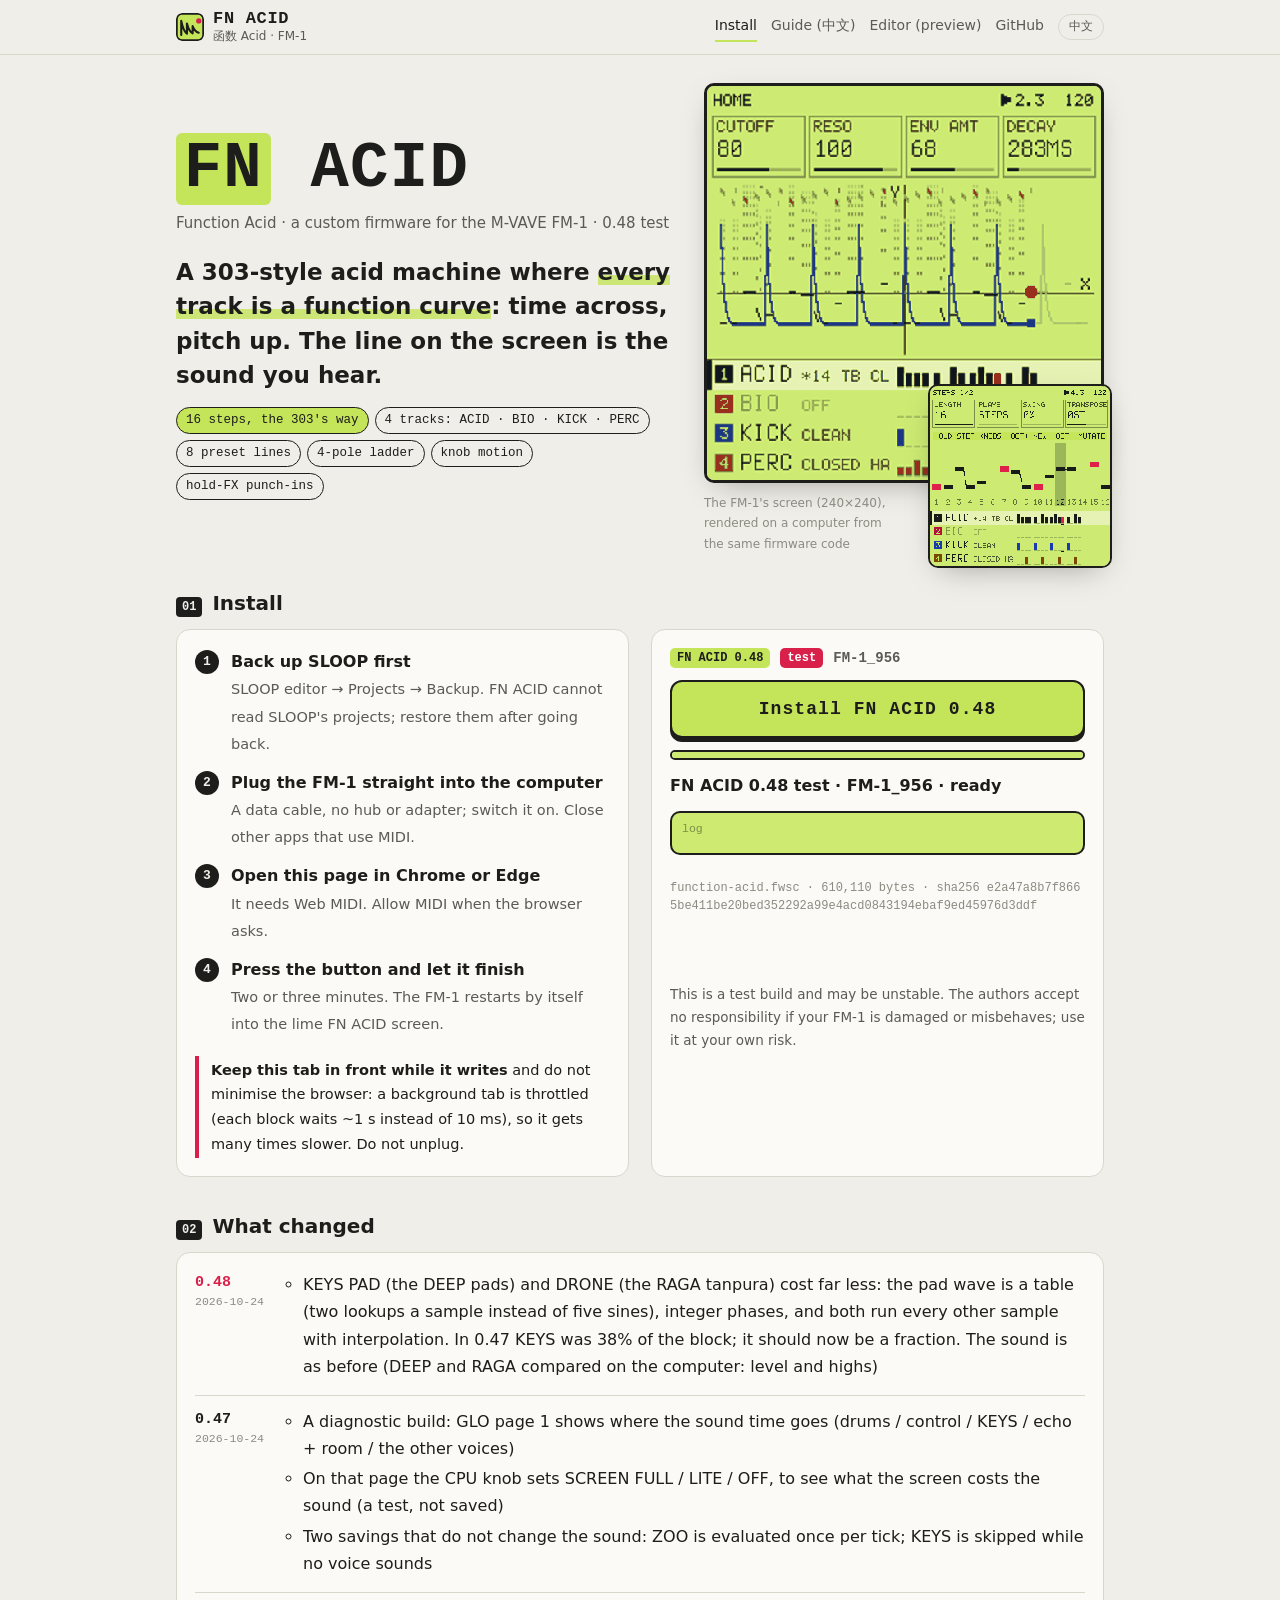
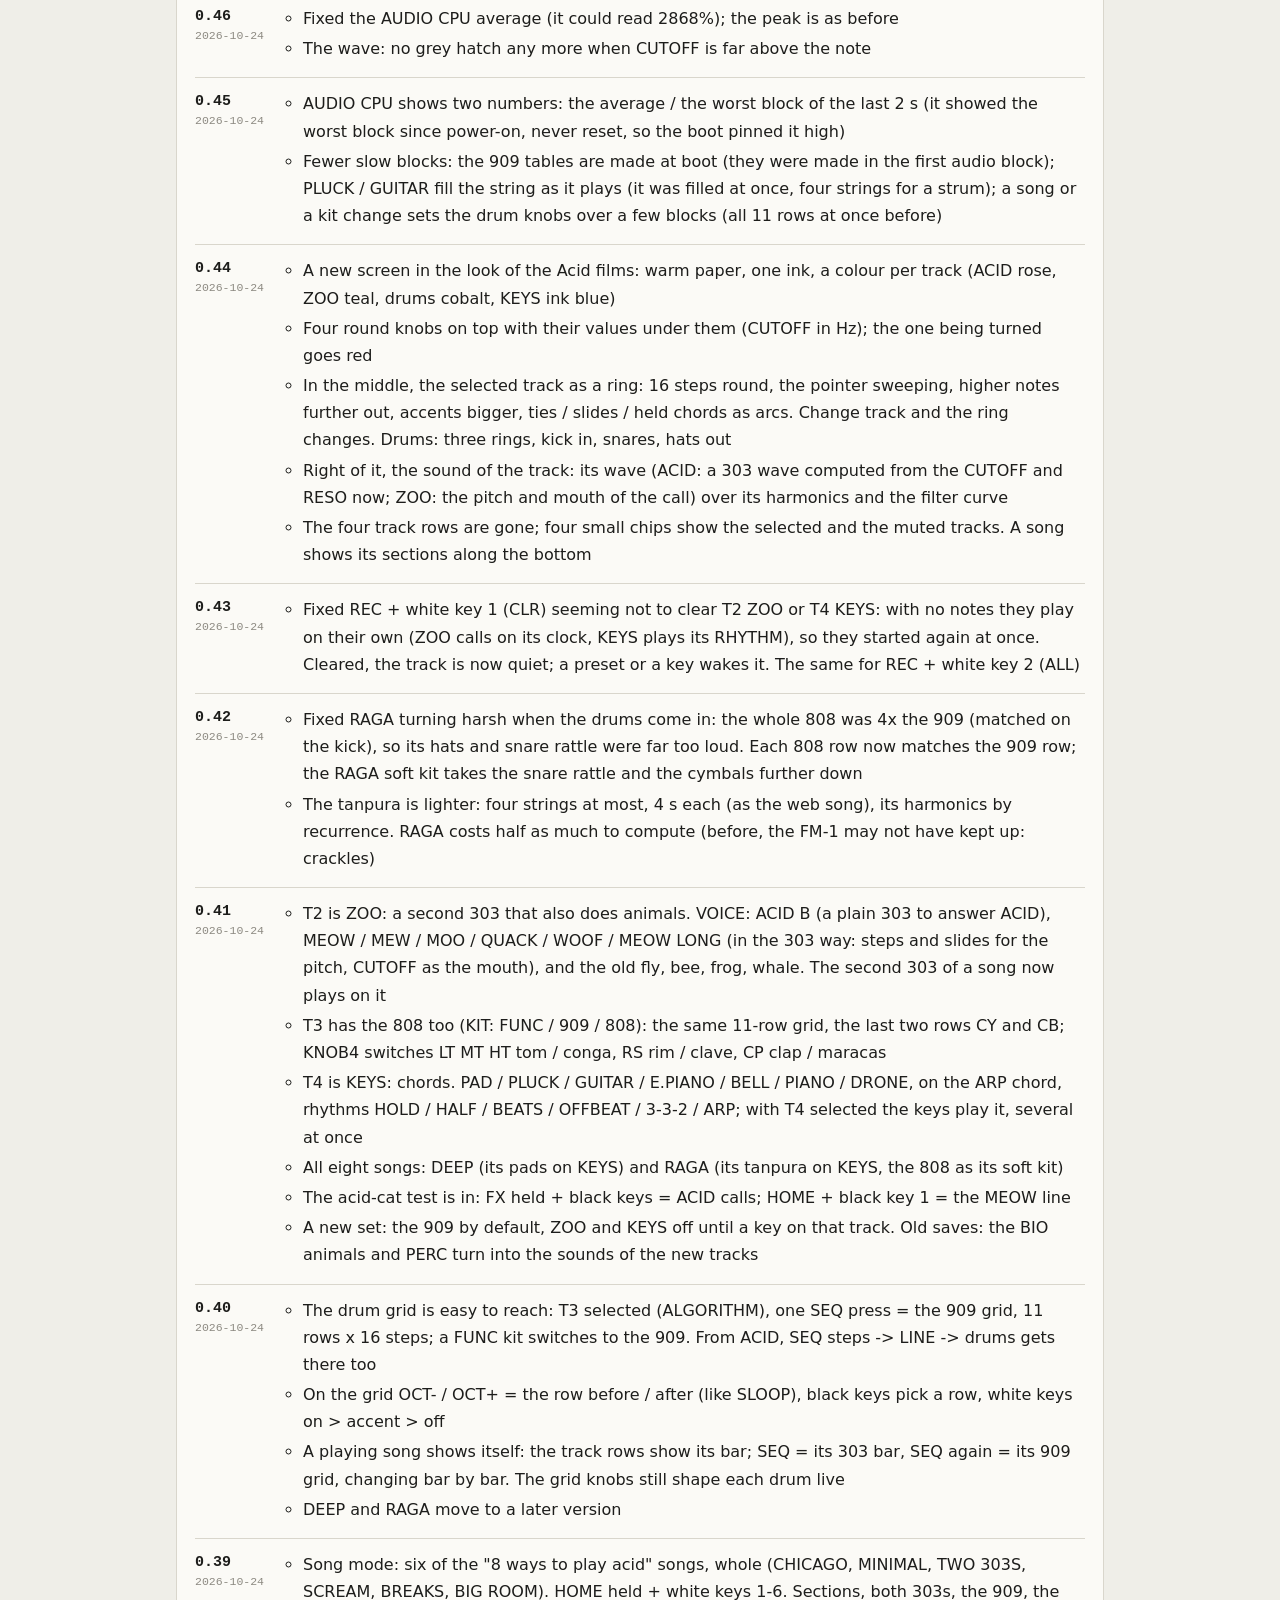
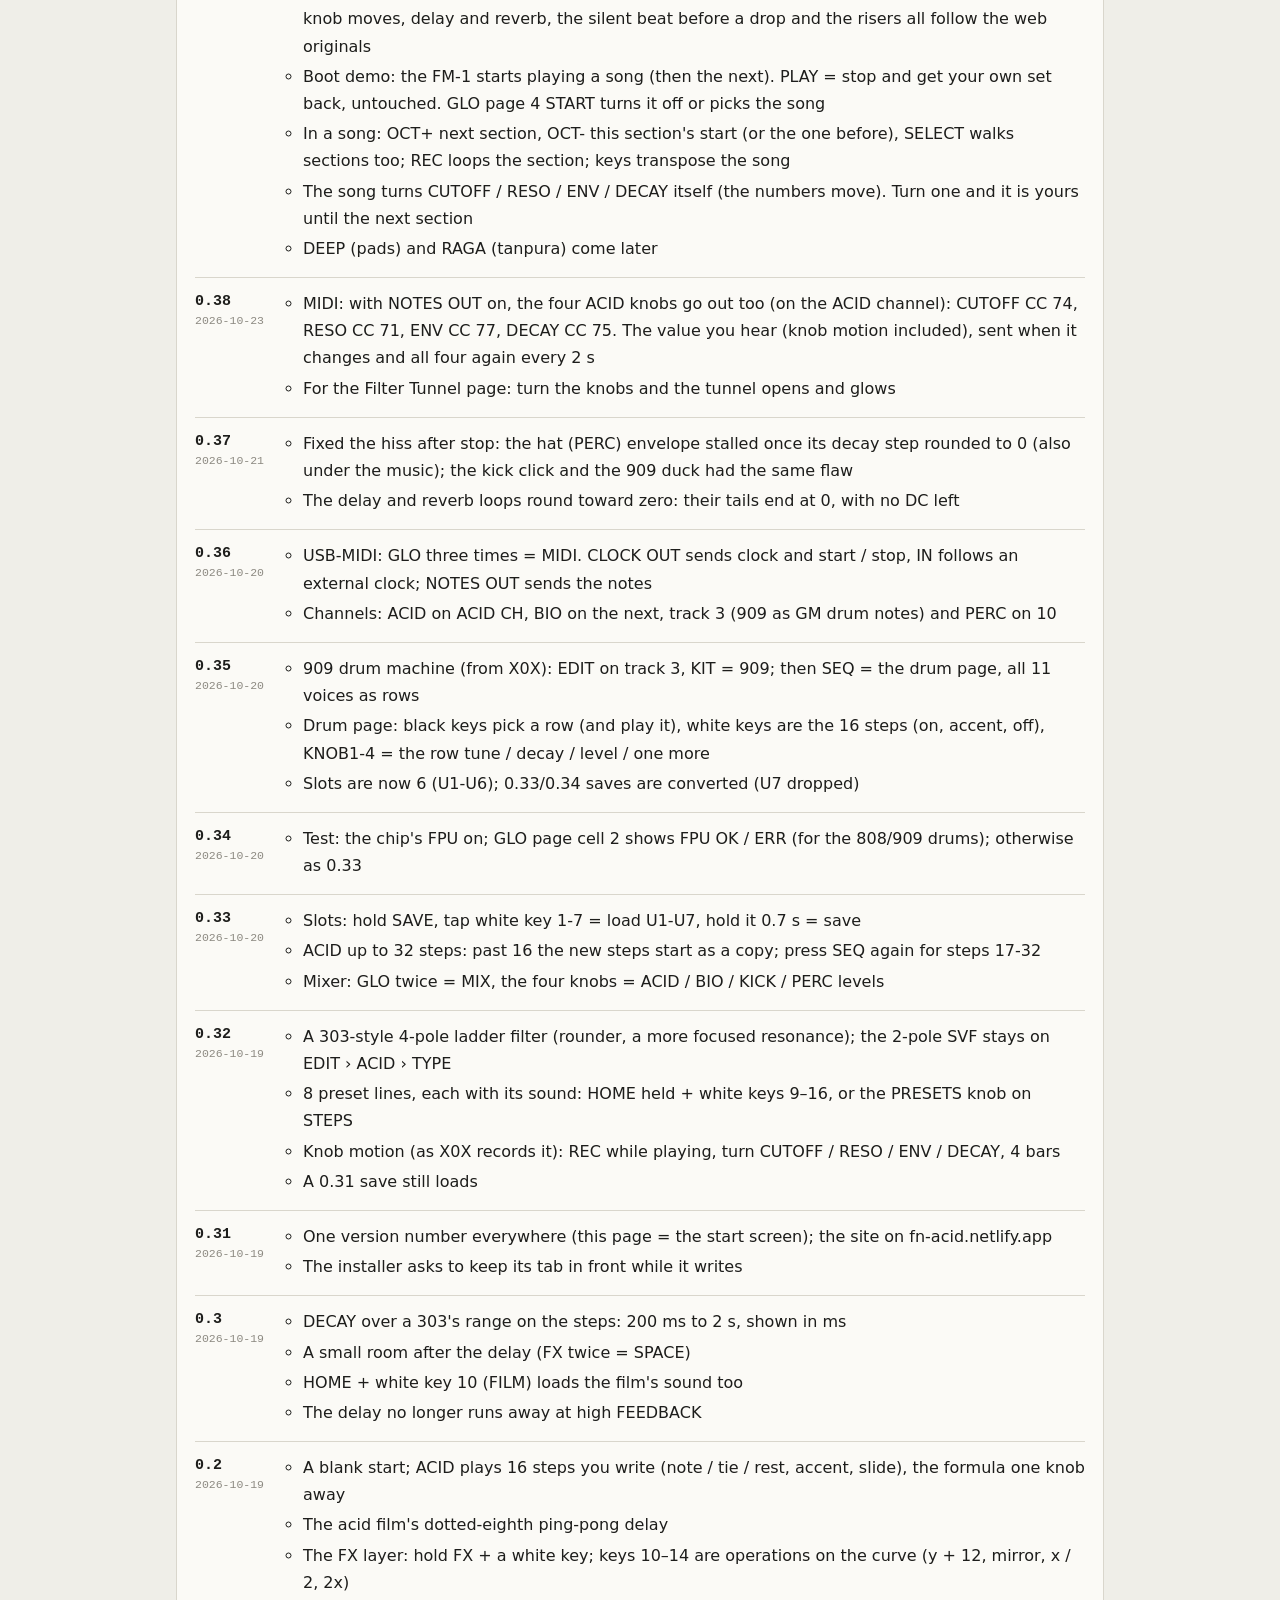
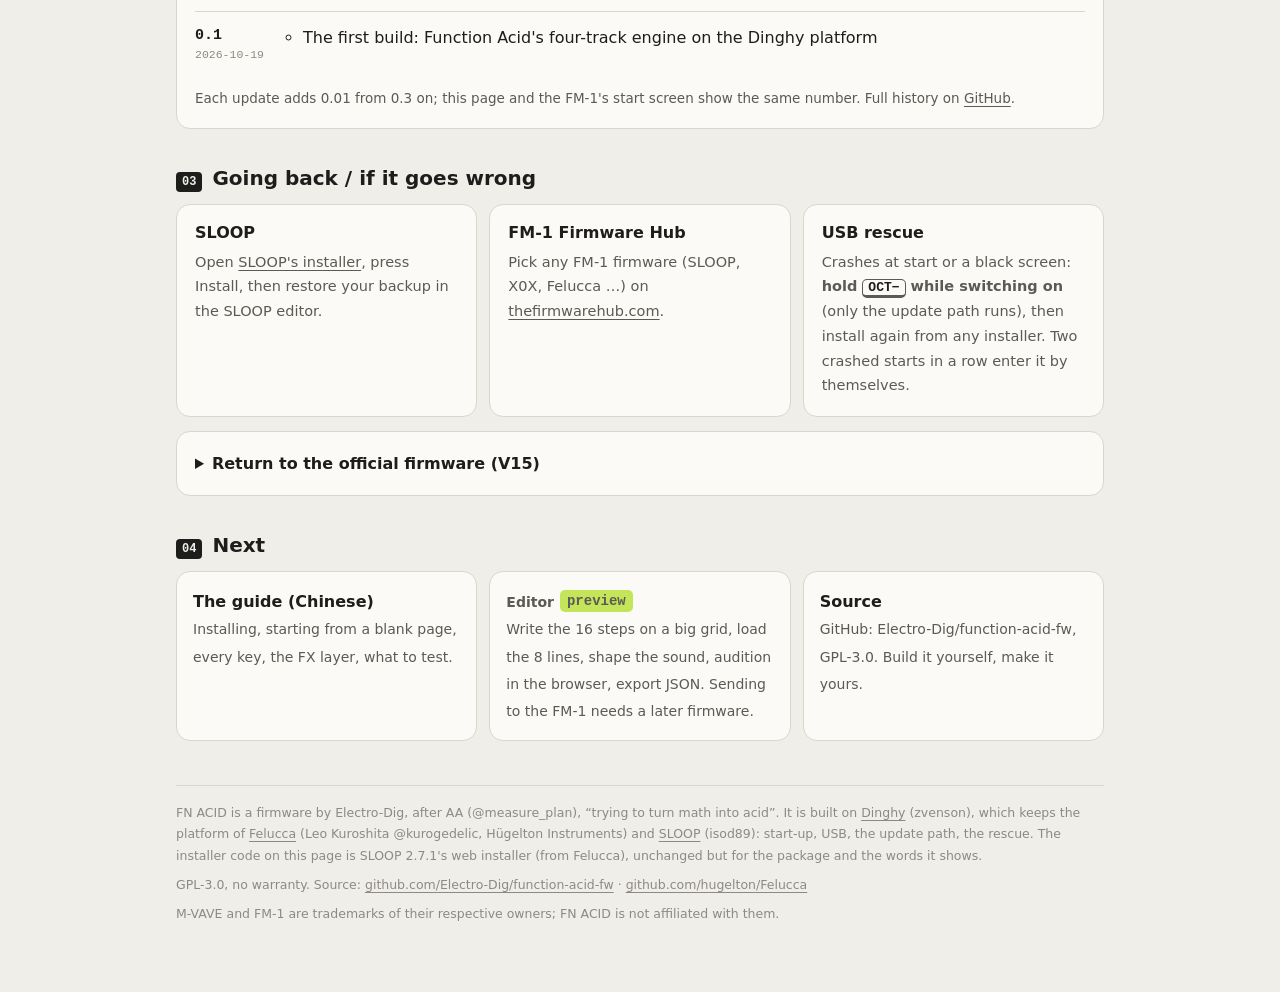
==== commit 9c1a7969: "FN ACID 0.48 test: KEYS PAD / DRONE at a fraction of the cost The 0.47 profile on the FM-1 (DEEP, 69" ====
--- a/web/installer/index.html
+++ b/web/installer/index.html
@@ -8,7 +8,7 @@
 <meta charset="utf-8">
 <meta name="viewport" content="width=device-width, initial-scale=1">
 <title>FN ACID · 函数 Acid 固件安装</title>
-<meta name="description" content="FN ACID 0.47：M-VAVE FM-1 的 303 式 acid 固件，每条轨都是一条函数曲线。用 Chrome / Edge 通过 USB 直接安装。">
+<meta name="description" content="FN ACID 0.48：M-VAVE FM-1 的 303 式 acid 固件，每条轨都是一条函数曲线。用 Chrome / Edge 通过 USB 直接安装。">
 <meta name="theme-color" content="#c4e45a">
 <link rel="icon" href="data:image/svg+xml,%3Csvg%20viewBox%3D%220%200%2032%2032%22%20width%3D%2264%22%20height%3D%2264%22%20aria-hidden%3D%22true%22%3E%3Crect%20x%3D%221%22%20y%3D%221%22%20width%3D%2230%22%20height%3D%2230%22%20rx%3D%226%22%20fill%3D%22%23c4e45a%22%20stroke%3D%22%231d1d1b%22%20stroke-width%3D%222%22/%3E%3Cpath%20d%3D%22M6%2025V9c1.6%208%203.6%2012.6%206.5%2014.5V12c1.6%206.2%203.4%209.8%206.5%2011.2V15c1.5%204%203.3%206.6%207%207.6%22%20fill%3D%22none%22%20stroke%3D%22%231d1d1b%22%20stroke-width%3D%222.4%22%20stroke-linecap%3D%22round%22%20stroke-linejoin%3D%22round%22/%3E%3Ccircle%20cx%3D%2226%22%20cy%3D%229%22%20r%3D%223%22%20fill%3D%22%23d8204a%22/%3E%3C/svg%3E">
 <style>
@@ -149,7 +149,7 @@
   <section class="hero">
     <div>
       <h1><span class="fn">FN</span> ACID</h1>
-      <p class="sub"><span data-l="zh">函数 Acid · M-VAVE FM-1 的自制固件 · 0.47 测试版</span><span data-l="en">Function Acid · a custom firmware for the M-VAVE FM-1 · 0.47 test</span></p>
+      <p class="sub"><span data-l="zh">函数 Acid · M-VAVE FM-1 的自制固件 · 0.48 测试版</span><span data-l="en">Function Acid · a custom firmware for the M-VAVE FM-1 · 0.48 test</span></p>
       <p class="one" data-l="zh">一台 303 式的 acid 机器，<em>每条轨都是一条函数曲线</em>：横轴是时间，纵轴是音高，屏幕上画出来的线，就是你听到的声音。</p>
       <p class="one" data-l="en">A 303-style acid machine where <em>every track is a function curve</em>: time across, pitch up. The line on the screen is the sound you hear.</p>
       <ul class="chips">
@@ -185,12 +185,12 @@
         <p class="warn" style="margin:6px 0 0"><span data-l="zh"><b>写入时别切走这个标签页</b>，也别最小化浏览器：后台标签页会被浏览器限速，每块数据之间的等待从 10 毫秒变成约 1 秒，整个过程会慢好几倍。也别拔线。</span><span data-l="en"><b>Keep this tab in front while it writes</b> and do not minimise the browser: a background tab is throttled (each block waits ~1 s instead of 10 ms), so it gets many times slower. Do not unplug.</span></p>
       </div>
       <div class="card go-box">
-        <div class="ver"><span class="pill">FN ACID 0.47</span><span class="pill red" data-l="zh">测试版</span><span class="pill red" data-l="en">test</span><span class="dim">FM-1_956</span></div>
+        <div class="ver"><span class="pill">FN ACID 0.48</span><span class="pill red" data-l="zh">测试版</span><span class="pill red" data-l="en">test</span><span class="dim">FM-1_956</span></div>
         <button id="go" disabled data-t="install"></button>
         <progress id="bar" max="100" value="0"></progress>
         <p id="status" role="status" aria-live="polite"></p>
         <pre id="log" class="lcd"></pre>
-        <p class="meta">function-acid.fwsc · 610,110 bytes · sha256 545b45df1b6be2bf9965f22aca8dc5782aa068193ad01ee3a3b1d5e4d348d757</p>
+        <p class="meta">function-acid.fwsc · 610,110 bytes · sha256 e2a47a8b7f8665be411be20bed352292a99e4acd0843194ebaf9ed45976d3ddf</p>
         <p><button id="app" class="ed" hidden data-t="appInstall"></button></p>
         <p class="small" style="margin:0"><span data-l="zh">这是测试版，可能不稳定。自制固件造成的任何损坏或问题，作者不承担责任，请自行判断是否使用。</span><span data-l="en">This is a test build and may be unstable. The authors accept no responsibility if your FM-1 is damaged or misbehaves; use it at your own risk.</span></p>
       </div>
@@ -201,7 +201,8 @@
     <h2><span class="no">02</span><span data-l="zh">每一版改了什么</span><span data-l="en">What changed</span></h2>
     <div class="card">
       <ul class="log-list">
-        <li class="now"><div class="v">0.47<small>2026-10-24</small></div><div><ul data-l="zh"><li>测负载用的诊断版：GLO 第 1 页右边显示声音各部分占多少（鼓 / CONTROL / KEYS / 回声+混响 / 其余声部）</li><li>同一页拧 CPU 那一格的旋钮：SCREEN FULL / LITE / OFF，看画面对声音负载的影响（只是试验，不存）</li><li>两处不改声音的省算：ZOO 的叫声每次只算一遍；KEYS 没有声部在响时整段跳过</li></ul><ul data-l="en"><li>A diagnostic build: GLO page 1 shows where the sound time goes (drums / control / KEYS / echo + room / the other voices)</li><li>On that page the CPU knob sets SCREEN FULL / LITE / OFF, to see what the screen costs the sound (a test, not saved)</li><li>Two savings that do not change the sound: ZOO is evaluated once per tick; KEYS is skipped while no voice sounds</li></ul></div></li>
+        <li class="now"><div class="v">0.48<small>2026-10-24</small></div><div><ul data-l="zh"><li>KEYS 的 PAD（DEEP 的和弦垫）和 DRONE（RAGA 的坦普拉）省算：波形预先做成表，每个采样只查两次表（以前要算 5 次正弦），相位改用整数，并且每两个采样算一次、中间插值。在 0.47 的分项里 KEYS 占了 38%，这一版应该降到一个零头。声音和以前一样（电脑上对比 DEEP、RAGA 的音量和高频）</li></ul><ul data-l="en"><li>KEYS PAD (the DEEP pads) and DRONE (the RAGA tanpura) cost far less: the pad wave is a table (two lookups a sample instead of five sines), integer phases, and both run every other sample with interpolation. In 0.47 KEYS was 38% of the block; it should now be a fraction. The sound is as before (DEEP and RAGA compared on the computer: level and highs)</li></ul></div></li>
+        <li><div class="v">0.47<small>2026-10-24</small></div><div><ul data-l="zh"><li>测负载用的诊断版：GLO 第 1 页右边显示声音各部分占多少（鼓 / CONTROL / KEYS / 回声+混响 / 其余声部）</li><li>同一页拧 CPU 那一格的旋钮：SCREEN FULL / LITE / OFF，看画面对声音负载的影响（只是试验，不存）</li><li>两处不改声音的省算：ZOO 的叫声每次只算一遍；KEYS 没有声部在响时整段跳过</li></ul><ul data-l="en"><li>A diagnostic build: GLO page 1 shows where the sound time goes (drums / control / KEYS / echo + room / the other voices)</li><li>On that page the CPU knob sets SCREEN FULL / LITE / OFF, to see what the screen costs the sound (a test, not saved)</li><li>Two savings that do not change the sound: ZOO is evaluated once per tick; KEYS is skipped while no voice sounds</li></ul></div></li>
         <li><div class="v">0.46<small>2026-10-24</small></div><div><ul data-l="zh"><li>修 AUDIO CPU 的平均值算错（会显示 2868% 这种数）；峰值不变</li><li>波形窗：CUTOFF 开得很大时不再画成一片竖线</li></ul><ul data-l="en"><li>Fixed the AUDIO CPU average (it could read 2868%); the peak is as before</li><li>The wave: no grey hatch any more when CUTOFF is far above the note</li></ul></div></li>
         <li><div class="v">0.45<small>2026-10-24</small></div><div><ul data-l="zh"><li>AUDIO CPU 改成两个数：平均 / 最近 2 秒最差的一块（之前只显示开机以来最差的一块，永远不归零，所以开机那一下就把它钉在高位）</li><li>去掉几处一下子算很多的地方：909 的表在开机时做好（之前在第一块声音里做）；KEYS 的 PLUCK / GUITAR 起音时边弹边填琴弦（之前一下填满，扫弦一次 4 根）；换曲子 / 换鼓组时旋钮分几块设完（之前 11 行一次设完）</li></ul><ul data-l="en"><li>AUDIO CPU shows two numbers: the average / the worst block of the last 2 s (it showed the worst block since power-on, never reset, so the boot pinned it high)</li><li>Fewer slow blocks: the 909 tables are made at boot (they were made in the first audio block); PLUCK / GUITAR fill the string as it plays (it was filled at once, four strings for a strum); a song or a kit change sets the drum knobs over a few blocks (all 11 rows at once before)</li></ul></div></li>
         <li><div class="v">0.44<small>2026-10-24</small></div><div><ul data-l="zh"><li>新界面：换成 Acid 视频的视觉。暖白底、一种墨线，每条轨一个颜色（ACID 玫红、ZOO 青绿、鼓 钴蓝、KEYS 墨蓝）</li><li>上面是四个圆旋钮，读数直接写在下面（CUTOFF 显示 Hz）；正在拧的那个变红</li><li>中间是当前轨的转盘：一圈 16 步，指针扫过当前这一步，音越高点越往外，重音点更大，连音 / 滑音 / 按住的和弦是一段弧。切轨道，转盘就换成那条轨。鼓是三圈：里圈底鼓，中圈军鼓 / 拍手 / 通鼓，外圈镲</li><li>右边是这条轨的声音：上面波形（ACID 是按当前 CUTOFF / RESO 算出来的 303 波形，ZOO 是叫声的音高和嘴型），下面是谐波和滤波曲线</li><li>去掉了下面四排轨道条；右下四个小色块表示选的是哪条轨、哪条静音了。放曲子时底部是一条段落带</li></ul><ul data-l="en"><li>A new screen in the look of the Acid films: warm paper, one ink, a colour per track (ACID rose, ZOO teal, drums cobalt, KEYS ink blue)</li><li>Four round knobs on top with their values under them (CUTOFF in Hz); the one being turned goes red</li><li>In the middle, the selected track as a ring: 16 steps round, the pointer sweeping, higher notes further out, accents bigger, ties / slides / held chords as arcs. Change track and the ring changes. Drums: three rings, kick in, snares, hats out</li><li>Right of it, the sound of the track: its wave (ACID: a 303 wave computed from the CUTOFF and RESO now; ZOO: the pitch and mouth of the call) over its harmonics and the filter curve</li><li>The four track rows are gone; four small chips show the selected and the muted tracks. A song shows its sections along the bottom</li></ul></div></li>
@@ -572,7 +573,7 @@
  "zh": {
   "intro": "用 USB 把 FM-1 直接接到电脑上（Chrome 或 Edge）。",
   "warn": "写入时不要拔 USB 线。",
-  "install": "安装 FN ACID 0.47",
+  "install": "安装 FN ACID 0.48",
   "other": "English",
   "editor": "编辑器",
   "edOffline": "下载编辑器",
@@ -617,7 +618,7 @@
  "en": {
   "intro": "Connect the FM-1 straight to the computer by USB (Chrome or Edge).",
   "warn": "Do not unplug the USB cable while writing.",
-  "install": "Install FN ACID 0.47",
+  "install": "Install FN ACID 0.48",
   "other": "中文",
   "editor": "Editor",
   "edOffline": "Download the editor",
@@ -691,7 +692,7 @@
 const say = (txt) => { lastKey = null; $("status").textContent = txt; };
 const log = (t) => { $("log").textContent += t + "\n"; };
 let image = null;
-const meta = {"version": "0.47 test", "product": "FM-1_956", "pkg": "function-acid.fwsc", "sha256": "545b45df1b6be2bf9965f22aca8dc5782aa068193ad01ee3a3b1d5e4d348d757"};
+const meta = {"version": "0.48 test", "product": "FM-1_956", "pkg": "function-acid.fwsc", "sha256": "e2a47a8b7f8665be411be20bed352292a99e4acd0843194ebaf9ed45976d3ddf"};
 
 let writing = false, stock = null;
 const lockAll = (on) => {
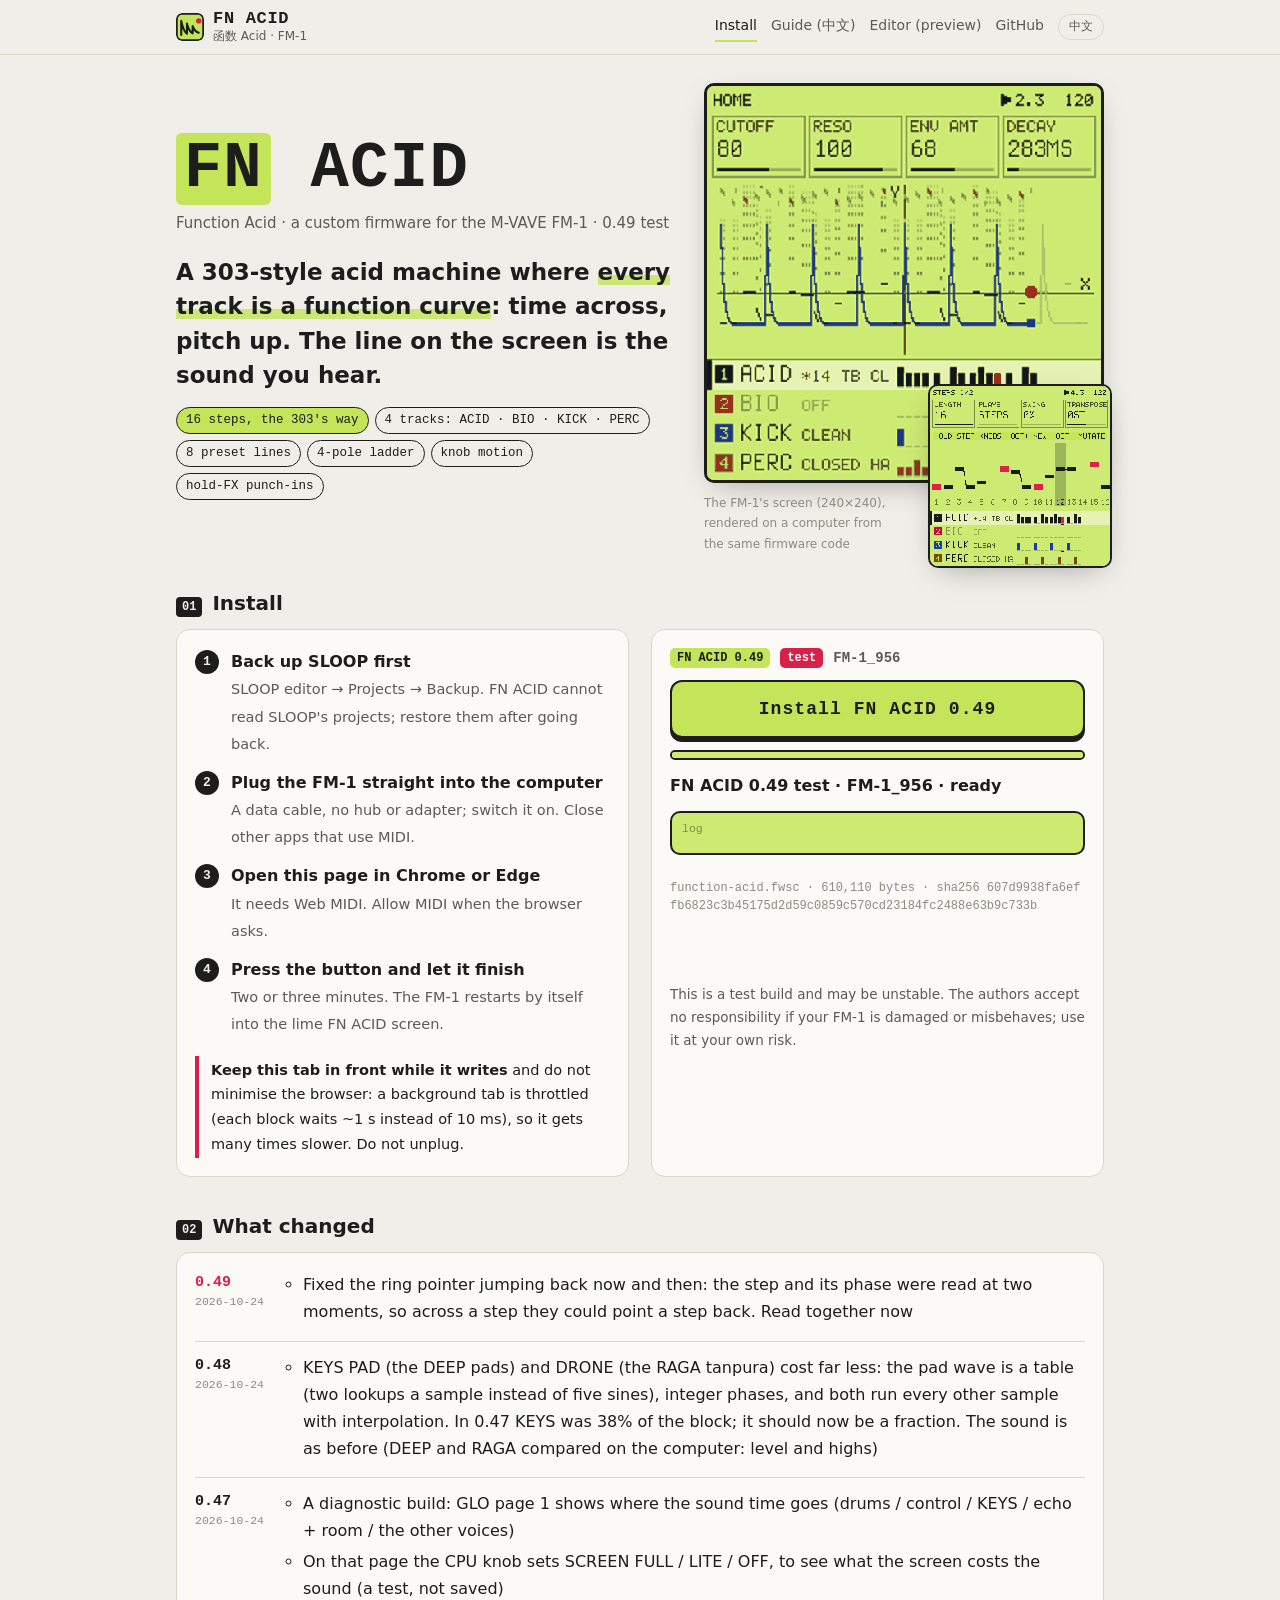
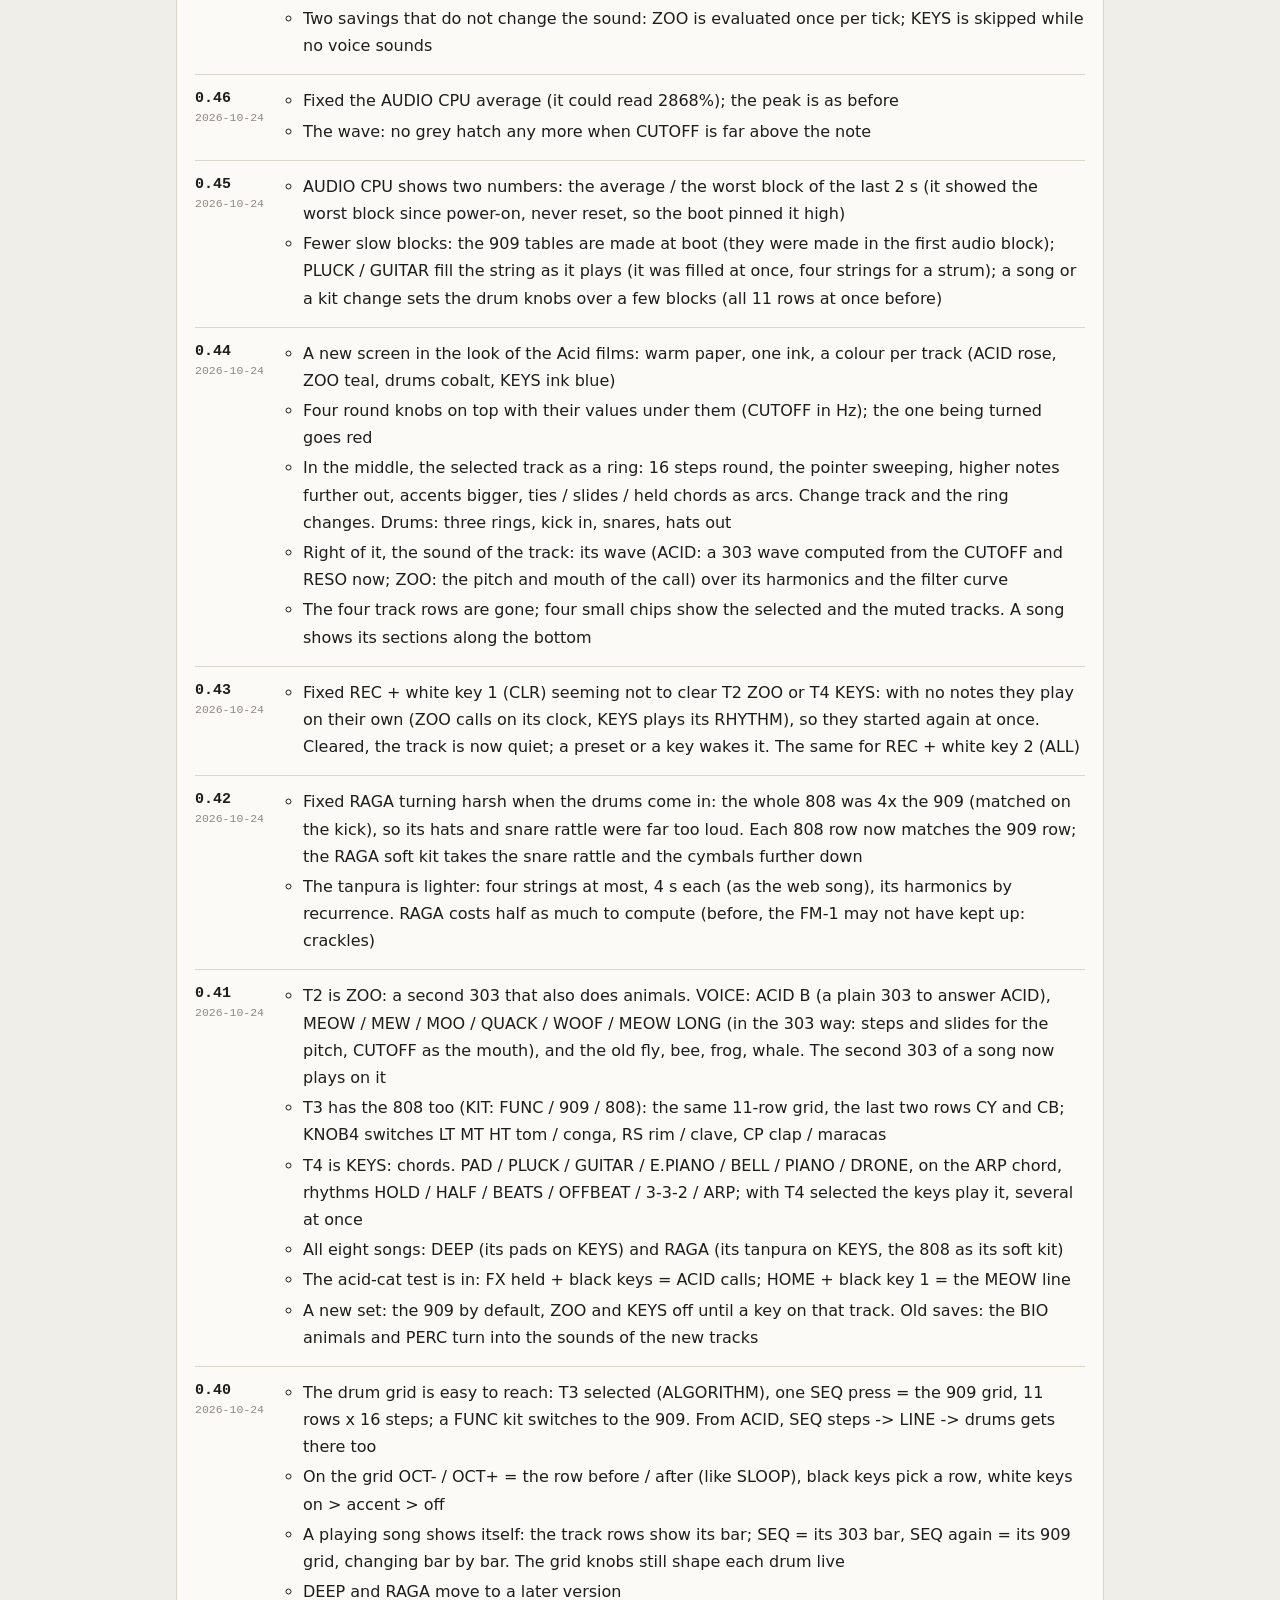
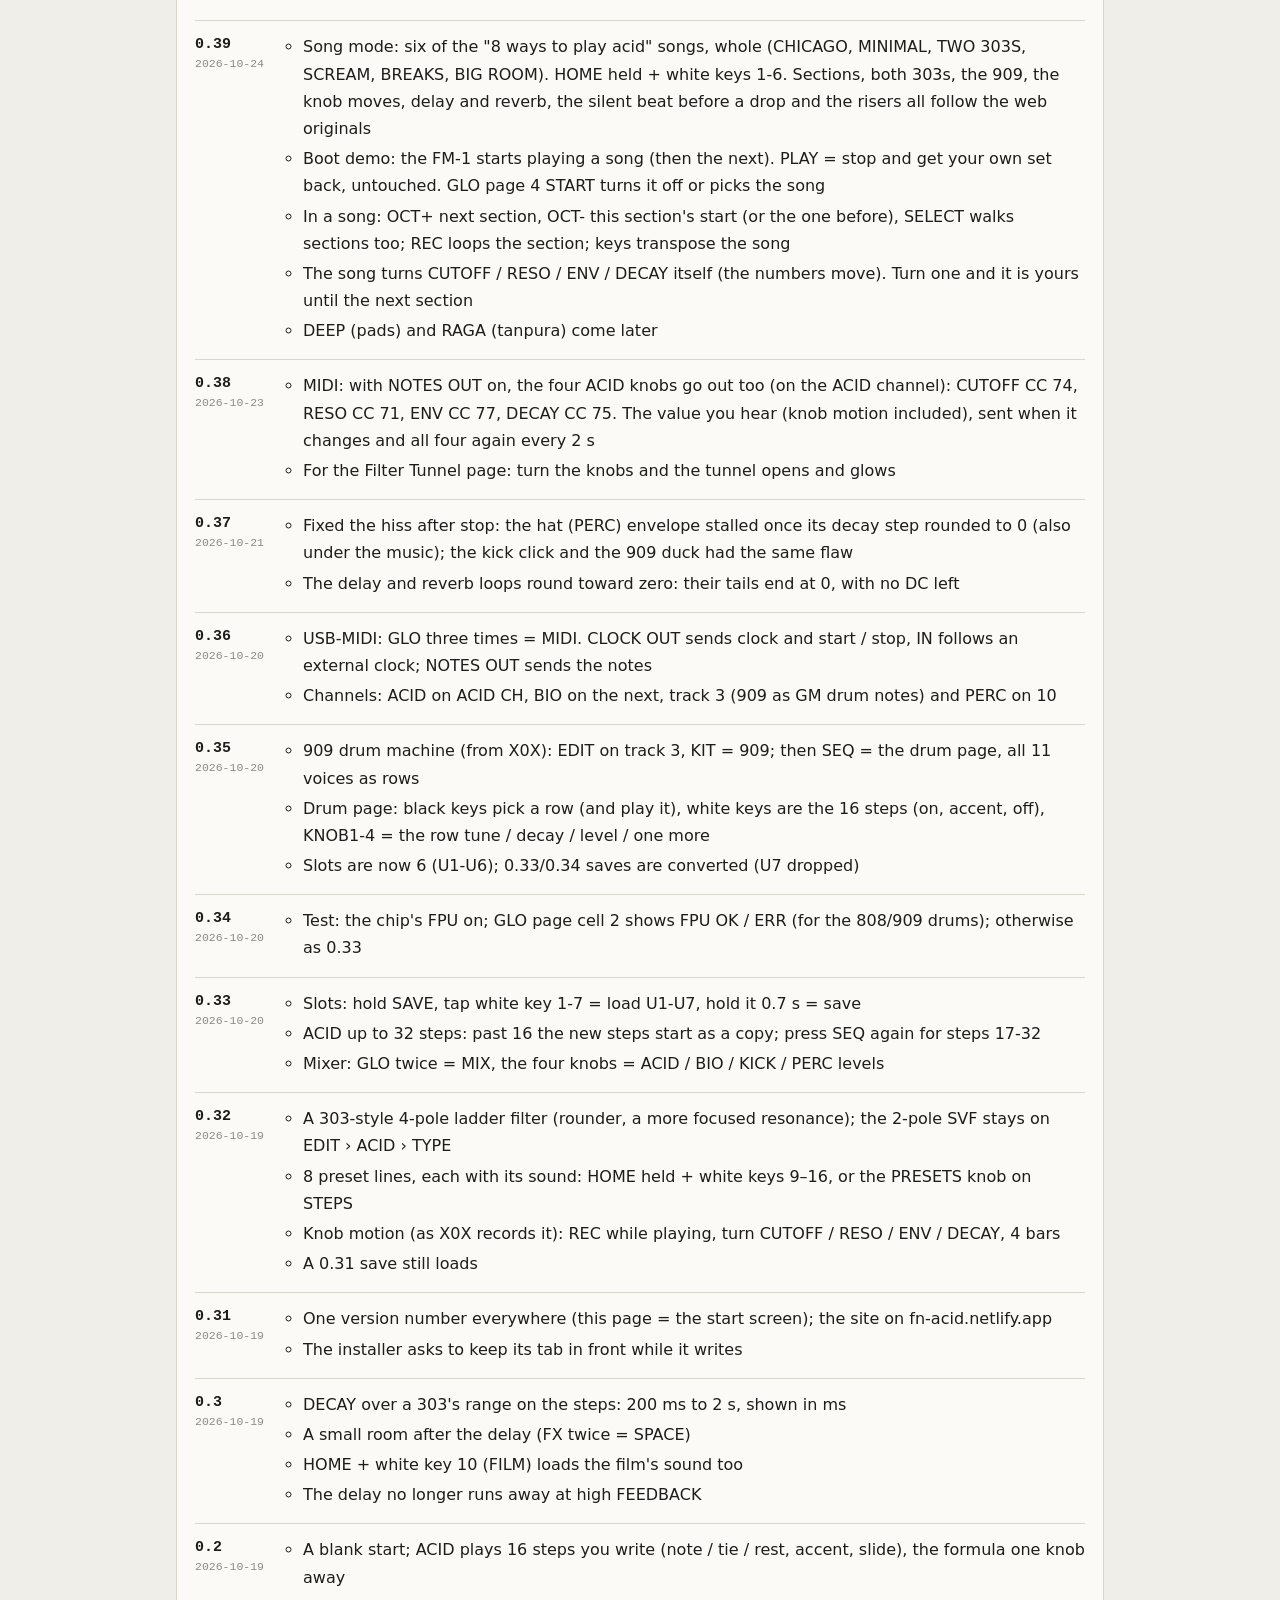
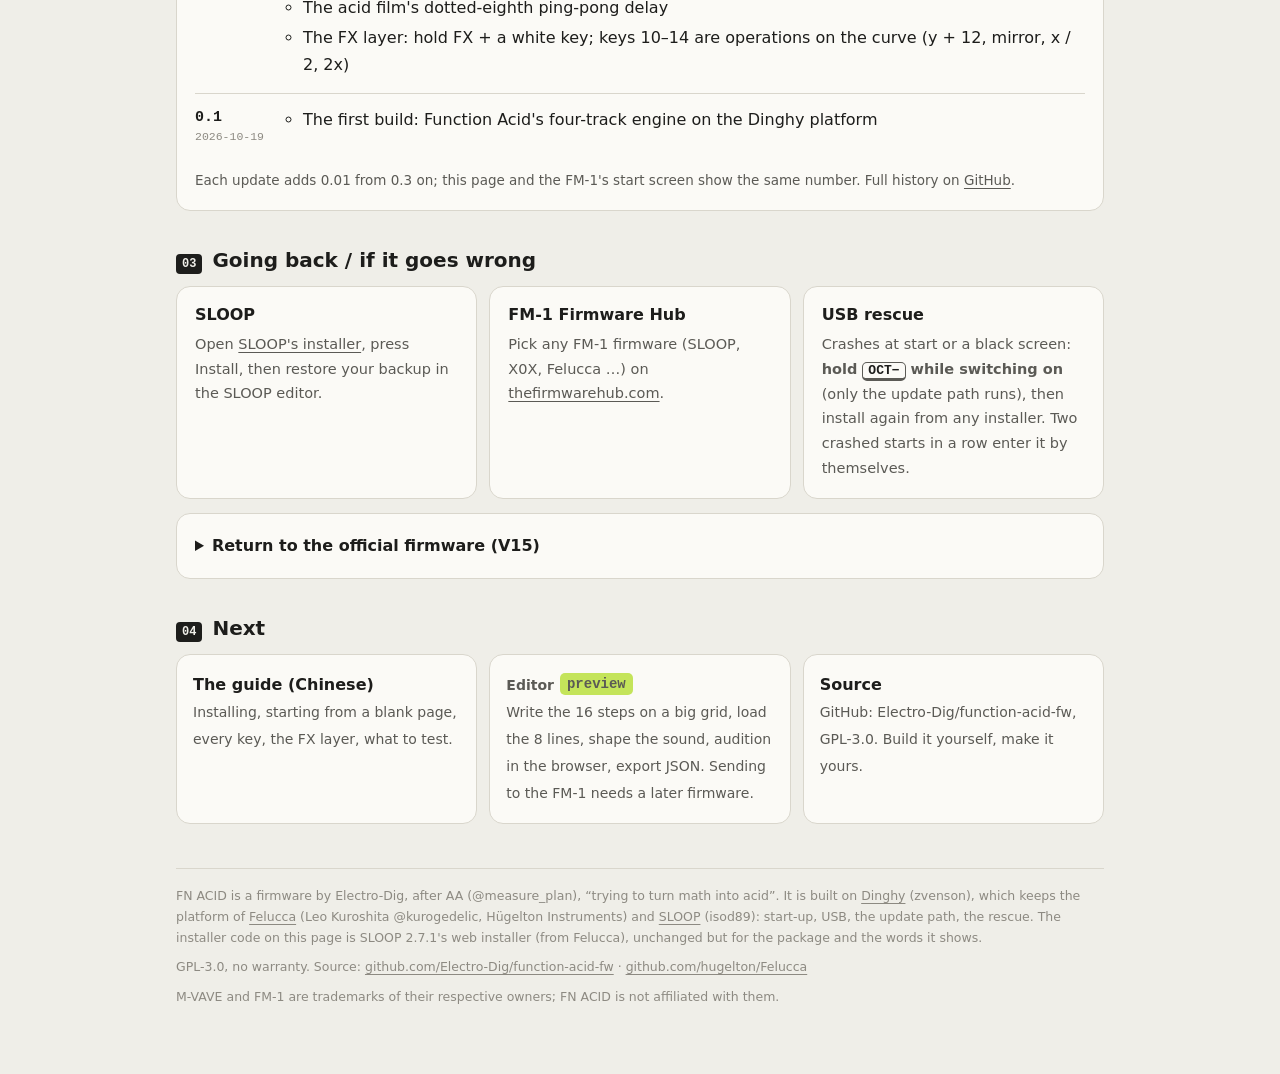
==== commit 96333e35: "FN ACID 0.49 test: the ring's pointer no longer jumps back draw_ring read E.s, then (after cv_begin'" ====
--- a/web/installer/index.html
+++ b/web/installer/index.html
@@ -8,7 +8,7 @@
 <meta charset="utf-8">
 <meta name="viewport" content="width=device-width, initial-scale=1">
 <title>FN ACID · 函数 Acid 固件安装</title>
-<meta name="description" content="FN ACID 0.48：M-VAVE FM-1 的 303 式 acid 固件，每条轨都是一条函数曲线。用 Chrome / Edge 通过 USB 直接安装。">
+<meta name="description" content="FN ACID 0.49：M-VAVE FM-1 的 303 式 acid 固件，每条轨都是一条函数曲线。用 Chrome / Edge 通过 USB 直接安装。">
 <meta name="theme-color" content="#c4e45a">
 <link rel="icon" href="data:image/svg+xml,%3Csvg%20viewBox%3D%220%200%2032%2032%22%20width%3D%2264%22%20height%3D%2264%22%20aria-hidden%3D%22true%22%3E%3Crect%20x%3D%221%22%20y%3D%221%22%20width%3D%2230%22%20height%3D%2230%22%20rx%3D%226%22%20fill%3D%22%23c4e45a%22%20stroke%3D%22%231d1d1b%22%20stroke-width%3D%222%22/%3E%3Cpath%20d%3D%22M6%2025V9c1.6%208%203.6%2012.6%206.5%2014.5V12c1.6%206.2%203.4%209.8%206.5%2011.2V15c1.5%204%203.3%206.6%207%207.6%22%20fill%3D%22none%22%20stroke%3D%22%231d1d1b%22%20stroke-width%3D%222.4%22%20stroke-linecap%3D%22round%22%20stroke-linejoin%3D%22round%22/%3E%3Ccircle%20cx%3D%2226%22%20cy%3D%229%22%20r%3D%223%22%20fill%3D%22%23d8204a%22/%3E%3C/svg%3E">
 <style>
@@ -149,7 +149,7 @@
   <section class="hero">
     <div>
       <h1><span class="fn">FN</span> ACID</h1>
-      <p class="sub"><span data-l="zh">函数 Acid · M-VAVE FM-1 的自制固件 · 0.48 测试版</span><span data-l="en">Function Acid · a custom firmware for the M-VAVE FM-1 · 0.48 test</span></p>
+      <p class="sub"><span data-l="zh">函数 Acid · M-VAVE FM-1 的自制固件 · 0.49 测试版</span><span data-l="en">Function Acid · a custom firmware for the M-VAVE FM-1 · 0.49 test</span></p>
       <p class="one" data-l="zh">一台 303 式的 acid 机器，<em>每条轨都是一条函数曲线</em>：横轴是时间，纵轴是音高，屏幕上画出来的线，就是你听到的声音。</p>
       <p class="one" data-l="en">A 303-style acid machine where <em>every track is a function curve</em>: time across, pitch up. The line on the screen is the sound you hear.</p>
       <ul class="chips">
@@ -185,12 +185,12 @@
         <p class="warn" style="margin:6px 0 0"><span data-l="zh"><b>写入时别切走这个标签页</b>，也别最小化浏览器：后台标签页会被浏览器限速，每块数据之间的等待从 10 毫秒变成约 1 秒，整个过程会慢好几倍。也别拔线。</span><span data-l="en"><b>Keep this tab in front while it writes</b> and do not minimise the browser: a background tab is throttled (each block waits ~1 s instead of 10 ms), so it gets many times slower. Do not unplug.</span></p>
       </div>
       <div class="card go-box">
-        <div class="ver"><span class="pill">FN ACID 0.48</span><span class="pill red" data-l="zh">测试版</span><span class="pill red" data-l="en">test</span><span class="dim">FM-1_956</span></div>
+        <div class="ver"><span class="pill">FN ACID 0.49</span><span class="pill red" data-l="zh">测试版</span><span class="pill red" data-l="en">test</span><span class="dim">FM-1_956</span></div>
         <button id="go" disabled data-t="install"></button>
         <progress id="bar" max="100" value="0"></progress>
         <p id="status" role="status" aria-live="polite"></p>
         <pre id="log" class="lcd"></pre>
-        <p class="meta">function-acid.fwsc · 610,110 bytes · sha256 e2a47a8b7f8665be411be20bed352292a99e4acd0843194ebaf9ed45976d3ddf</p>
+        <p class="meta">function-acid.fwsc · 610,110 bytes · sha256 607d9938fa6effb6823c3b45175d2d59c0859c570cd23184fc2488e63b9c733b</p>
         <p><button id="app" class="ed" hidden data-t="appInstall"></button></p>
         <p class="small" style="margin:0"><span data-l="zh">这是测试版，可能不稳定。自制固件造成的任何损坏或问题，作者不承担责任，请自行判断是否使用。</span><span data-l="en">This is a test build and may be unstable. The authors accept no responsibility if your FM-1 is damaged or misbehaves; use it at your own risk.</span></p>
       </div>
@@ -201,7 +201,8 @@
     <h2><span class="no">02</span><span data-l="zh">每一版改了什么</span><span data-l="en">What changed</span></h2>
     <div class="card">
       <ul class="log-list">
-        <li class="now"><div class="v">0.48<small>2026-10-24</small></div><div><ul data-l="zh"><li>KEYS 的 PAD（DEEP 的和弦垫）和 DRONE（RAGA 的坦普拉）省算：波形预先做成表，每个采样只查两次表（以前要算 5 次正弦），相位改用整数，并且每两个采样算一次、中间插值。在 0.47 的分项里 KEYS 占了 38%，这一版应该降到一个零头。声音和以前一样（电脑上对比 DEEP、RAGA 的音量和高频）</li></ul><ul data-l="en"><li>KEYS PAD (the DEEP pads) and DRONE (the RAGA tanpura) cost far less: the pad wave is a table (two lookups a sample instead of five sines), integer phases, and both run every other sample with interpolation. In 0.47 KEYS was 38% of the block; it should now be a fraction. The sound is as before (DEEP and RAGA compared on the computer: level and highs)</li></ul></div></li>
+        <li class="now"><div class="v">0.49<small>2026-10-24</small></div><div><ul data-l="zh"><li>修转盘指针偶尔往回跳：画的时候「第几步」和「这一步走到哪」是分两次读的，刚好跨步时会拼出一个往回一格的位置。现在一起读</li></ul><ul data-l="en"><li>Fixed the ring pointer jumping back now and then: the step and its phase were read at two moments, so across a step they could point a step back. Read together now</li></ul></div></li>
+        <li><div class="v">0.48<small>2026-10-24</small></div><div><ul data-l="zh"><li>KEYS 的 PAD（DEEP 的和弦垫）和 DRONE（RAGA 的坦普拉）省算：波形预先做成表，每个采样只查两次表（以前要算 5 次正弦），相位改用整数，并且每两个采样算一次、中间插值。在 0.47 的分项里 KEYS 占了 38%，这一版应该降到一个零头。声音和以前一样（电脑上对比 DEEP、RAGA 的音量和高频）</li></ul><ul data-l="en"><li>KEYS PAD (the DEEP pads) and DRONE (the RAGA tanpura) cost far less: the pad wave is a table (two lookups a sample instead of five sines), integer phases, and both run every other sample with interpolation. In 0.47 KEYS was 38% of the block; it should now be a fraction. The sound is as before (DEEP and RAGA compared on the computer: level and highs)</li></ul></div></li>
         <li><div class="v">0.47<small>2026-10-24</small></div><div><ul data-l="zh"><li>测负载用的诊断版：GLO 第 1 页右边显示声音各部分占多少（鼓 / CONTROL / KEYS / 回声+混响 / 其余声部）</li><li>同一页拧 CPU 那一格的旋钮：SCREEN FULL / LITE / OFF，看画面对声音负载的影响（只是试验，不存）</li><li>两处不改声音的省算：ZOO 的叫声每次只算一遍；KEYS 没有声部在响时整段跳过</li></ul><ul data-l="en"><li>A diagnostic build: GLO page 1 shows where the sound time goes (drums / control / KEYS / echo + room / the other voices)</li><li>On that page the CPU knob sets SCREEN FULL / LITE / OFF, to see what the screen costs the sound (a test, not saved)</li><li>Two savings that do not change the sound: ZOO is evaluated once per tick; KEYS is skipped while no voice sounds</li></ul></div></li>
         <li><div class="v">0.46<small>2026-10-24</small></div><div><ul data-l="zh"><li>修 AUDIO CPU 的平均值算错（会显示 2868% 这种数）；峰值不变</li><li>波形窗：CUTOFF 开得很大时不再画成一片竖线</li></ul><ul data-l="en"><li>Fixed the AUDIO CPU average (it could read 2868%); the peak is as before</li><li>The wave: no grey hatch any more when CUTOFF is far above the note</li></ul></div></li>
         <li><div class="v">0.45<small>2026-10-24</small></div><div><ul data-l="zh"><li>AUDIO CPU 改成两个数：平均 / 最近 2 秒最差的一块（之前只显示开机以来最差的一块，永远不归零，所以开机那一下就把它钉在高位）</li><li>去掉几处一下子算很多的地方：909 的表在开机时做好（之前在第一块声音里做）；KEYS 的 PLUCK / GUITAR 起音时边弹边填琴弦（之前一下填满，扫弦一次 4 根）；换曲子 / 换鼓组时旋钮分几块设完（之前 11 行一次设完）</li></ul><ul data-l="en"><li>AUDIO CPU shows two numbers: the average / the worst block of the last 2 s (it showed the worst block since power-on, never reset, so the boot pinned it high)</li><li>Fewer slow blocks: the 909 tables are made at boot (they were made in the first audio block); PLUCK / GUITAR fill the string as it plays (it was filled at once, four strings for a strum); a song or a kit change sets the drum knobs over a few blocks (all 11 rows at once before)</li></ul></div></li>
@@ -573,7 +574,7 @@
  "zh": {
   "intro": "用 USB 把 FM-1 直接接到电脑上（Chrome 或 Edge）。",
   "warn": "写入时不要拔 USB 线。",
-  "install": "安装 FN ACID 0.48",
+  "install": "安装 FN ACID 0.49",
   "other": "English",
   "editor": "编辑器",
   "edOffline": "下载编辑器",
@@ -618,7 +619,7 @@
  "en": {
   "intro": "Connect the FM-1 straight to the computer by USB (Chrome or Edge).",
   "warn": "Do not unplug the USB cable while writing.",
-  "install": "Install FN ACID 0.48",
+  "install": "Install FN ACID 0.49",
   "other": "中文",
   "editor": "Editor",
   "edOffline": "Download the editor",
@@ -692,7 +693,7 @@
 const say = (txt) => { lastKey = null; $("status").textContent = txt; };
 const log = (t) => { $("log").textContent += t + "\n"; };
 let image = null;
-const meta = {"version": "0.48 test", "product": "FM-1_956", "pkg": "function-acid.fwsc", "sha256": "e2a47a8b7f8665be411be20bed352292a99e4acd0843194ebaf9ed45976d3ddf"};
+const meta = {"version": "0.49 test", "product": "FM-1_956", "pkg": "function-acid.fwsc", "sha256": "607d9938fa6effb6823c3b45175d2d59c0859c570cd23184fc2488e63b9c733b"};
 
 let writing = false, stock = null;
 const lockAll = (on) => {
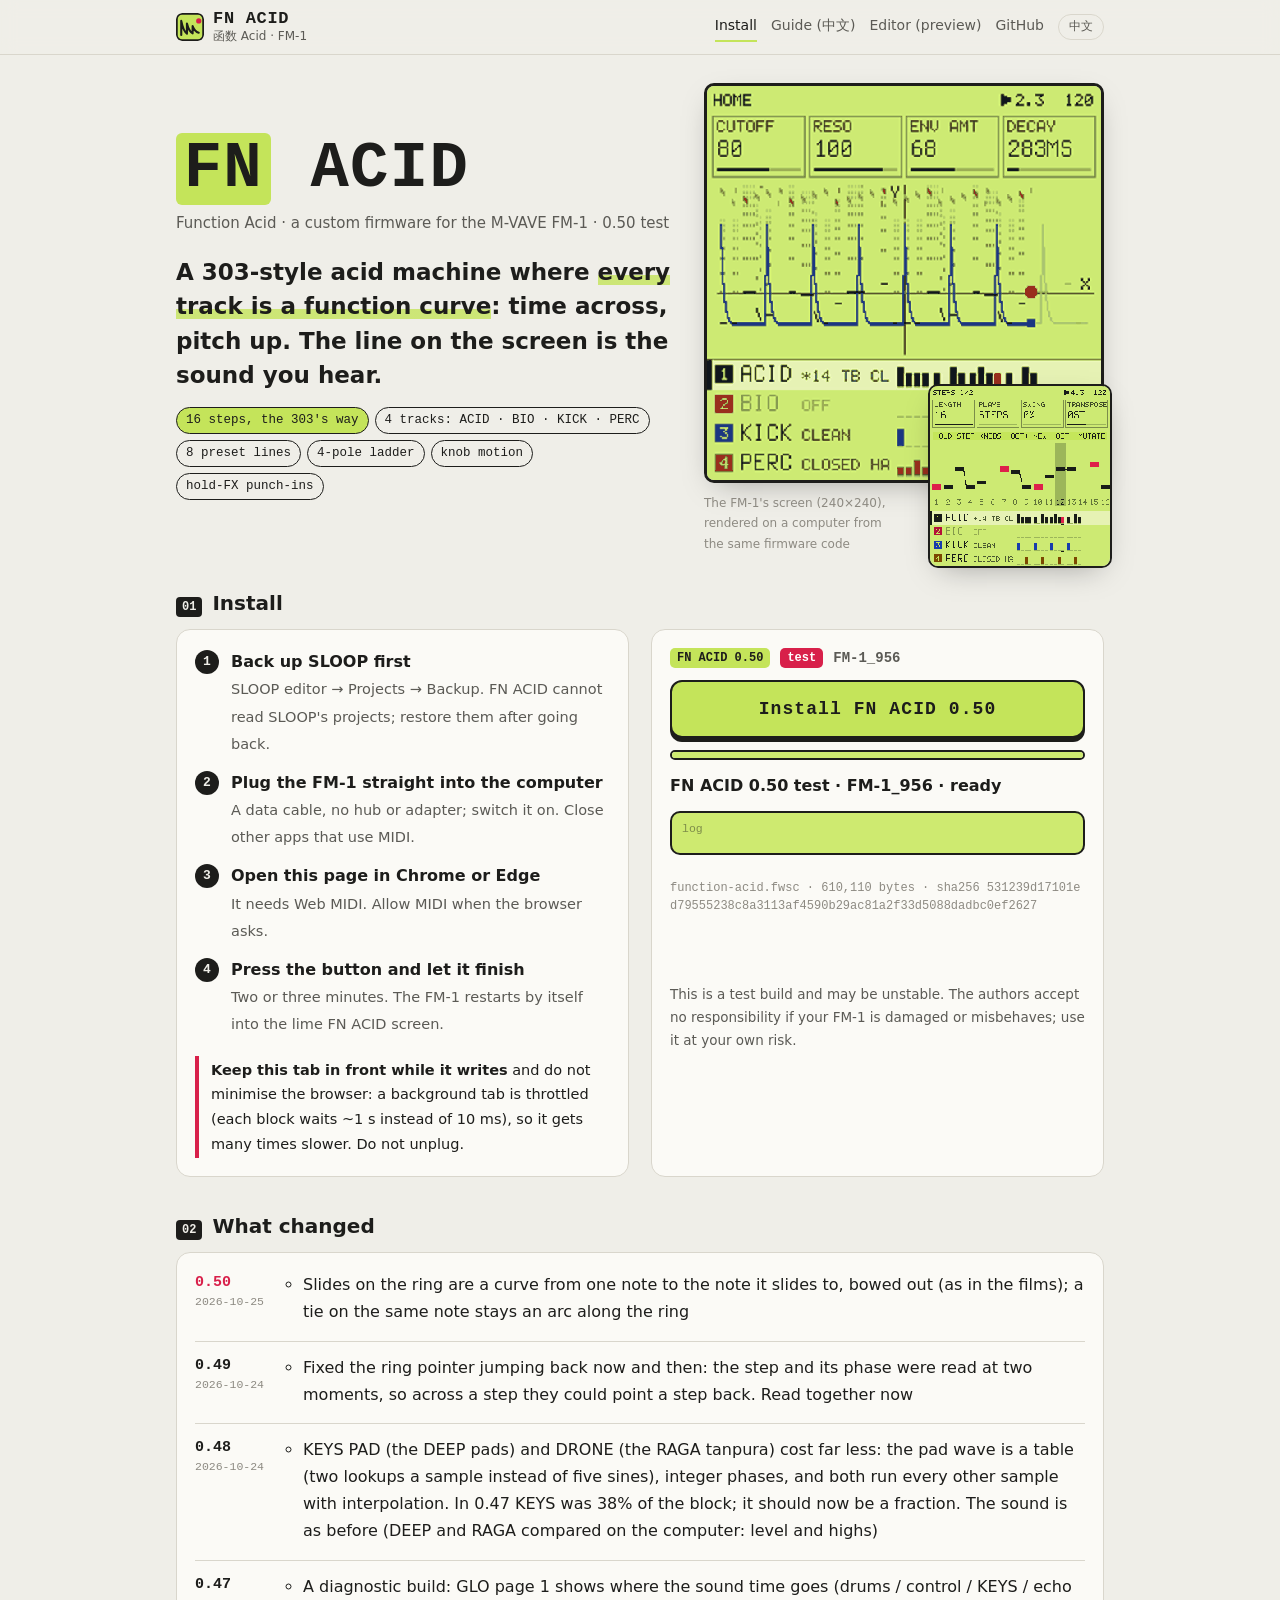
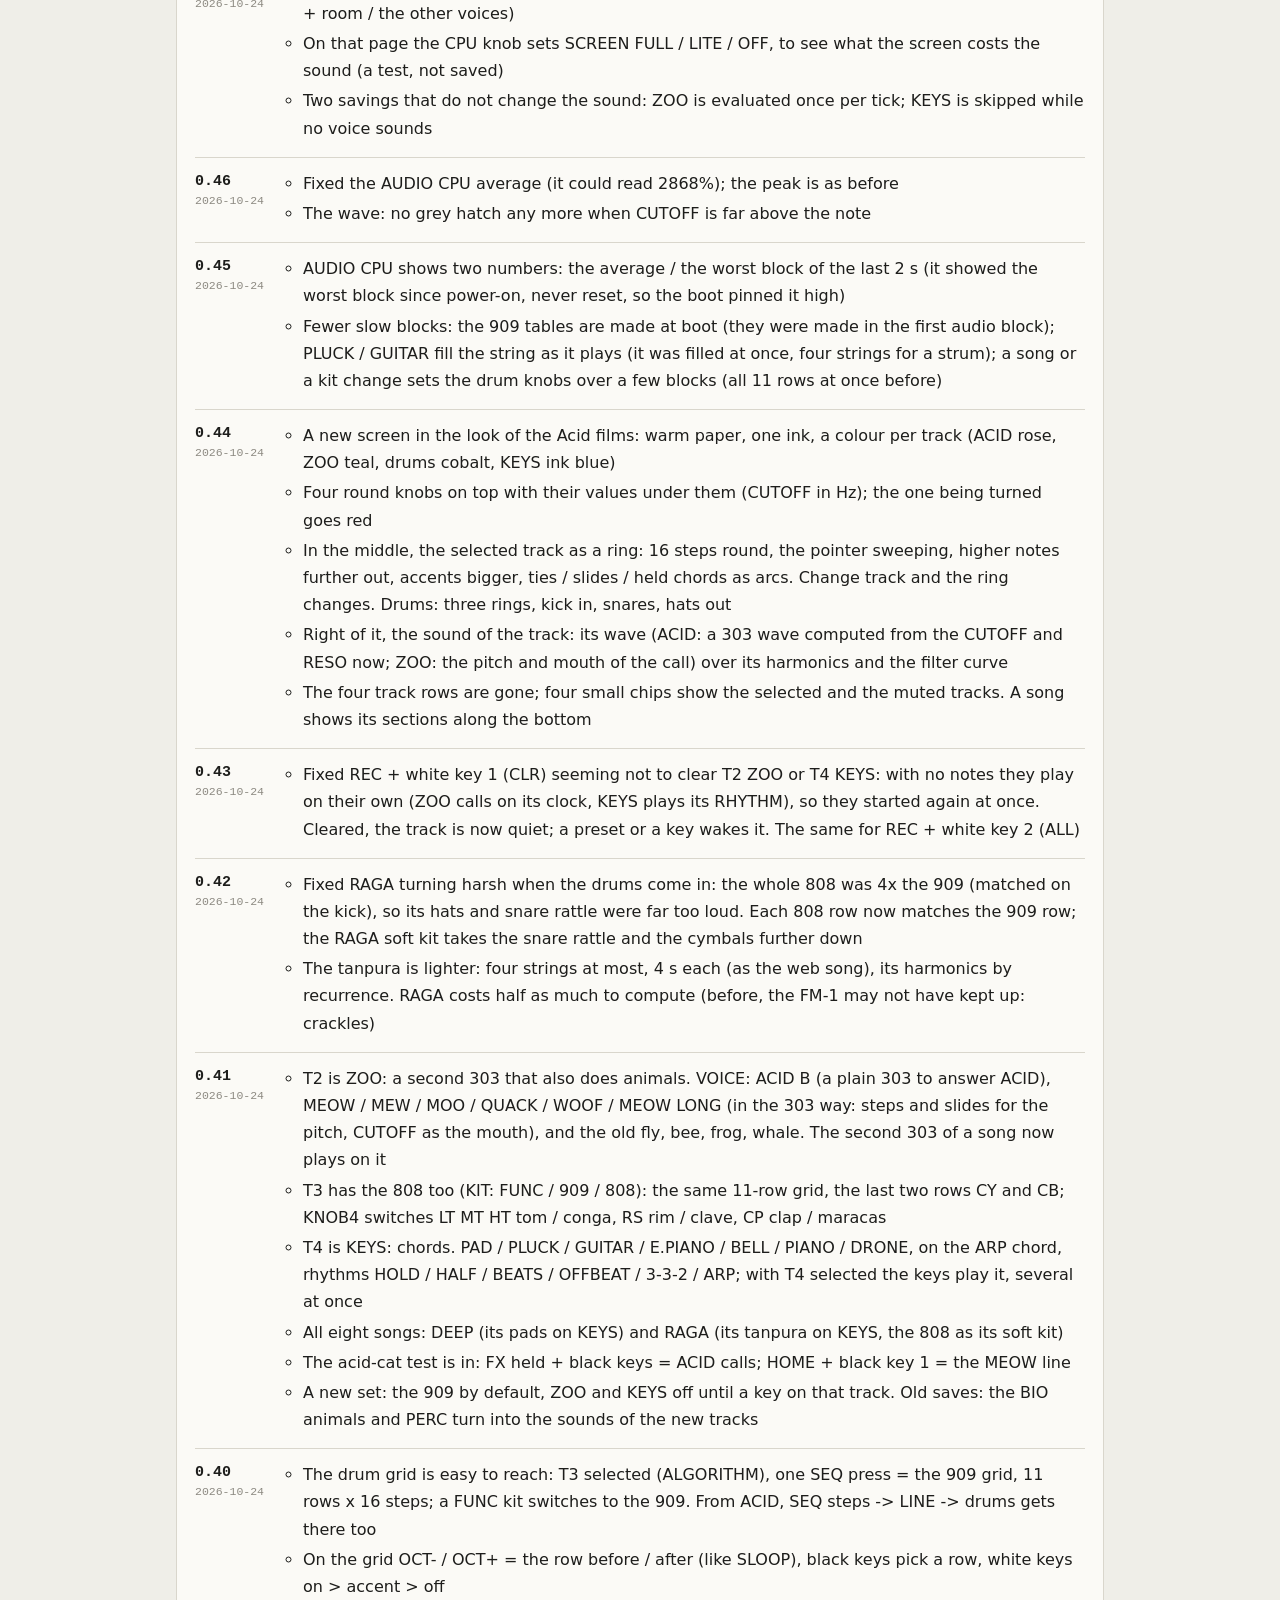
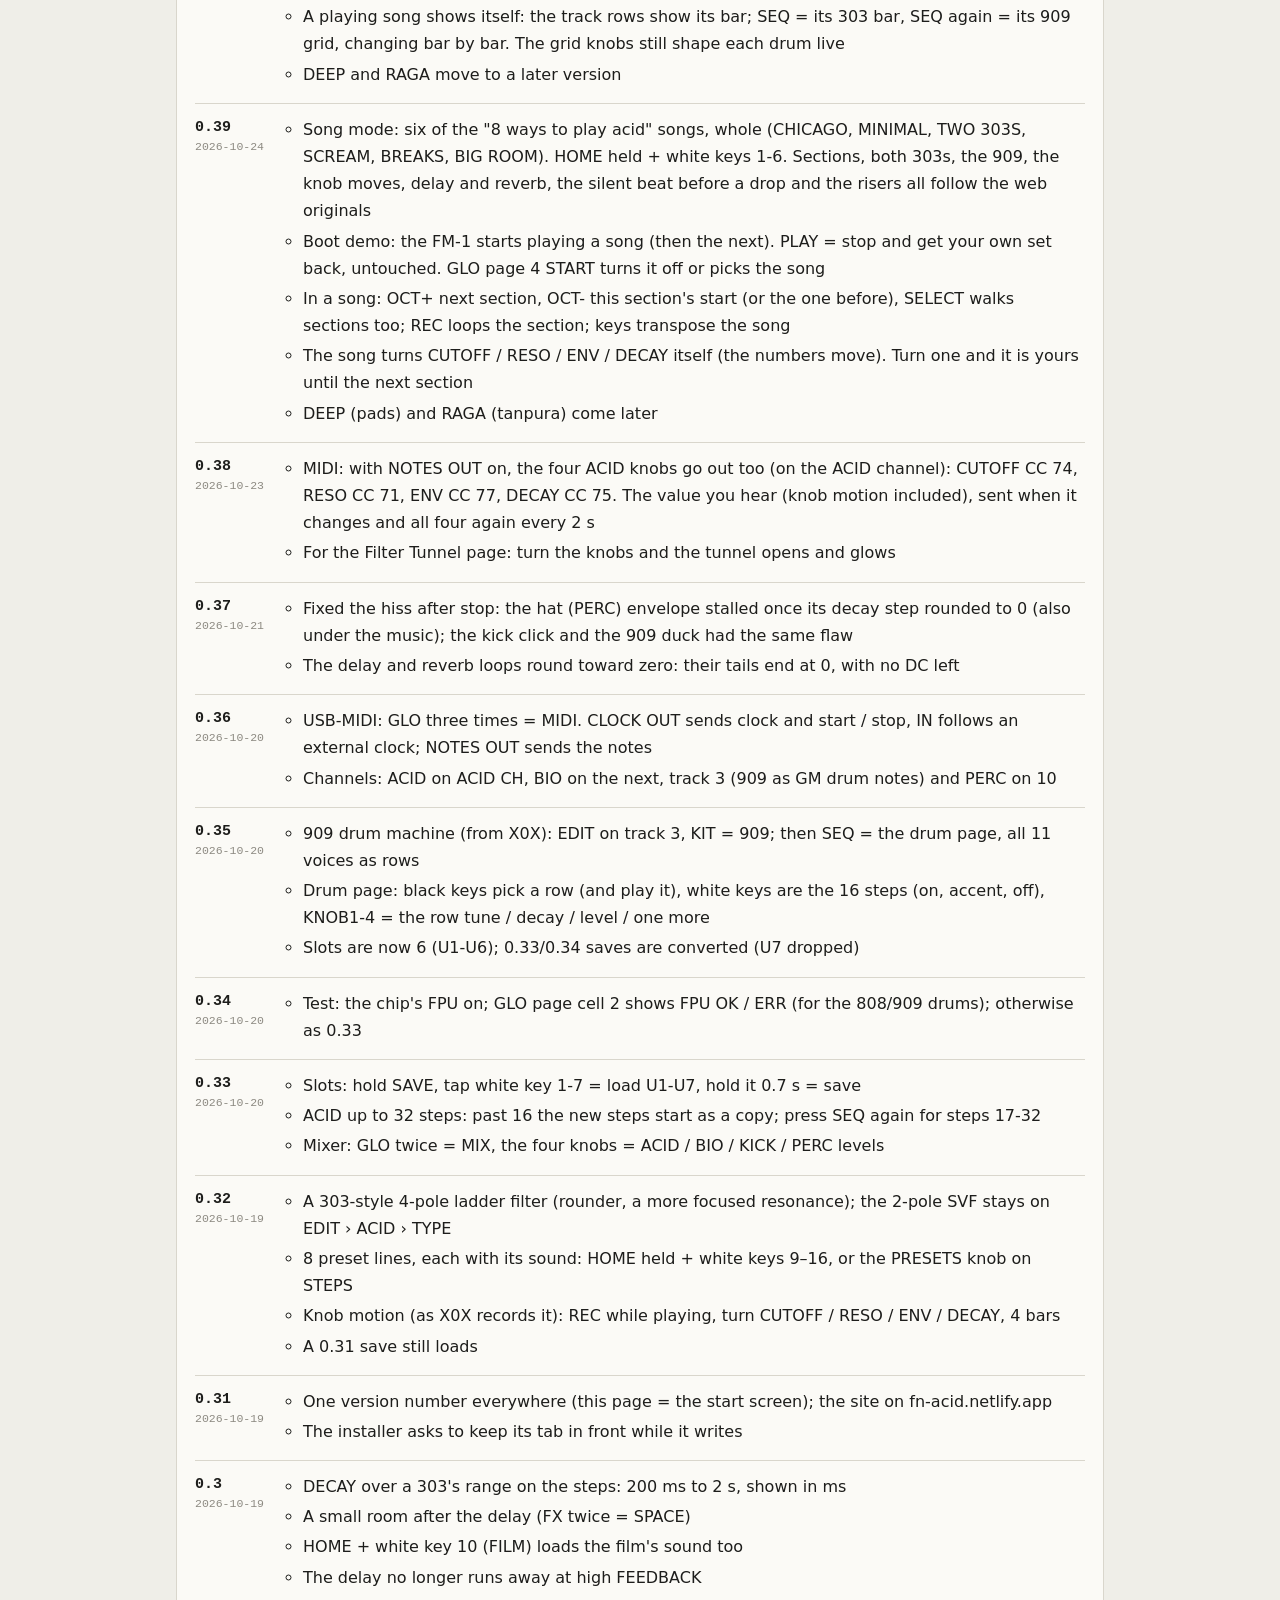
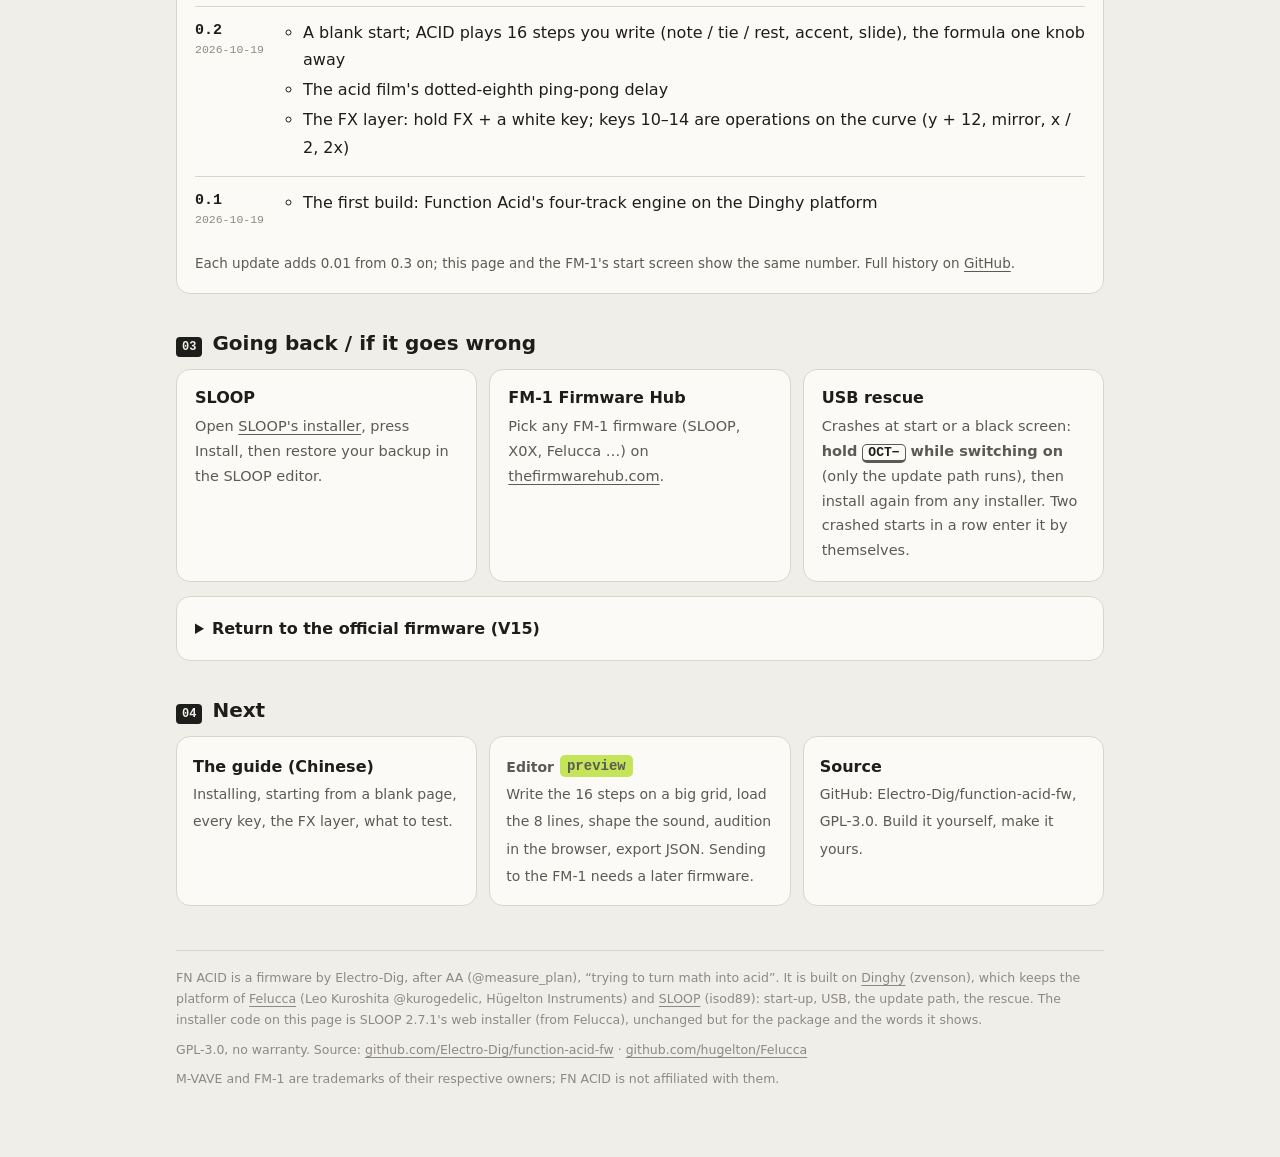
==== commit d593db98: "FN ACID 0.50 test: slides drawn as curves on the ring A slide (the pitch changes into the next step)" ====
--- a/web/installer/index.html
+++ b/web/installer/index.html
@@ -8,7 +8,7 @@
 <meta charset="utf-8">
 <meta name="viewport" content="width=device-width, initial-scale=1">
 <title>FN ACID · 函数 Acid 固件安装</title>
-<meta name="description" content="FN ACID 0.49：M-VAVE FM-1 的 303 式 acid 固件，每条轨都是一条函数曲线。用 Chrome / Edge 通过 USB 直接安装。">
+<meta name="description" content="FN ACID 0.50：M-VAVE FM-1 的 303 式 acid 固件，每条轨都是一条函数曲线。用 Chrome / Edge 通过 USB 直接安装。">
 <meta name="theme-color" content="#c4e45a">
 <link rel="icon" href="data:image/svg+xml,%3Csvg%20viewBox%3D%220%200%2032%2032%22%20width%3D%2264%22%20height%3D%2264%22%20aria-hidden%3D%22true%22%3E%3Crect%20x%3D%221%22%20y%3D%221%22%20width%3D%2230%22%20height%3D%2230%22%20rx%3D%226%22%20fill%3D%22%23c4e45a%22%20stroke%3D%22%231d1d1b%22%20stroke-width%3D%222%22/%3E%3Cpath%20d%3D%22M6%2025V9c1.6%208%203.6%2012.6%206.5%2014.5V12c1.6%206.2%203.4%209.8%206.5%2011.2V15c1.5%204%203.3%206.6%207%207.6%22%20fill%3D%22none%22%20stroke%3D%22%231d1d1b%22%20stroke-width%3D%222.4%22%20stroke-linecap%3D%22round%22%20stroke-linejoin%3D%22round%22/%3E%3Ccircle%20cx%3D%2226%22%20cy%3D%229%22%20r%3D%223%22%20fill%3D%22%23d8204a%22/%3E%3C/svg%3E">
 <style>
@@ -149,7 +149,7 @@
   <section class="hero">
     <div>
       <h1><span class="fn">FN</span> ACID</h1>
-      <p class="sub"><span data-l="zh">函数 Acid · M-VAVE FM-1 的自制固件 · 0.49 测试版</span><span data-l="en">Function Acid · a custom firmware for the M-VAVE FM-1 · 0.49 test</span></p>
+      <p class="sub"><span data-l="zh">函数 Acid · M-VAVE FM-1 的自制固件 · 0.50 测试版</span><span data-l="en">Function Acid · a custom firmware for the M-VAVE FM-1 · 0.50 test</span></p>
       <p class="one" data-l="zh">一台 303 式的 acid 机器，<em>每条轨都是一条函数曲线</em>：横轴是时间，纵轴是音高，屏幕上画出来的线，就是你听到的声音。</p>
       <p class="one" data-l="en">A 303-style acid machine where <em>every track is a function curve</em>: time across, pitch up. The line on the screen is the sound you hear.</p>
       <ul class="chips">
@@ -185,12 +185,12 @@
         <p class="warn" style="margin:6px 0 0"><span data-l="zh"><b>写入时别切走这个标签页</b>，也别最小化浏览器：后台标签页会被浏览器限速，每块数据之间的等待从 10 毫秒变成约 1 秒，整个过程会慢好几倍。也别拔线。</span><span data-l="en"><b>Keep this tab in front while it writes</b> and do not minimise the browser: a background tab is throttled (each block waits ~1 s instead of 10 ms), so it gets many times slower. Do not unplug.</span></p>
       </div>
       <div class="card go-box">
-        <div class="ver"><span class="pill">FN ACID 0.49</span><span class="pill red" data-l="zh">测试版</span><span class="pill red" data-l="en">test</span><span class="dim">FM-1_956</span></div>
+        <div class="ver"><span class="pill">FN ACID 0.50</span><span class="pill red" data-l="zh">测试版</span><span class="pill red" data-l="en">test</span><span class="dim">FM-1_956</span></div>
         <button id="go" disabled data-t="install"></button>
         <progress id="bar" max="100" value="0"></progress>
         <p id="status" role="status" aria-live="polite"></p>
         <pre id="log" class="lcd"></pre>
-        <p class="meta">function-acid.fwsc · 610,110 bytes · sha256 607d9938fa6effb6823c3b45175d2d59c0859c570cd23184fc2488e63b9c733b</p>
+        <p class="meta">function-acid.fwsc · 610,110 bytes · sha256 531239d17101ed79555238c8a3113af4590b29ac81a2f33d5088dadbc0ef2627</p>
         <p><button id="app" class="ed" hidden data-t="appInstall"></button></p>
         <p class="small" style="margin:0"><span data-l="zh">这是测试版，可能不稳定。自制固件造成的任何损坏或问题，作者不承担责任，请自行判断是否使用。</span><span data-l="en">This is a test build and may be unstable. The authors accept no responsibility if your FM-1 is damaged or misbehaves; use it at your own risk.</span></p>
       </div>
@@ -201,7 +201,8 @@
     <h2><span class="no">02</span><span data-l="zh">每一版改了什么</span><span data-l="en">What changed</span></h2>
     <div class="card">
       <ul class="log-list">
-        <li class="now"><div class="v">0.49<small>2026-10-24</small></div><div><ul data-l="zh"><li>修转盘指针偶尔往回跳：画的时候「第几步」和「这一步走到哪」是分两次读的，刚好跨步时会拼出一个往回一格的位置。现在一起读</li></ul><ul data-l="en"><li>Fixed the ring pointer jumping back now and then: the step and its phase were read at two moments, so across a step they could point a step back. Read together now</li></ul></div></li>
+        <li class="now"><div class="v">0.50<small>2026-10-25</small></div><div><ul data-l="zh"><li>转盘上的滑音画成一条连线：从前一个音的点弯出去，连到滑到的那个音（像视频里那样）；同一个音的连音仍是贴着圆圈的一段弧</li></ul><ul data-l="en"><li>Slides on the ring are a curve from one note to the note it slides to, bowed out (as in the films); a tie on the same note stays an arc along the ring</li></ul></div></li>
+        <li><div class="v">0.49<small>2026-10-24</small></div><div><ul data-l="zh"><li>修转盘指针偶尔往回跳：画的时候「第几步」和「这一步走到哪」是分两次读的，刚好跨步时会拼出一个往回一格的位置。现在一起读</li></ul><ul data-l="en"><li>Fixed the ring pointer jumping back now and then: the step and its phase were read at two moments, so across a step they could point a step back. Read together now</li></ul></div></li>
         <li><div class="v">0.48<small>2026-10-24</small></div><div><ul data-l="zh"><li>KEYS 的 PAD（DEEP 的和弦垫）和 DRONE（RAGA 的坦普拉）省算：波形预先做成表，每个采样只查两次表（以前要算 5 次正弦），相位改用整数，并且每两个采样算一次、中间插值。在 0.47 的分项里 KEYS 占了 38%，这一版应该降到一个零头。声音和以前一样（电脑上对比 DEEP、RAGA 的音量和高频）</li></ul><ul data-l="en"><li>KEYS PAD (the DEEP pads) and DRONE (the RAGA tanpura) cost far less: the pad wave is a table (two lookups a sample instead of five sines), integer phases, and both run every other sample with interpolation. In 0.47 KEYS was 38% of the block; it should now be a fraction. The sound is as before (DEEP and RAGA compared on the computer: level and highs)</li></ul></div></li>
         <li><div class="v">0.47<small>2026-10-24</small></div><div><ul data-l="zh"><li>测负载用的诊断版：GLO 第 1 页右边显示声音各部分占多少（鼓 / CONTROL / KEYS / 回声+混响 / 其余声部）</li><li>同一页拧 CPU 那一格的旋钮：SCREEN FULL / LITE / OFF，看画面对声音负载的影响（只是试验，不存）</li><li>两处不改声音的省算：ZOO 的叫声每次只算一遍；KEYS 没有声部在响时整段跳过</li></ul><ul data-l="en"><li>A diagnostic build: GLO page 1 shows where the sound time goes (drums / control / KEYS / echo + room / the other voices)</li><li>On that page the CPU knob sets SCREEN FULL / LITE / OFF, to see what the screen costs the sound (a test, not saved)</li><li>Two savings that do not change the sound: ZOO is evaluated once per tick; KEYS is skipped while no voice sounds</li></ul></div></li>
         <li><div class="v">0.46<small>2026-10-24</small></div><div><ul data-l="zh"><li>修 AUDIO CPU 的平均值算错（会显示 2868% 这种数）；峰值不变</li><li>波形窗：CUTOFF 开得很大时不再画成一片竖线</li></ul><ul data-l="en"><li>Fixed the AUDIO CPU average (it could read 2868%); the peak is as before</li><li>The wave: no grey hatch any more when CUTOFF is far above the note</li></ul></div></li>
@@ -574,7 +575,7 @@
  "zh": {
   "intro": "用 USB 把 FM-1 直接接到电脑上（Chrome 或 Edge）。",
   "warn": "写入时不要拔 USB 线。",
-  "install": "安装 FN ACID 0.49",
+  "install": "安装 FN ACID 0.50",
   "other": "English",
   "editor": "编辑器",
   "edOffline": "下载编辑器",
@@ -619,7 +620,7 @@
  "en": {
   "intro": "Connect the FM-1 straight to the computer by USB (Chrome or Edge).",
   "warn": "Do not unplug the USB cable while writing.",
-  "install": "Install FN ACID 0.49",
+  "install": "Install FN ACID 0.50",
   "other": "中文",
   "editor": "Editor",
   "edOffline": "Download the editor",
@@ -693,7 +694,7 @@
 const say = (txt) => { lastKey = null; $("status").textContent = txt; };
 const log = (t) => { $("log").textContent += t + "\n"; };
 let image = null;
-const meta = {"version": "0.49 test", "product": "FM-1_956", "pkg": "function-acid.fwsc", "sha256": "607d9938fa6effb6823c3b45175d2d59c0859c570cd23184fc2488e63b9c733b"};
+const meta = {"version": "0.50 test", "product": "FM-1_956", "pkg": "function-acid.fwsc", "sha256": "531239d17101ed79555238c8a3113af4590b29ac81a2f33d5088dadbc0ef2627"};
 
 let writing = false, stock = null;
 const lockAll = (on) => {
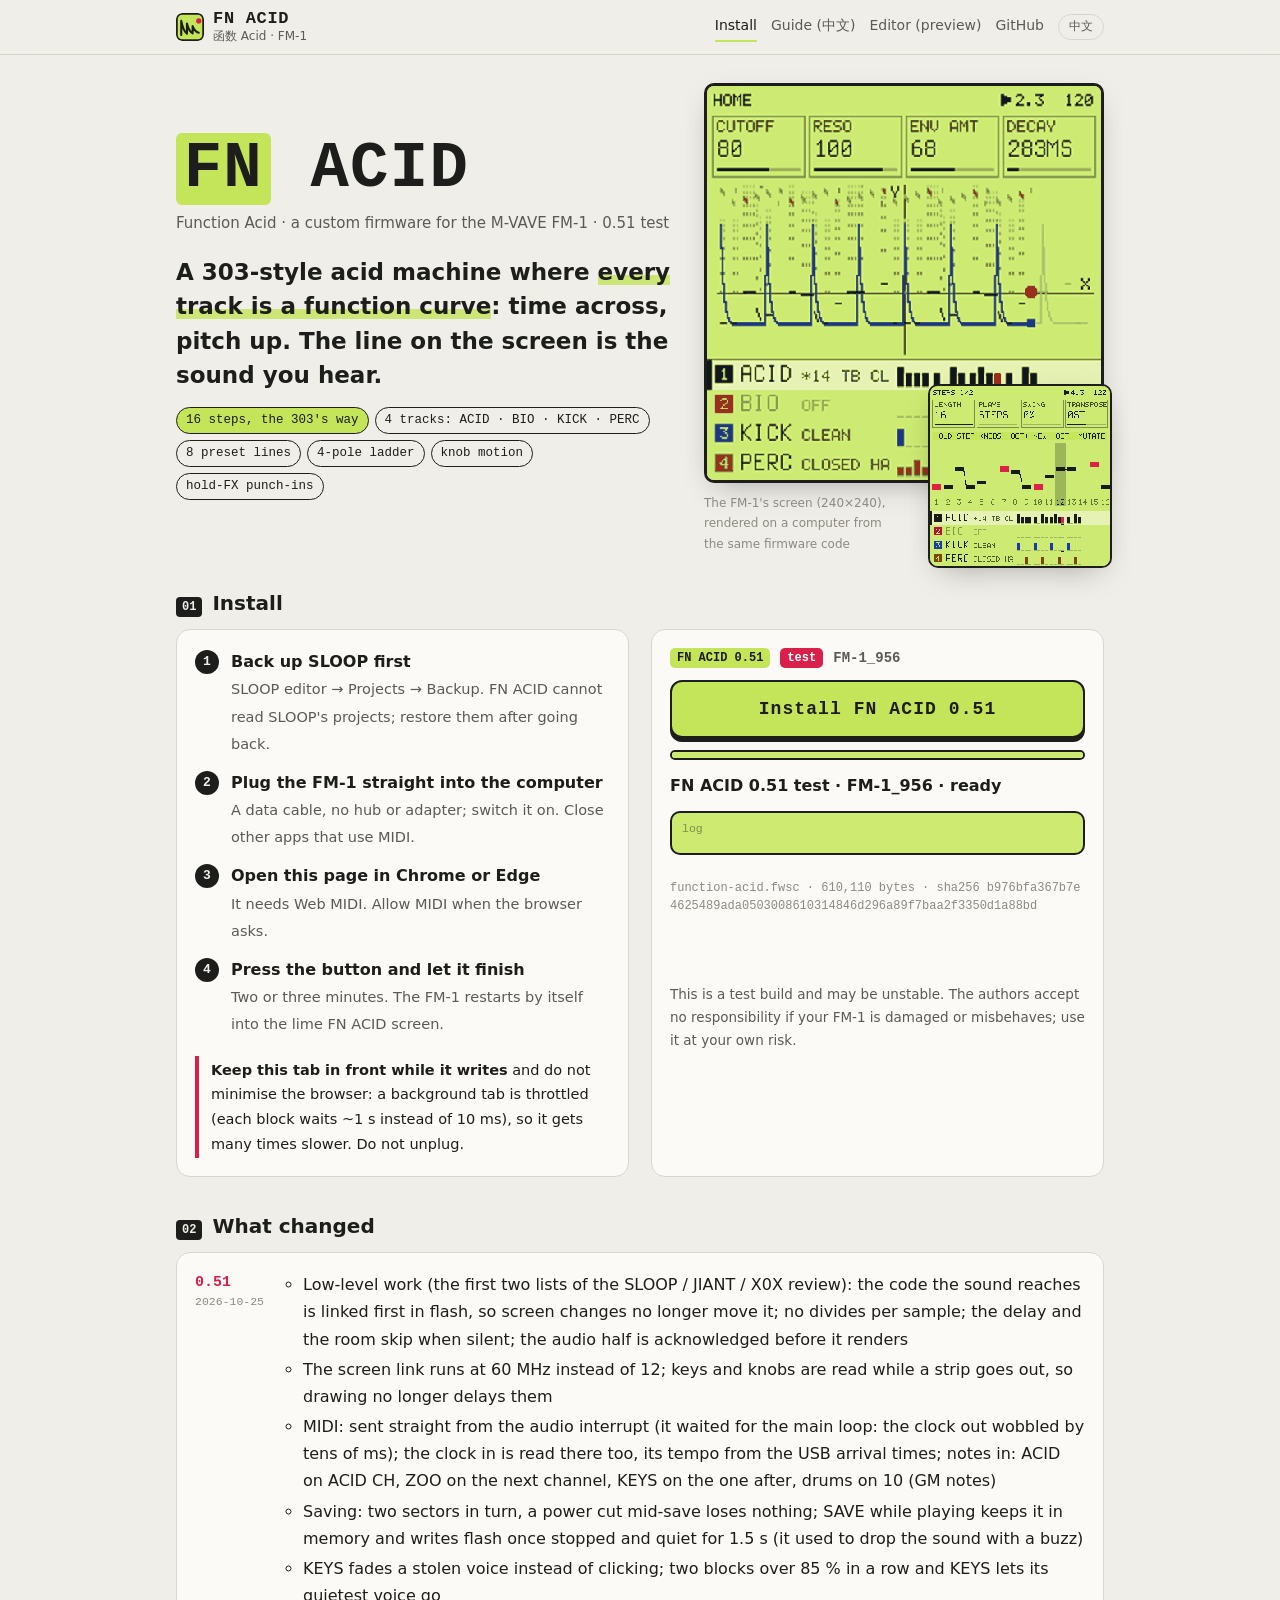
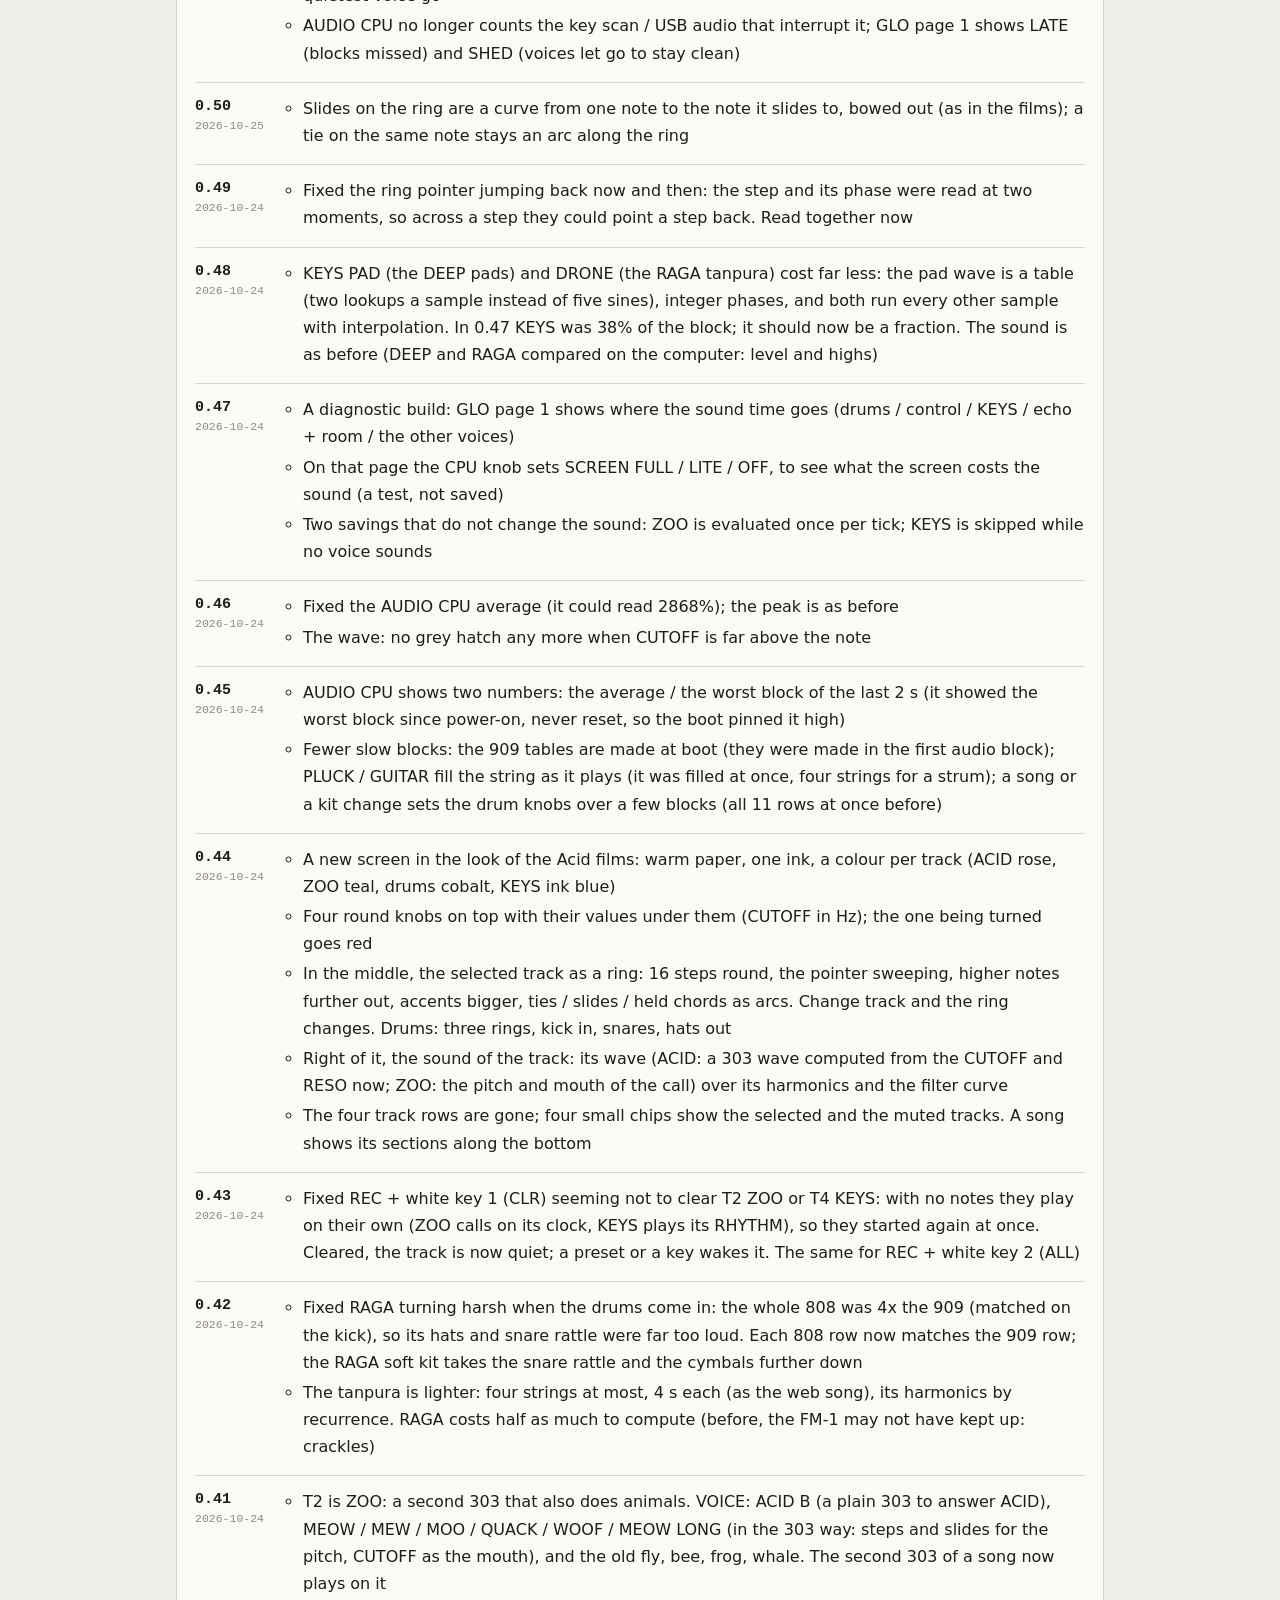
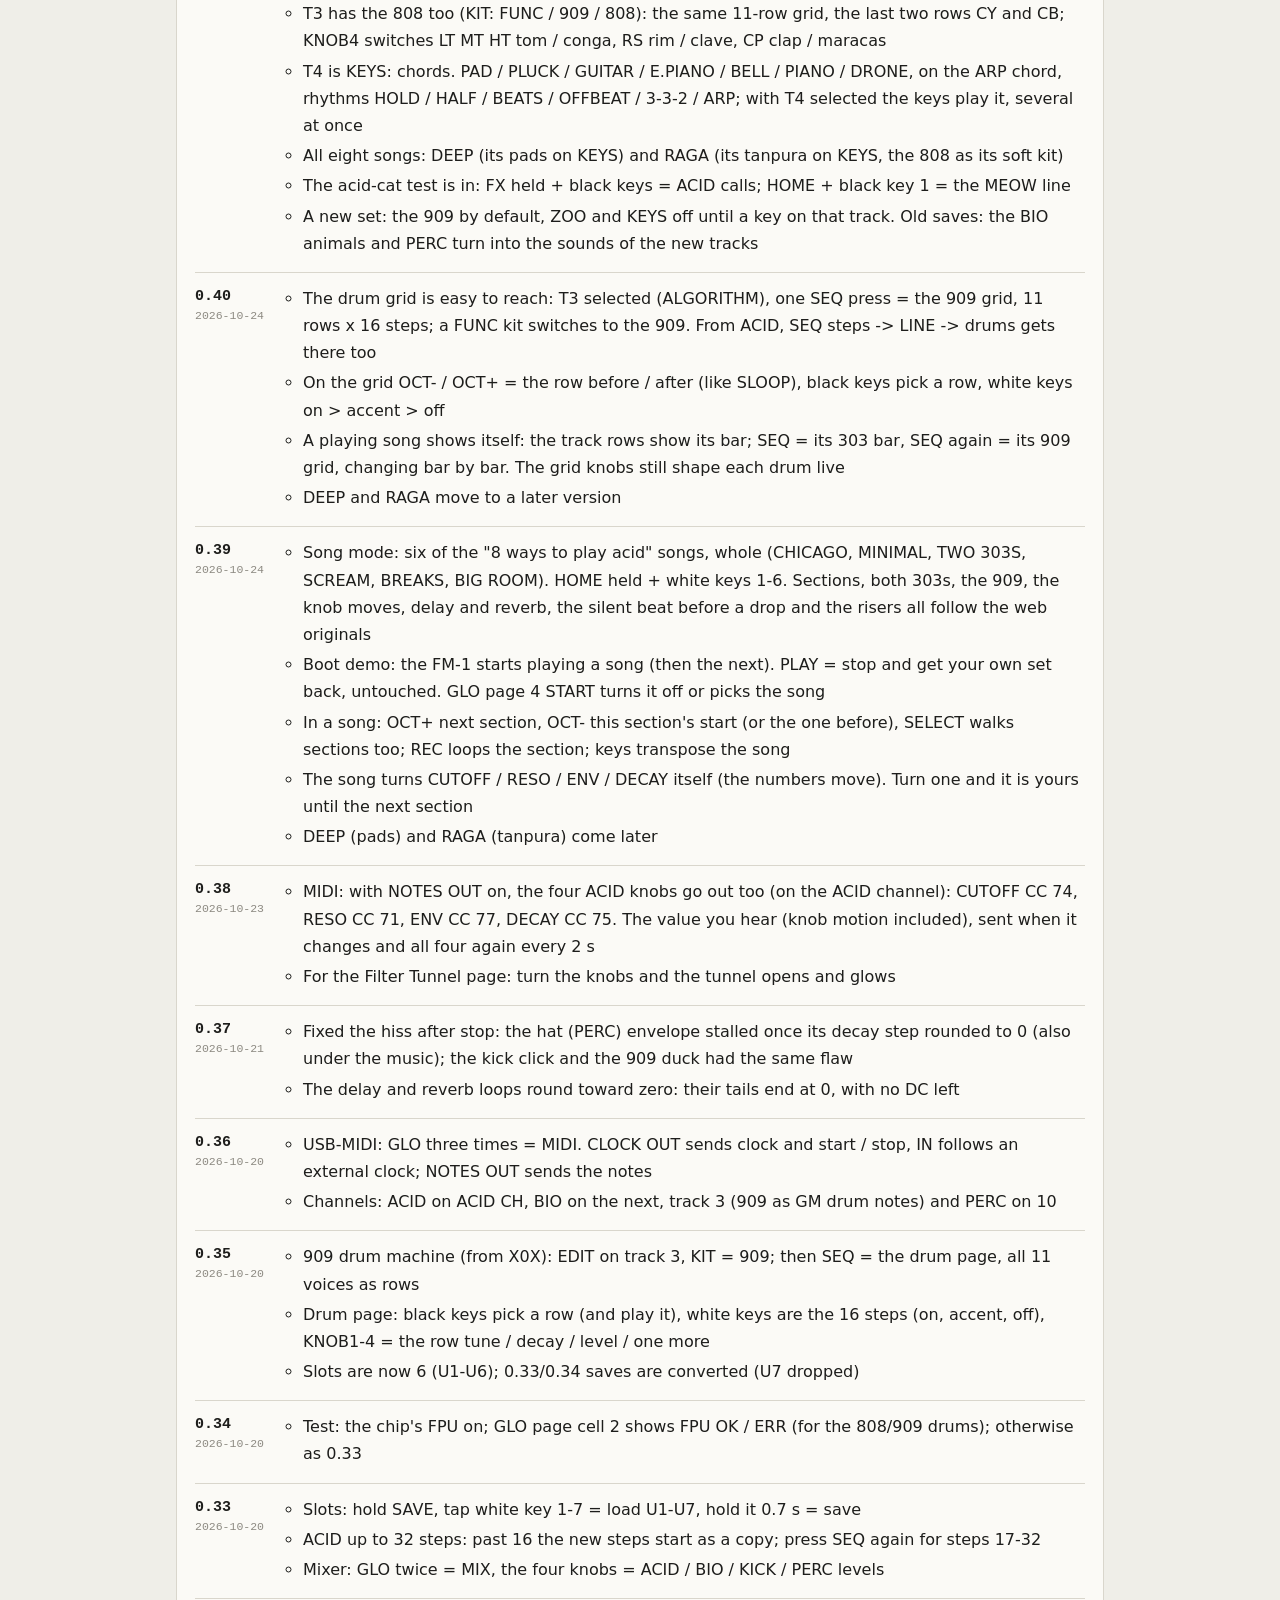
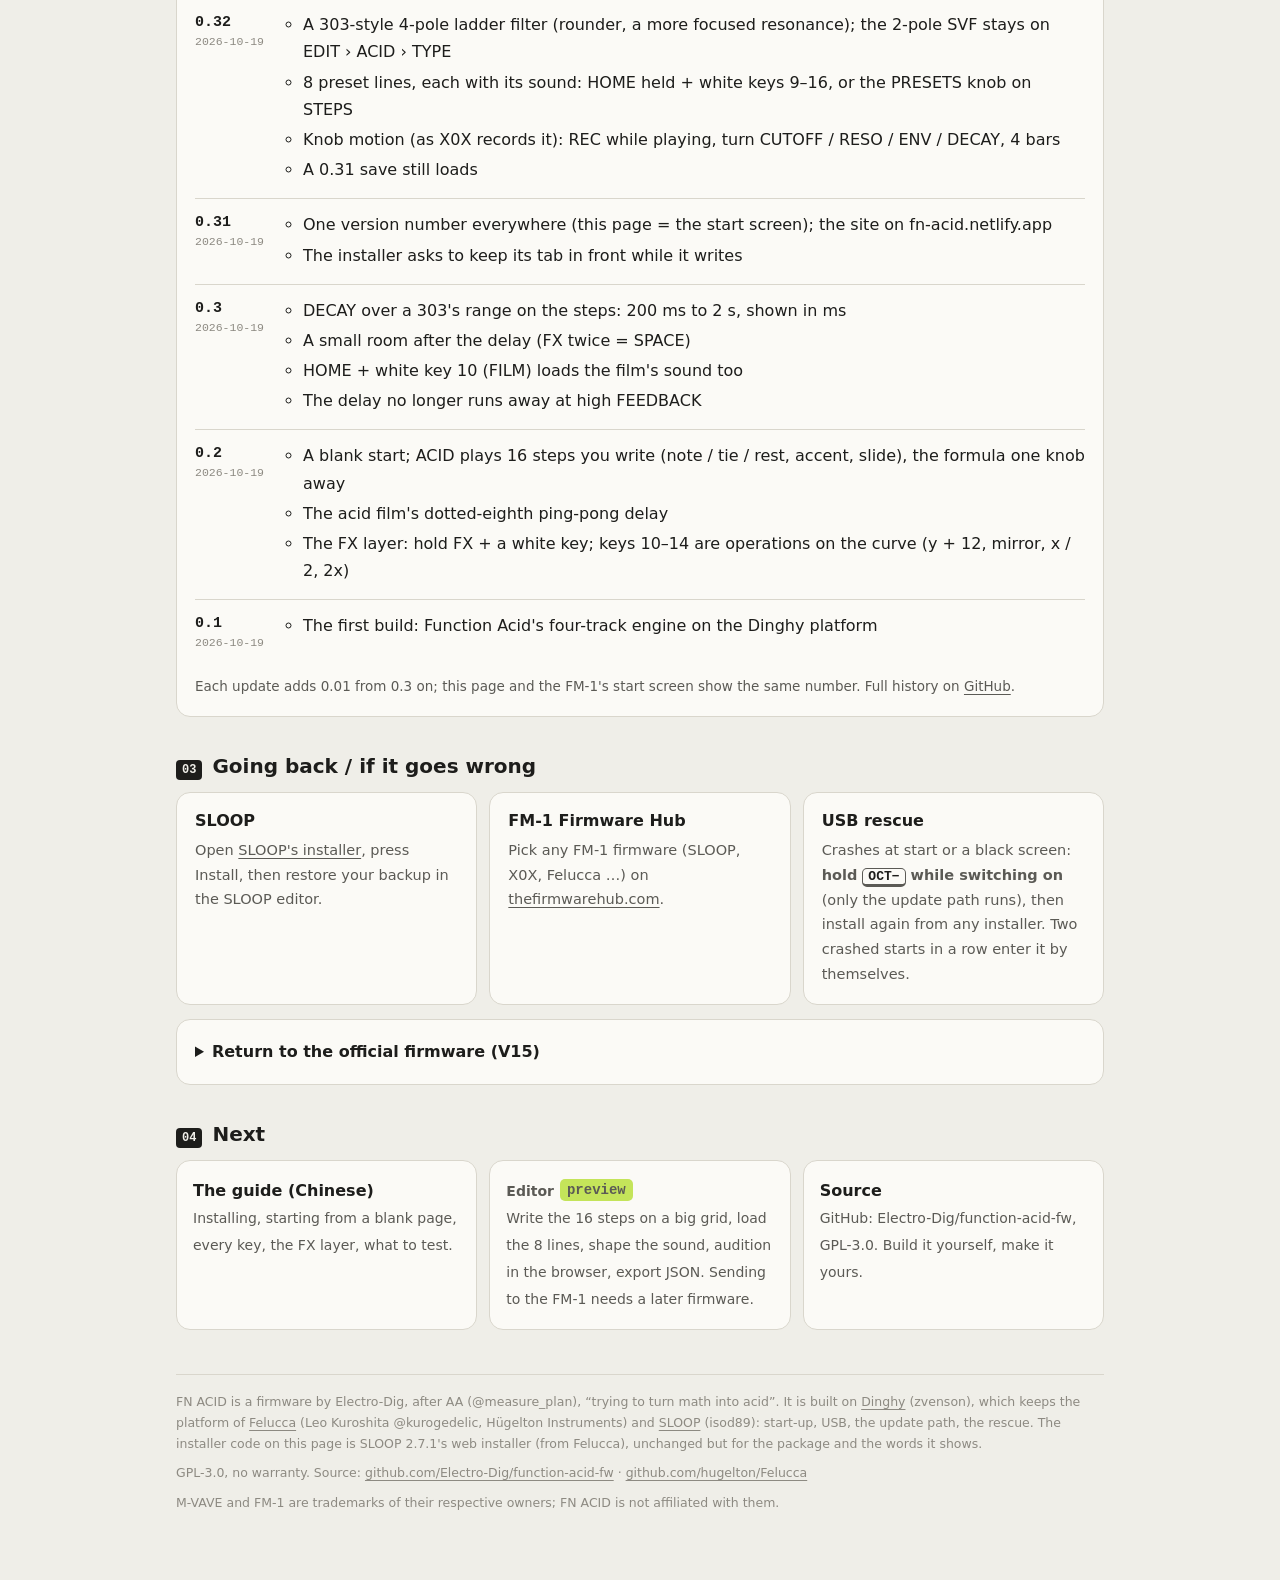
==== commit 34436932: "FN ACID 0.51 test: the first two lists of the SLOOP / JIANT / X0X review Performance: - the code the" ====
--- a/web/installer/index.html
+++ b/web/installer/index.html
@@ -8,7 +8,7 @@
 <meta charset="utf-8">
 <meta name="viewport" content="width=device-width, initial-scale=1">
 <title>FN ACID · 函数 Acid 固件安装</title>
-<meta name="description" content="FN ACID 0.50：M-VAVE FM-1 的 303 式 acid 固件，每条轨都是一条函数曲线。用 Chrome / Edge 通过 USB 直接安装。">
+<meta name="description" content="FN ACID 0.51：M-VAVE FM-1 的 303 式 acid 固件，每条轨都是一条函数曲线。用 Chrome / Edge 通过 USB 直接安装。">
 <meta name="theme-color" content="#c4e45a">
 <link rel="icon" href="data:image/svg+xml,%3Csvg%20viewBox%3D%220%200%2032%2032%22%20width%3D%2264%22%20height%3D%2264%22%20aria-hidden%3D%22true%22%3E%3Crect%20x%3D%221%22%20y%3D%221%22%20width%3D%2230%22%20height%3D%2230%22%20rx%3D%226%22%20fill%3D%22%23c4e45a%22%20stroke%3D%22%231d1d1b%22%20stroke-width%3D%222%22/%3E%3Cpath%20d%3D%22M6%2025V9c1.6%208%203.6%2012.6%206.5%2014.5V12c1.6%206.2%203.4%209.8%206.5%2011.2V15c1.5%204%203.3%206.6%207%207.6%22%20fill%3D%22none%22%20stroke%3D%22%231d1d1b%22%20stroke-width%3D%222.4%22%20stroke-linecap%3D%22round%22%20stroke-linejoin%3D%22round%22/%3E%3Ccircle%20cx%3D%2226%22%20cy%3D%229%22%20r%3D%223%22%20fill%3D%22%23d8204a%22/%3E%3C/svg%3E">
 <style>
@@ -149,7 +149,7 @@
   <section class="hero">
     <div>
       <h1><span class="fn">FN</span> ACID</h1>
-      <p class="sub"><span data-l="zh">函数 Acid · M-VAVE FM-1 的自制固件 · 0.50 测试版</span><span data-l="en">Function Acid · a custom firmware for the M-VAVE FM-1 · 0.50 test</span></p>
+      <p class="sub"><span data-l="zh">函数 Acid · M-VAVE FM-1 的自制固件 · 0.51 测试版</span><span data-l="en">Function Acid · a custom firmware for the M-VAVE FM-1 · 0.51 test</span></p>
       <p class="one" data-l="zh">一台 303 式的 acid 机器，<em>每条轨都是一条函数曲线</em>：横轴是时间，纵轴是音高，屏幕上画出来的线，就是你听到的声音。</p>
       <p class="one" data-l="en">A 303-style acid machine where <em>every track is a function curve</em>: time across, pitch up. The line on the screen is the sound you hear.</p>
       <ul class="chips">
@@ -185,12 +185,12 @@
         <p class="warn" style="margin:6px 0 0"><span data-l="zh"><b>写入时别切走这个标签页</b>，也别最小化浏览器：后台标签页会被浏览器限速，每块数据之间的等待从 10 毫秒变成约 1 秒，整个过程会慢好几倍。也别拔线。</span><span data-l="en"><b>Keep this tab in front while it writes</b> and do not minimise the browser: a background tab is throttled (each block waits ~1 s instead of 10 ms), so it gets many times slower. Do not unplug.</span></p>
       </div>
       <div class="card go-box">
-        <div class="ver"><span class="pill">FN ACID 0.50</span><span class="pill red" data-l="zh">测试版</span><span class="pill red" data-l="en">test</span><span class="dim">FM-1_956</span></div>
+        <div class="ver"><span class="pill">FN ACID 0.51</span><span class="pill red" data-l="zh">测试版</span><span class="pill red" data-l="en">test</span><span class="dim">FM-1_956</span></div>
         <button id="go" disabled data-t="install"></button>
         <progress id="bar" max="100" value="0"></progress>
         <p id="status" role="status" aria-live="polite"></p>
         <pre id="log" class="lcd"></pre>
-        <p class="meta">function-acid.fwsc · 610,110 bytes · sha256 531239d17101ed79555238c8a3113af4590b29ac81a2f33d5088dadbc0ef2627</p>
+        <p class="meta">function-acid.fwsc · 610,110 bytes · sha256 b976bfa367b7e4625489ada0503008610314846d296a89f7baa2f3350d1a88bd</p>
         <p><button id="app" class="ed" hidden data-t="appInstall"></button></p>
         <p class="small" style="margin:0"><span data-l="zh">这是测试版，可能不稳定。自制固件造成的任何损坏或问题，作者不承担责任，请自行判断是否使用。</span><span data-l="en">This is a test build and may be unstable. The authors accept no responsibility if your FM-1 is damaged or misbehaves; use it at your own risk.</span></p>
       </div>
@@ -201,7 +201,8 @@
     <h2><span class="no">02</span><span data-l="zh">每一版改了什么</span><span data-l="en">What changed</span></h2>
     <div class="card">
       <ul class="log-list">
-        <li class="now"><div class="v">0.50<small>2026-10-25</small></div><div><ul data-l="zh"><li>转盘上的滑音画成一条连线：从前一个音的点弯出去，连到滑到的那个音（像视频里那样）；同一个音的连音仍是贴着圆圈的一段弧</li></ul><ul data-l="en"><li>Slides on the ring are a curve from one note to the note it slides to, bowed out (as in the films); a tie on the same note stays an arc along the ring</li></ul></div></li>
+        <li class="now"><div class="v">0.51<small>2026-10-25</small></div><div><ul data-l="zh"><li>底层优化（对照 SLOOP / JIANT / X0X 评审的前两批）：声音会用到的代码排到闪存最前面，界面怎么改都不会再挤到它；每个采样里的除法改成乘法；回声和混响空闲时整段跳过；声音缓冲先确认再渲染</li><li>屏幕传输从 12 MHz 提到 60 MHz；按键、旋钮在等屏幕的空当也会被处理，画面不再拖慢按键</li><li>MIDI：输出直接从声音中断发出（以前要等主循环转发，时钟会抖几十毫秒）；时钟输入也在声音中断里处理，按 USB 收到的时刻算速度；新加音符输入：ACID 在 ACID CH，ZOO 在下一个通道，KEYS 再下一个，鼓在 10 通道（GM 鼓号）</li><li>存档：两个扇区轮流写，写到一半断电也不会丢；播放中按 SAVE 先记在内存里，停下且 1.5 秒没操作才写进闪存（以前播放中存会断音并嗡一声）</li><li>KEYS 被抢的声部淡出，不再咔哒；声音连续两块超过 85% 时 KEYS 先放掉最轻的一个声部</li><li>AUDIO CPU 扣掉按键扫描 / USB 声卡打断它的时间；GLO 第 1 页右边多了 LATE（迟到丢掉的块）和 SHED（为了不爆音放掉的声部）</li></ul><ul data-l="en"><li>Low-level work (the first two lists of the SLOOP / JIANT / X0X review): the code the sound reaches is linked first in flash, so screen changes no longer move it; no divides per sample; the delay and the room skip when silent; the audio half is acknowledged before it renders</li><li>The screen link runs at 60 MHz instead of 12; keys and knobs are read while a strip goes out, so drawing no longer delays them</li><li>MIDI: sent straight from the audio interrupt (it waited for the main loop: the clock out wobbled by tens of ms); the clock in is read there too, its tempo from the USB arrival times; notes in: ACID on ACID CH, ZOO on the next channel, KEYS on the one after, drums on 10 (GM notes)</li><li>Saving: two sectors in turn, a power cut mid-save loses nothing; SAVE while playing keeps it in memory and writes flash once stopped and quiet for 1.5 s (it used to drop the sound with a buzz)</li><li>KEYS fades a stolen voice instead of clicking; two blocks over 85 % in a row and KEYS lets its quietest voice go</li><li>AUDIO CPU no longer counts the key scan / USB audio that interrupt it; GLO page 1 shows LATE (blocks missed) and SHED (voices let go to stay clean)</li></ul></div></li>
+        <li><div class="v">0.50<small>2026-10-25</small></div><div><ul data-l="zh"><li>转盘上的滑音画成一条连线：从前一个音的点弯出去，连到滑到的那个音（像视频里那样）；同一个音的连音仍是贴着圆圈的一段弧</li></ul><ul data-l="en"><li>Slides on the ring are a curve from one note to the note it slides to, bowed out (as in the films); a tie on the same note stays an arc along the ring</li></ul></div></li>
         <li><div class="v">0.49<small>2026-10-24</small></div><div><ul data-l="zh"><li>修转盘指针偶尔往回跳：画的时候「第几步」和「这一步走到哪」是分两次读的，刚好跨步时会拼出一个往回一格的位置。现在一起读</li></ul><ul data-l="en"><li>Fixed the ring pointer jumping back now and then: the step and its phase were read at two moments, so across a step they could point a step back. Read together now</li></ul></div></li>
         <li><div class="v">0.48<small>2026-10-24</small></div><div><ul data-l="zh"><li>KEYS 的 PAD（DEEP 的和弦垫）和 DRONE（RAGA 的坦普拉）省算：波形预先做成表，每个采样只查两次表（以前要算 5 次正弦），相位改用整数，并且每两个采样算一次、中间插值。在 0.47 的分项里 KEYS 占了 38%，这一版应该降到一个零头。声音和以前一样（电脑上对比 DEEP、RAGA 的音量和高频）</li></ul><ul data-l="en"><li>KEYS PAD (the DEEP pads) and DRONE (the RAGA tanpura) cost far less: the pad wave is a table (two lookups a sample instead of five sines), integer phases, and both run every other sample with interpolation. In 0.47 KEYS was 38% of the block; it should now be a fraction. The sound is as before (DEEP and RAGA compared on the computer: level and highs)</li></ul></div></li>
         <li><div class="v">0.47<small>2026-10-24</small></div><div><ul data-l="zh"><li>测负载用的诊断版：GLO 第 1 页右边显示声音各部分占多少（鼓 / CONTROL / KEYS / 回声+混响 / 其余声部）</li><li>同一页拧 CPU 那一格的旋钮：SCREEN FULL / LITE / OFF，看画面对声音负载的影响（只是试验，不存）</li><li>两处不改声音的省算：ZOO 的叫声每次只算一遍；KEYS 没有声部在响时整段跳过</li></ul><ul data-l="en"><li>A diagnostic build: GLO page 1 shows where the sound time goes (drums / control / KEYS / echo + room / the other voices)</li><li>On that page the CPU knob sets SCREEN FULL / LITE / OFF, to see what the screen costs the sound (a test, not saved)</li><li>Two savings that do not change the sound: ZOO is evaluated once per tick; KEYS is skipped while no voice sounds</li></ul></div></li>
@@ -575,7 +576,7 @@
  "zh": {
   "intro": "用 USB 把 FM-1 直接接到电脑上（Chrome 或 Edge）。",
   "warn": "写入时不要拔 USB 线。",
-  "install": "安装 FN ACID 0.50",
+  "install": "安装 FN ACID 0.51",
   "other": "English",
   "editor": "编辑器",
   "edOffline": "下载编辑器",
@@ -620,7 +621,7 @@
  "en": {
   "intro": "Connect the FM-1 straight to the computer by USB (Chrome or Edge).",
   "warn": "Do not unplug the USB cable while writing.",
-  "install": "Install FN ACID 0.50",
+  "install": "Install FN ACID 0.51",
   "other": "中文",
   "editor": "Editor",
   "edOffline": "Download the editor",
@@ -694,7 +695,7 @@
 const say = (txt) => { lastKey = null; $("status").textContent = txt; };
 const log = (t) => { $("log").textContent += t + "\n"; };
 let image = null;
-const meta = {"version": "0.50 test", "product": "FM-1_956", "pkg": "function-acid.fwsc", "sha256": "531239d17101ed79555238c8a3113af4590b29ac81a2f33d5088dadbc0ef2627"};
+const meta = {"version": "0.51 test", "product": "FM-1_956", "pkg": "function-acid.fwsc", "sha256": "b976bfa367b7e4625489ada0503008610314846d296a89f7baa2f3350d1a88bd"};
 
 let writing = false, stock = null;
 const lockAll = (on) => {
